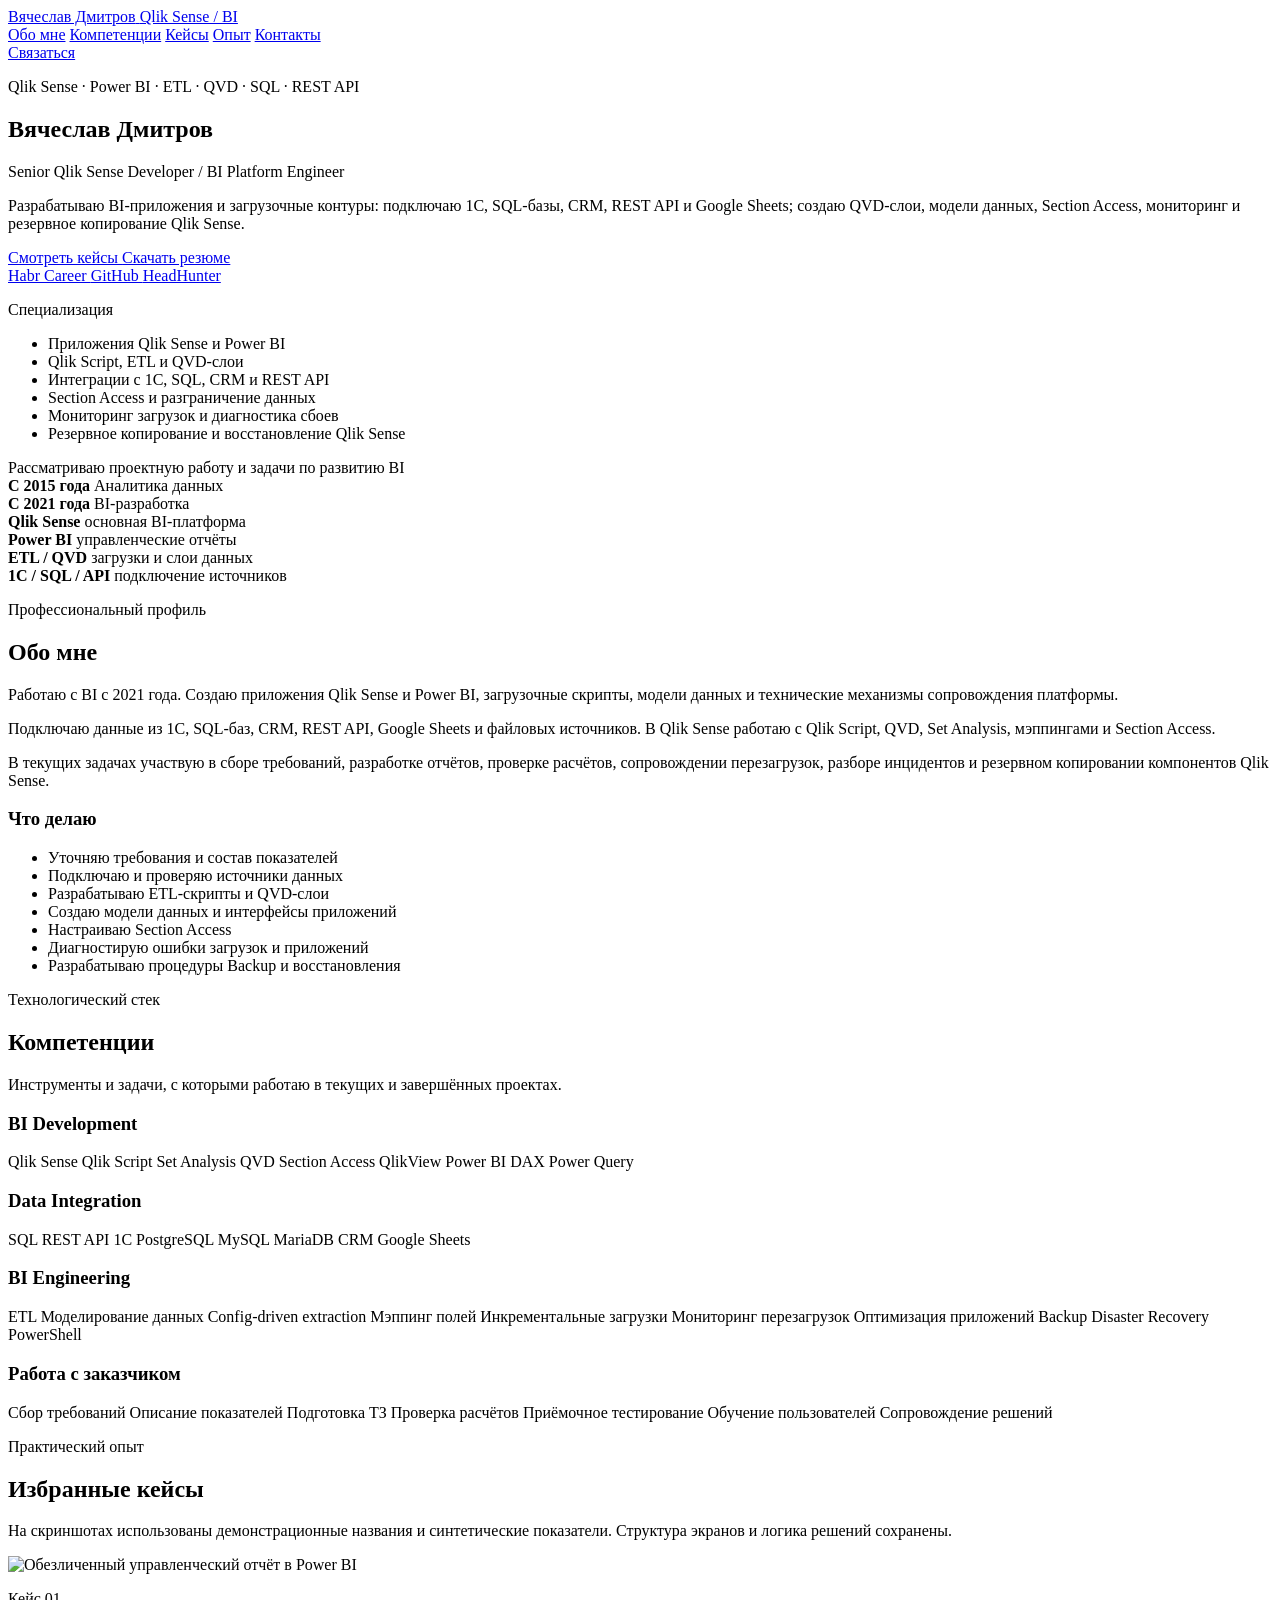
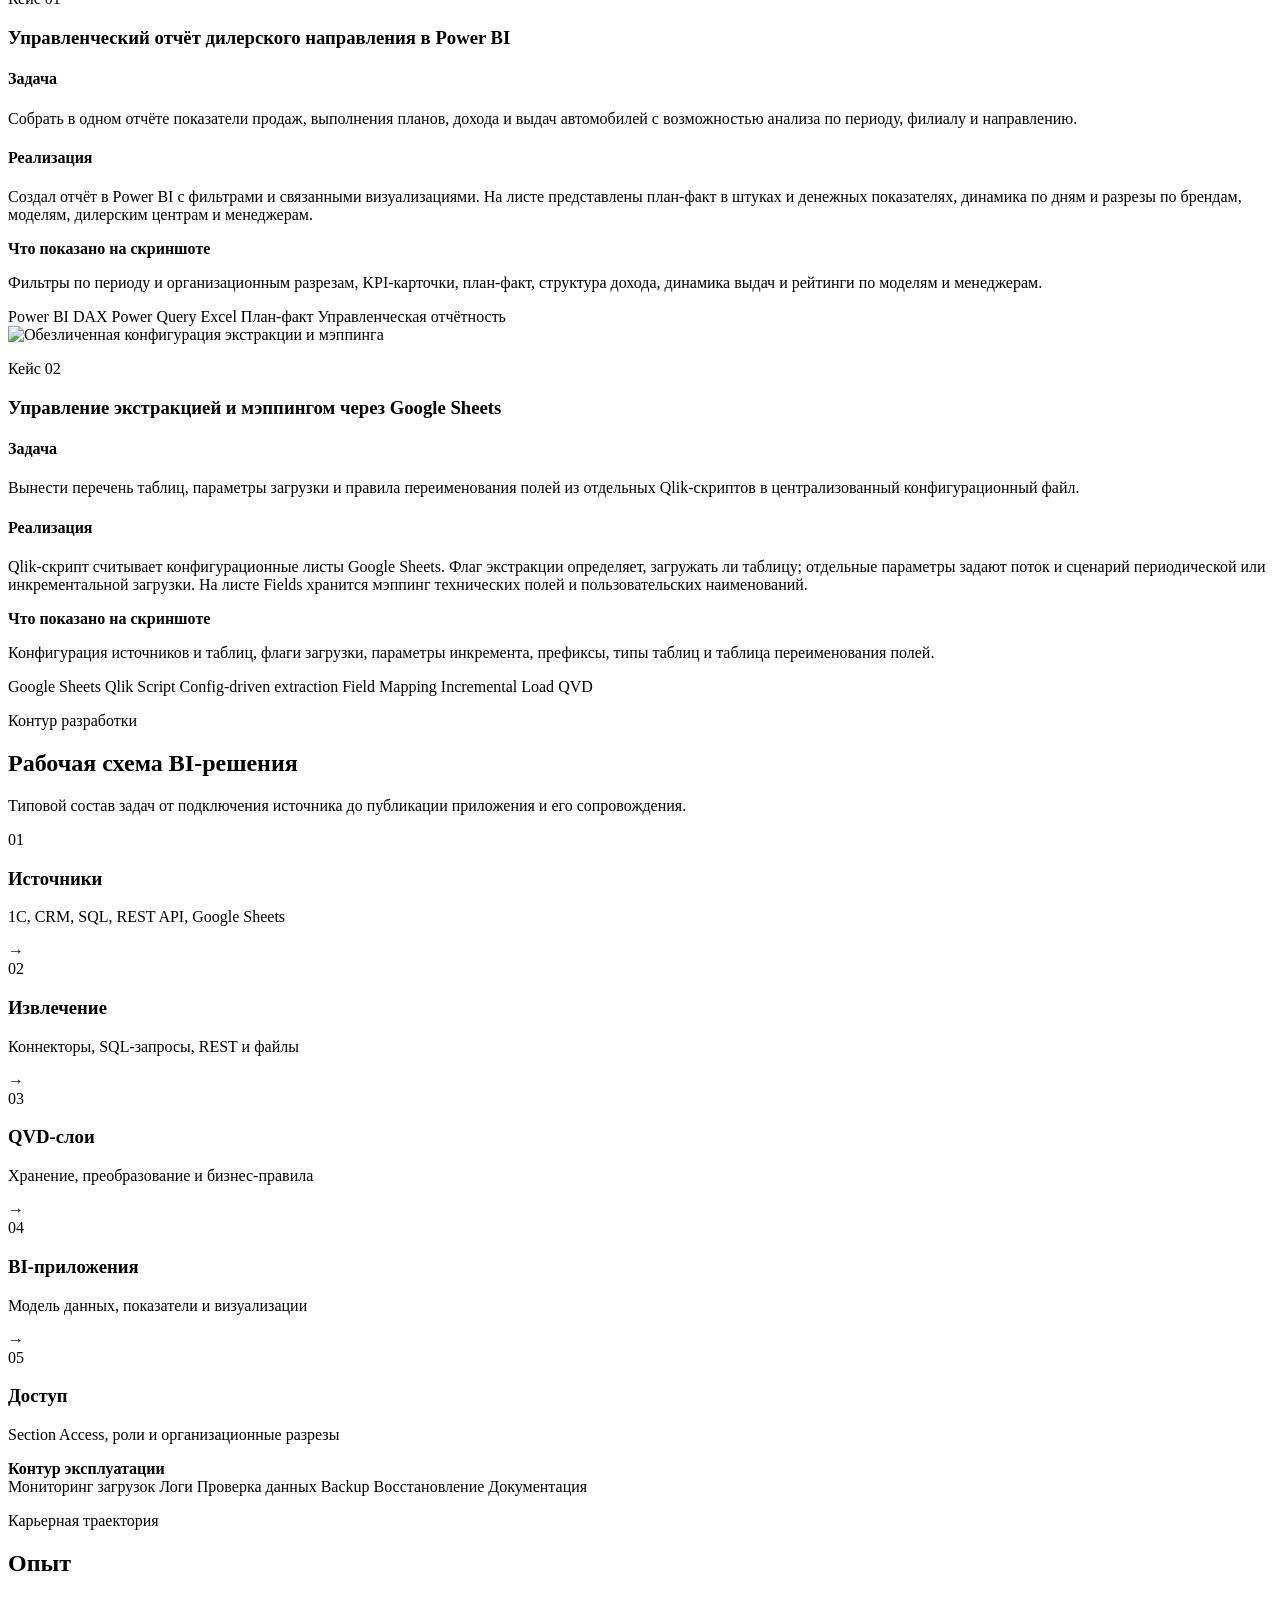
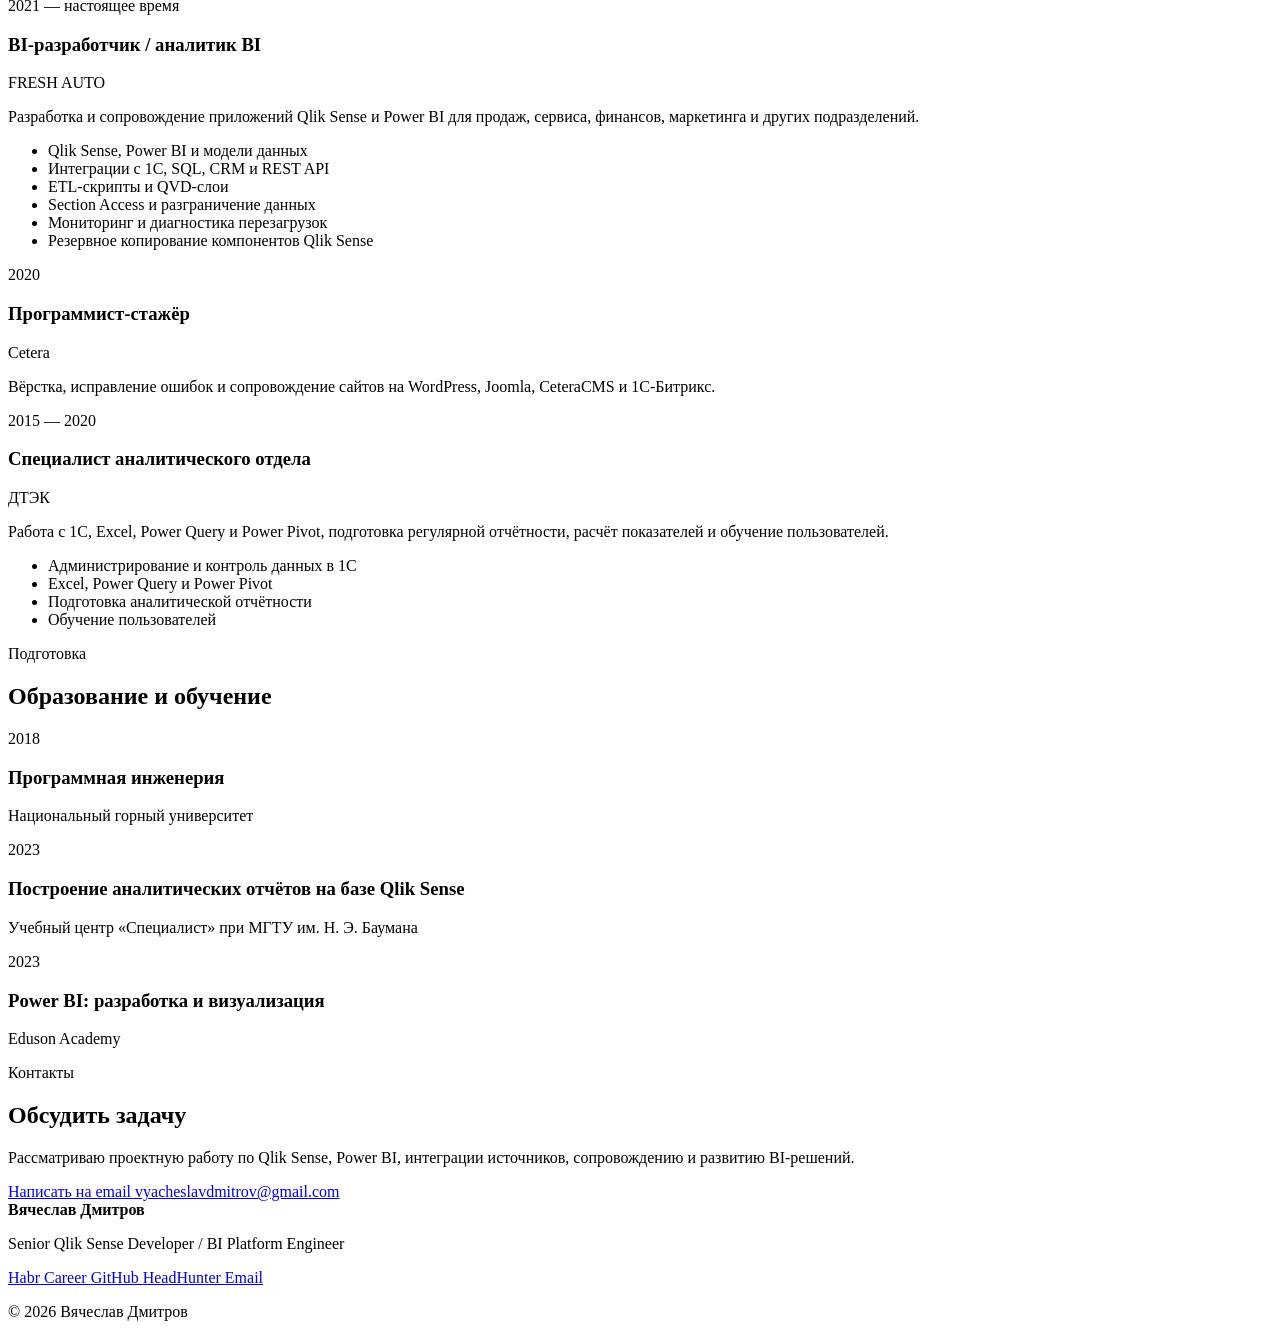
==== eng/index.html @ f1984baf "Add files via upload" ====
<!DOCTYPE html>
<html lang="ru">
  <head>
    <meta charset="UTF-8">
    <meta name="viewport" content="width=device-width, initial-scale=1.0">

    <title>
      Вячеслав Дмитров — Senior Qlik Sense Developer / BI Platform Engineer
    </title>

    <meta
      name="description"
      content="Портфолио Вячеслава Дмитрова: Qlik Sense, Power BI, ETL, QVD, SQL, REST API, интеграции с 1С, Section Access, мониторинг и резервное копирование BI-платформы."
    >

    <meta name="author" content="Вячеслав Дмитров">
    <meta name="theme-color" content="#0f172a">

    <link
      rel="canonical"
      href="https://vyacheslavdmitrov.github.io/portfolio/"
    >

    <meta
      property="og:title"
      content="Вячеслав Дмитров — Senior Qlik Sense Developer"
    >

    <meta
      property="og:description"
      content="Qlik Sense, Power BI, ETL, QVD, SQL, REST API, 1С, Section Access и эксплуатация BI-платформы."
    >

    <meta property="og:type" content="website">
    <meta property="og:locale" content="ru_RU">

    <meta
      property="og:url"
      content="https://vyacheslavdmitrov.github.io/portfolio/"
    >

    <meta
      property="og:image"
      content="https://vyacheslavdmitrov.github.io/portfolio/img/cases/powerbi-sales-dashboard.webp"
    >

    <link rel="preconnect" href="https://fonts.googleapis.com">

    <link
      rel="preconnect"
      href="https://fonts.gstatic.com"
      crossorigin
    >

    <link
      href="https://fonts.googleapis.com/css2?family=Montserrat:wght@400;500;600;700&display=swap"
      rel="stylesheet"
    >

    <link rel="stylesheet" href="style.css">
  </head>

  <body>
    <header class="page-header">
      <div class="container header-container">
        <a
          class="logo"
          href="#top"
          aria-label="Перейти в начало страницы"
        >
          <span class="logo-name">Вячеслав Дмитров</span>
          <span class="logo-role">Qlik Sense / BI</span>
        </a>

        <nav
          class="main-navigation"
          aria-label="Основная навигация"
        >
          <a href="#about">Обо мне</a>
          <a href="#skills">Компетенции</a>
          <a href="#cases">Кейсы</a>
          <a href="#experience">Опыт</a>
          <a href="#contacts">Контакты</a>
        </nav>

        <a
          class="button button-small button-outline"
          href="mailto:vyacheslavdmitrov@gmail.com"
        >
          Связаться
        </a>
      </div>
    </header>

    <main id="top">
      <section class="hero">
        <div class="container hero-container">
          <div class="hero-content">
            <p class="section-label">
              Qlik Sense · Power BI · ETL · QVD · SQL · REST API
            </p>

            <h1>Вячеслав Дмитров</h1>

            <p class="hero-role">
              Senior Qlik Sense Developer
              <span>/</span>
              BI Platform Engineer
            </p>

            <p class="hero-description">
              Разрабатываю BI-приложения и загрузочные контуры:
              подключаю 1С, SQL-базы, CRM, REST API и Google Sheets;
              создаю QVD-слои, модели данных, Section Access,
              мониторинг и резервное копирование Qlik Sense.
            </p>

            <div class="hero-actions">
              <a
                class="button button-primary"
                href="#cases"
              >
                Смотреть кейсы
              </a>

              <a
                class="button button-secondary"
                href="assets/docs/vyacheslav-dmitrov-resume.pdf"
                target="_blank"
                rel="noopener noreferrer"
                download
              >
                Скачать резюме
              </a>
            </div>

            <div class="hero-links">
              <a
                href="https://career.habr.com/mitro7"
                target="_blank"
                rel="noopener noreferrer"
              >
                Habr Career
              </a>

              <a
                href="https://github.com/vyacheslavdmitrov"
                target="_blank"
                rel="noopener noreferrer"
              >
                GitHub
              </a>

              <a
                href="https://rostov.hh.ru/resume/9851c2deff0911af680039ed1f31436a314e34"
                target="_blank"
                rel="noopener noreferrer"
              >
                HeadHunter
              </a>
            </div>
          </div>

          <aside
            class="hero-card"
            aria-label="Специализация"
          >
            <p class="hero-card-title">
              Специализация
            </p>

            <ul class="hero-specialization">
              <li>Приложения Qlik Sense и Power BI</li>
              <li>Qlik Script, ETL и QVD-слои</li>
              <li>Интеграции с 1С, SQL, CRM и REST API</li>
              <li>Section Access и разграничение данных</li>
              <li>Мониторинг загрузок и диагностика сбоев</li>
              <li>Резервное копирование и восстановление Qlik Sense</li>
            </ul>

            <div class="availability">
              <span
                class="availability-indicator"
                aria-hidden="true"
              ></span>

              Рассматриваю проектную работу и задачи по развитию BI
            </div>
          </aside>
        </div>
      </section>

      <section
        class="metrics"
        aria-label="Основные направления работы"
      >
        <div class="container metrics-grid">
          <article class="metric-card">
            <strong>С 2015 года</strong>
            <span>Аналитика данных</span>
          </article>

          <article class="metric-card">
            <strong>С 2021 года</strong>
            <span>BI-разработка</span>
          </article>

          <article class="metric-card">
            <strong>Qlik Sense</strong>
            <span>основная BI-платформа</span>
          </article>

          <article class="metric-card">
            <strong>Power BI</strong>
            <span>управленческие отчёты</span>
          </article>

          <article class="metric-card">
            <strong>ETL / QVD</strong>
            <span>загрузки и слои данных</span>
          </article>

          <article class="metric-card">
            <strong>1С / SQL / API</strong>
            <span>подключение источников</span>
          </article>
        </div>
      </section>

      <section
        class="section about"
        id="about"
      >
        <div class="container">
          <div class="section-heading">
            <p class="section-label">
              Профессиональный профиль
            </p>

            <h2>Обо мне</h2>
          </div>

          <div class="about-grid">
            <div class="about-content">
              <p class="about-lead">
                Работаю с BI с 2021 года. Создаю приложения
                Qlik Sense и Power BI, загрузочные скрипты,
                модели данных и технические механизмы
                сопровождения платформы.
              </p>

              <p>
                Подключаю данные из 1С, SQL-баз, CRM, REST API,
                Google Sheets и файловых источников. В Qlik Sense
                работаю с Qlik Script, QVD, Set Analysis,
                мэппингами и Section Access.
              </p>

              <p>
                В текущих задачах участвую в сборе требований,
                разработке отчётов, проверке расчётов,
                сопровождении перезагрузок, разборе инцидентов
                и резервном копировании компонентов Qlik Sense.
              </p>
            </div>

            <div class="principles-card">
              <h3>Что делаю</h3>

              <ul class="check-list">
                <li>
                  Уточняю требования и состав показателей
                </li>

                <li>
                  Подключаю и проверяю источники данных
                </li>

                <li>
                  Разрабатываю ETL-скрипты и QVD-слои
                </li>

                <li>
                  Создаю модели данных и интерфейсы приложений
                </li>

                <li>
                  Настраиваю Section Access
                </li>

                <li>
                  Диагностирую ошибки загрузок и приложений
                </li>

                <li>
                  Разрабатываю процедуры Backup и восстановления
                </li>
              </ul>
            </div>
          </div>
        </div>
      </section>

      <section
        class="section skills-section"
        id="skills"
      >
        <div class="container">
          <div class="section-heading">
            <p class="section-label">
              Технологический стек
            </p>

            <h2>Компетенции</h2>

            <p>
              Инструменты и задачи, с которыми работаю
              в текущих и завершённых проектах.
            </p>
          </div>

          <div class="skills-grid">
            <article class="skill-card">
              <h3>BI Development</h3>

              <div class="tags">
                <span>Qlik Sense</span>
                <span>Qlik Script</span>
                <span>Set Analysis</span>
                <span>QVD</span>
                <span>Section Access</span>
                <span>QlikView</span>
                <span>Power BI</span>
                <span>DAX</span>
                <span>Power Query</span>
              </div>
            </article>

            <article class="skill-card">
              <h3>Data Integration</h3>

              <div class="tags">
                <span>SQL</span>
                <span>REST API</span>
                <span>1С</span>
                <span>PostgreSQL</span>
                <span>MySQL</span>
                <span>MariaDB</span>
                <span>CRM</span>
                <span>Google Sheets</span>
              </div>
            </article>

            <article class="skill-card">
              <h3>BI Engineering</h3>

              <div class="tags">
                <span>ETL</span>
                <span>Моделирование данных</span>
                <span>Config-driven extraction</span>
                <span>Мэппинг полей</span>
                <span>Инкрементальные загрузки</span>
                <span>Мониторинг перезагрузок</span>
                <span>Оптимизация приложений</span>
                <span>Backup</span>
                <span>Disaster Recovery</span>
                <span>PowerShell</span>
              </div>
            </article>

            <article class="skill-card">
              <h3>Работа с заказчиком</h3>

              <div class="tags">
                <span>Сбор требований</span>
                <span>Описание показателей</span>
                <span>Подготовка ТЗ</span>
                <span>Проверка расчётов</span>
                <span>Приёмочное тестирование</span>
                <span>Обучение пользователей</span>
                <span>Сопровождение решений</span>
              </div>
            </article>
          </div>
        </div>
      </section>

      <section
        class="section cases-section"
        id="cases"
      >
        <div class="container">
          <div class="section-heading">
            <p class="section-label">
              Практический опыт
            </p>

            <h2>Избранные кейсы</h2>

            <p>
              На скриншотах использованы демонстрационные названия
              и синтетические показатели. Структура экранов
              и логика решений сохранены.
            </p>
          </div>

          <div class="cases-list">
            <article class="case-card">
              <div class="case-media">
                <img
                  src="img/cases/powerbi-sales-dashboard.webp"
                  alt="Обезличенный управленческий отчёт в Power BI"
                  loading="lazy"
                  decoding="async"
                >
              </div>

              <div class="case-content">
                <p class="case-number">
                  Кейс 01
                </p>

                <h3>
                  Управленческий отчёт дилерского направления
                  в Power BI
                </h3>

                <div class="case-section">
                  <h4>Задача</h4>

                  <p>
                    Собрать в одном отчёте показатели продаж,
                    выполнения планов, дохода и выдач автомобилей
                    с возможностью анализа по периоду,
                    филиалу и направлению.
                  </p>
                </div>

                <div class="case-section">
                  <h4>Реализация</h4>

                  <p>
                    Создал отчёт в Power BI с фильтрами
                    и связанными визуализациями. На листе представлены
                    план-факт в штуках и денежных показателях,
                    динамика по дням и разрезы по брендам,
                    моделям, дилерским центрам и менеджерам.
                  </p>
                </div>

                <div class="case-result">
                  <strong>
                    Что показано на скриншоте
                  </strong>

                  <p>
                    Фильтры по периоду и организационным разрезам,
                    KPI-карточки, план-факт, структура дохода,
                    динамика выдач и рейтинги по моделям
                    и менеджерам.
                  </p>
                </div>

                <div class="case-stack">
                  <span>Power BI</span>
                  <span>DAX</span>
                  <span>Power Query</span>
                  <span>Excel</span>
                  <span>План-факт</span>
                  <span>Управленческая отчётность</span>
                </div>
              </div>
            </article>

            <article class="case-card">
              <div class="case-media">
                <img
                  src="img/cases/config-driven-extract.webp"
                  alt="Обезличенная конфигурация экстракции и мэппинга"
                  loading="lazy"
                  decoding="async"
                >
              </div>

              <div class="case-content">
                <p class="case-number">
                  Кейс 02
                </p>

                <h3>
                  Управление экстракцией и мэппингом
                  через Google Sheets
                </h3>

                <div class="case-section">
                  <h4>Задача</h4>

                  <p>
                    Вынести перечень таблиц, параметры загрузки
                    и правила переименования полей
                    из отдельных Qlik-скриптов
                    в централизованный конфигурационный файл.
                  </p>
                </div>

                <div class="case-section">
                  <h4>Реализация</h4>

                  <p>
                    Qlik-скрипт считывает конфигурационные листы
                    Google Sheets. Флаг экстракции определяет,
                    загружать ли таблицу; отдельные параметры задают
                    поток и сценарий периодической или инкрементальной
                    загрузки. На листе Fields хранится мэппинг
                    технических полей и пользовательских наименований.
                  </p>
                </div>

                <div class="case-result">
                  <strong>
                    Что показано на скриншоте
                  </strong>

                  <p>
                    Конфигурация источников и таблиц,
                    флаги загрузки, параметры инкремента,
                    префиксы, типы таблиц и таблица
                    переименования полей.
                  </p>
                </div>

                <div class="case-stack">
                  <span>Google Sheets</span>
                  <span>Qlik Script</span>
                  <span>Config-driven extraction</span>
                  <span>Field Mapping</span>
                  <span>Incremental Load</span>
                  <span>QVD</span>
                </div>
              </div>
            </article>
          </div>
        </div>
      </section>

      <section class="section architecture-section">
        <div class="container">
          <div class="section-heading">
            <p class="section-label">
              Контур разработки
            </p>

            <h2>Рабочая схема BI-решения</h2>

            <p>
              Типовой состав задач от подключения источника
              до публикации приложения и его сопровождения.
            </p>
          </div>

          <div class="architecture-flow">
            <article class="architecture-step">
              <span class="architecture-number">01</span>
              <h3>Источники</h3>
              <p>1С, CRM, SQL, REST API, Google Sheets</p>
            </article>

            <span
              class="architecture-arrow"
              aria-hidden="true"
            >
              →
            </span>

            <article class="architecture-step">
              <span class="architecture-number">02</span>
              <h3>Извлечение</h3>
              <p>Коннекторы, SQL-запросы, REST и файлы</p>
            </article>

            <span
              class="architecture-arrow"
              aria-hidden="true"
            >
              →
            </span>

            <article class="architecture-step">
              <span class="architecture-number">03</span>
              <h3>QVD-слои</h3>
              <p>Хранение, преобразование и бизнес-правила</p>
            </article>

            <span
              class="architecture-arrow"
              aria-hidden="true"
            >
              →
            </span>

            <article class="architecture-step">
              <span class="architecture-number">04</span>
              <h3>BI-приложения</h3>
              <p>Модель данных, показатели и визуализации</p>
            </article>

            <span
              class="architecture-arrow"
              aria-hidden="true"
            >
              →
            </span>

            <article class="architecture-step">
              <span class="architecture-number">05</span>
              <h3>Доступ</h3>
              <p>Section Access, роли и организационные разрезы</p>
            </article>
          </div>

          <div class="platform-layer">
            <strong>
              Контур эксплуатации
            </strong>

            <div class="tags">
              <span>Мониторинг загрузок</span>
              <span>Логи</span>
              <span>Проверка данных</span>
              <span>Backup</span>
              <span>Восстановление</span>
              <span>Документация</span>
            </div>
          </div>
        </div>
      </section>

      <section
        class="section experience-section"
        id="experience"
      >
        <div class="container">
          <div class="section-heading">
            <p class="section-label">
              Карьерная траектория
            </p>

            <h2>Опыт</h2>
          </div>

          <div class="timeline">
            <article class="timeline-item">
              <div class="timeline-period">
                2021 — настоящее время
              </div>

              <div class="timeline-content">
                <h3>
                  BI-разработчик / аналитик BI
                </h3>

                <p class="timeline-company">
                  FRESH AUTO
                </p>

                <p>
                  Разработка и сопровождение приложений
                  Qlik Sense и Power BI для продаж,
                  сервиса, финансов, маркетинга
                  и других подразделений.
                </p>

                <ul>
                  <li>
                    Qlik Sense, Power BI и модели данных
                  </li>

                  <li>
                    Интеграции с 1С, SQL, CRM и REST API
                  </li>

                  <li>
                    ETL-скрипты и QVD-слои
                  </li>

                  <li>
                    Section Access и разграничение данных
                  </li>

                  <li>
                    Мониторинг и диагностика перезагрузок
                  </li>

                  <li>
                    Резервное копирование компонентов Qlik Sense
                  </li>
                </ul>
              </div>
            </article>

            <article class="timeline-item">
              <div class="timeline-period">
                2020
              </div>

              <div class="timeline-content">
                <h3>Программист-стажёр</h3>

                <p class="timeline-company">
                  Cetera
                </p>

                <p>
                  Вёрстка, исправление ошибок
                  и сопровождение сайтов на WordPress,
                  Joomla, CeteraCMS и 1С-Битрикс.
                </p>
              </div>
            </article>

            <article class="timeline-item">
              <div class="timeline-period">
                2015 — 2020
              </div>

              <div class="timeline-content">
                <h3>
                  Специалист аналитического отдела
                </h3>

                <p class="timeline-company">
                  ДТЭК
                </p>

                <p>
                  Работа с 1С, Excel, Power Query и Power Pivot,
                  подготовка регулярной отчётности,
                  расчёт показателей и обучение пользователей.
                </p>

                <ul>
                  <li>
                    Администрирование и контроль данных в 1С
                  </li>

                  <li>
                    Excel, Power Query и Power Pivot
                  </li>

                  <li>
                    Подготовка аналитической отчётности
                  </li>

                  <li>
                    Обучение пользователей
                  </li>
                </ul>
              </div>
            </article>
          </div>
        </div>
      </section>

      <section class="section education-section">
        <div class="container">
          <div class="section-heading">
            <p class="section-label">
              Подготовка
            </p>

            <h2>Образование и обучение</h2>
          </div>

          <div class="education-grid">
            <article class="education-card">
              <span class="education-year">
                2018
              </span>

              <h3>Программная инженерия</h3>

              <p>
                Национальный горный университет
              </p>
            </article>

            <article class="education-card">
              <span class="education-year">
                2023
              </span>

              <h3>
                Построение аналитических отчётов
                на базе Qlik Sense
              </h3>

              <p>
                Учебный центр «Специалист»
                при МГТУ им. Н. Э. Баумана
              </p>
            </article>

            <article class="education-card">
              <span class="education-year">
                2023
              </span>

              <h3>
                Power BI: разработка и визуализация
              </h3>

              <p>
                Eduson Academy
              </p>
            </article>
          </div>
        </div>
      </section>

      <section
        class="contact-section"
        id="contacts"
      >
        <div class="container contact-container">
          <div>
            <p class="section-label">
              Контакты
            </p>

            <h2>Обсудить задачу</h2>

            <p>
              Рассматриваю проектную работу по Qlik Sense,
              Power BI, интеграции источников,
              сопровождению и развитию BI-решений.
            </p>
          </div>

          <div class="contact-actions">
            <a
              class="button button-primary"
              href="mailto:vyacheslavdmitrov@gmail.com"
            >
              Написать на email
            </a>

            <a
              class="contact-email"
              href="mailto:vyacheslavdmitrov@gmail.com"
            >
              vyacheslavdmitrov@gmail.com
            </a>
          </div>
        </div>
      </section>
    </main>

    <footer class="page-footer">
      <div class="container footer-container">
        <div>
          <strong>
            Вячеслав Дмитров
          </strong>

          <p>
            Senior Qlik Sense Developer / BI Platform Engineer
          </p>
        </div>

        <div class="footer-links">
          <a
            href="https://career.habr.com/mitro7"
            target="_blank"
            rel="noopener noreferrer"
          >
            Habr Career
          </a>

          <a
            href="https://github.com/vyacheslavdmitrov"
            target="_blank"
            rel="noopener noreferrer"
          >
            GitHub
          </a>

          <a
            href="https://rostov.hh.ru/resume/9851c2deff0911af680039ed1f31436a314e34"
            target="_blank"
            rel="noopener noreferrer"
          >
            HeadHunter
          </a>

          <a href="mailto:vyacheslavdmitrov@gmail.com">
            Email
          </a>
        </div>

        <p class="copyright">
          © 2026 Вячеслав Дмитров
        </p>
      </div>
    </footer>
  </body>
</html>
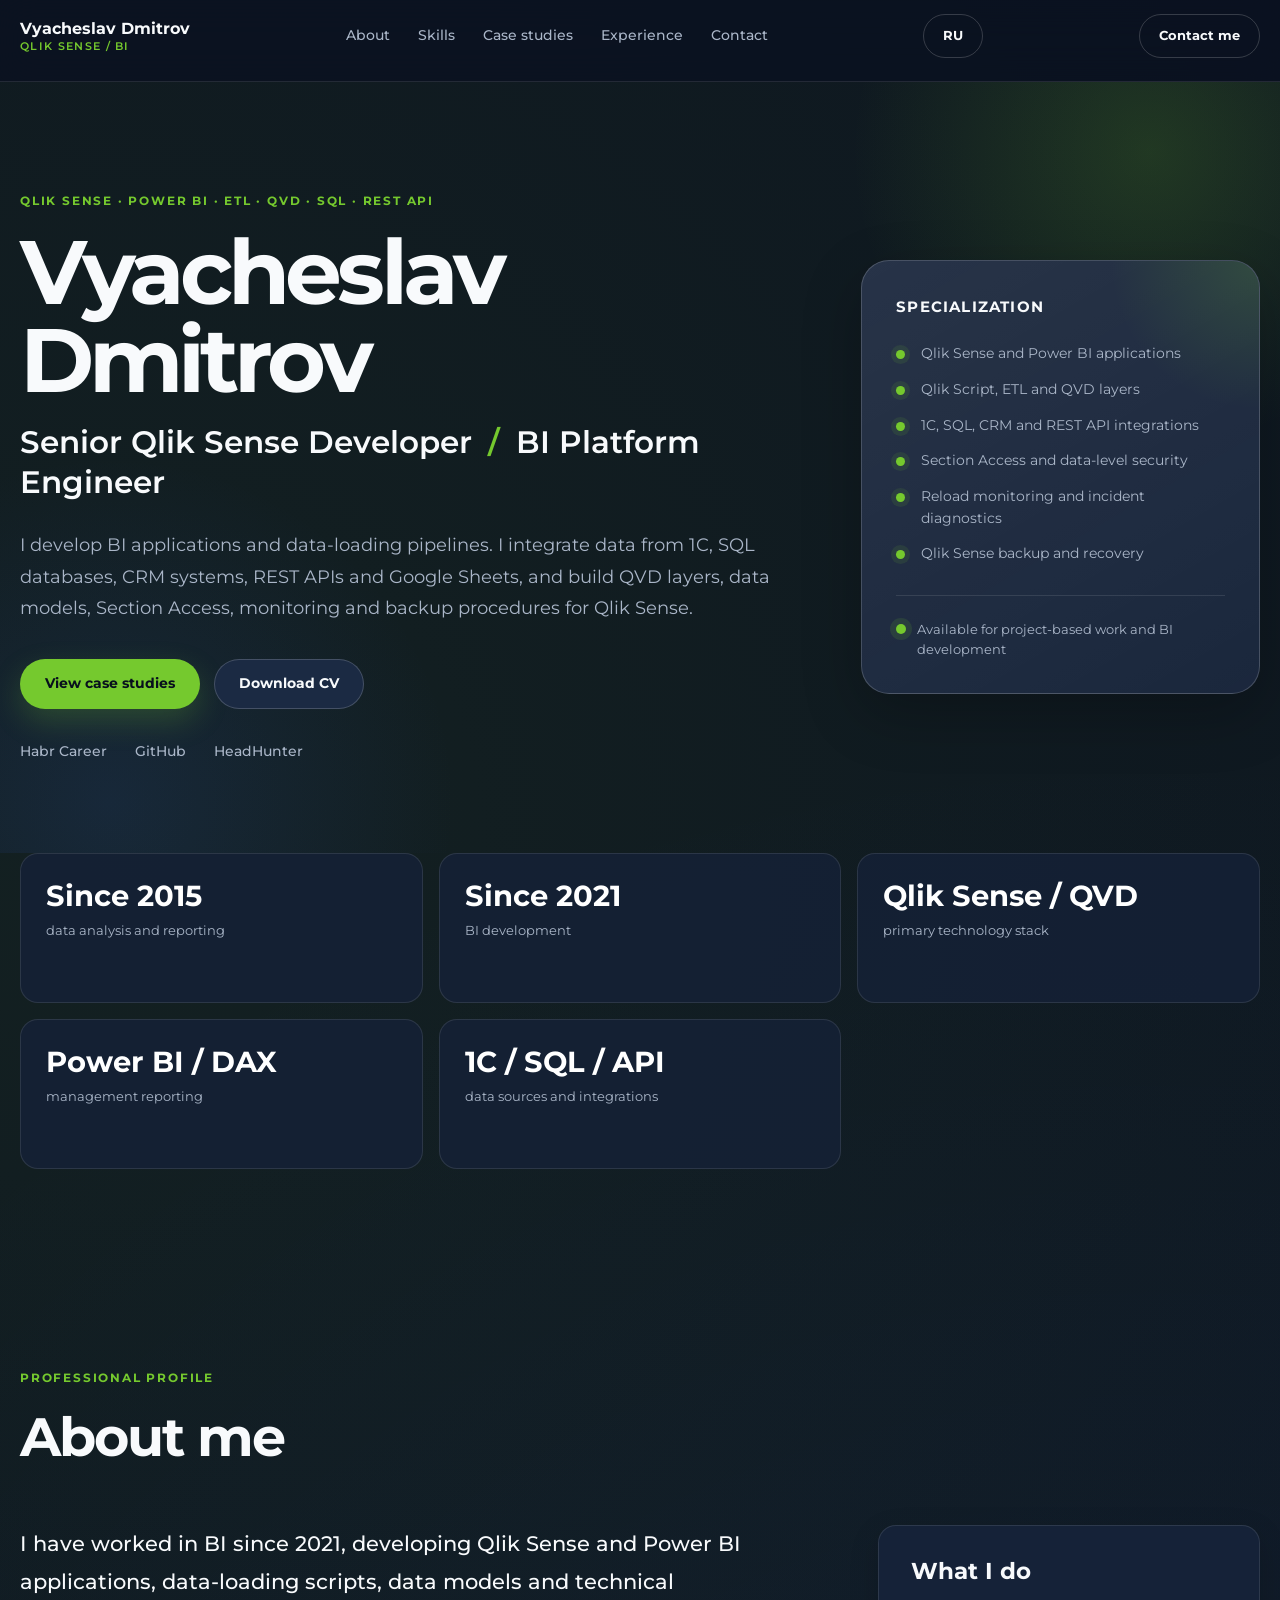
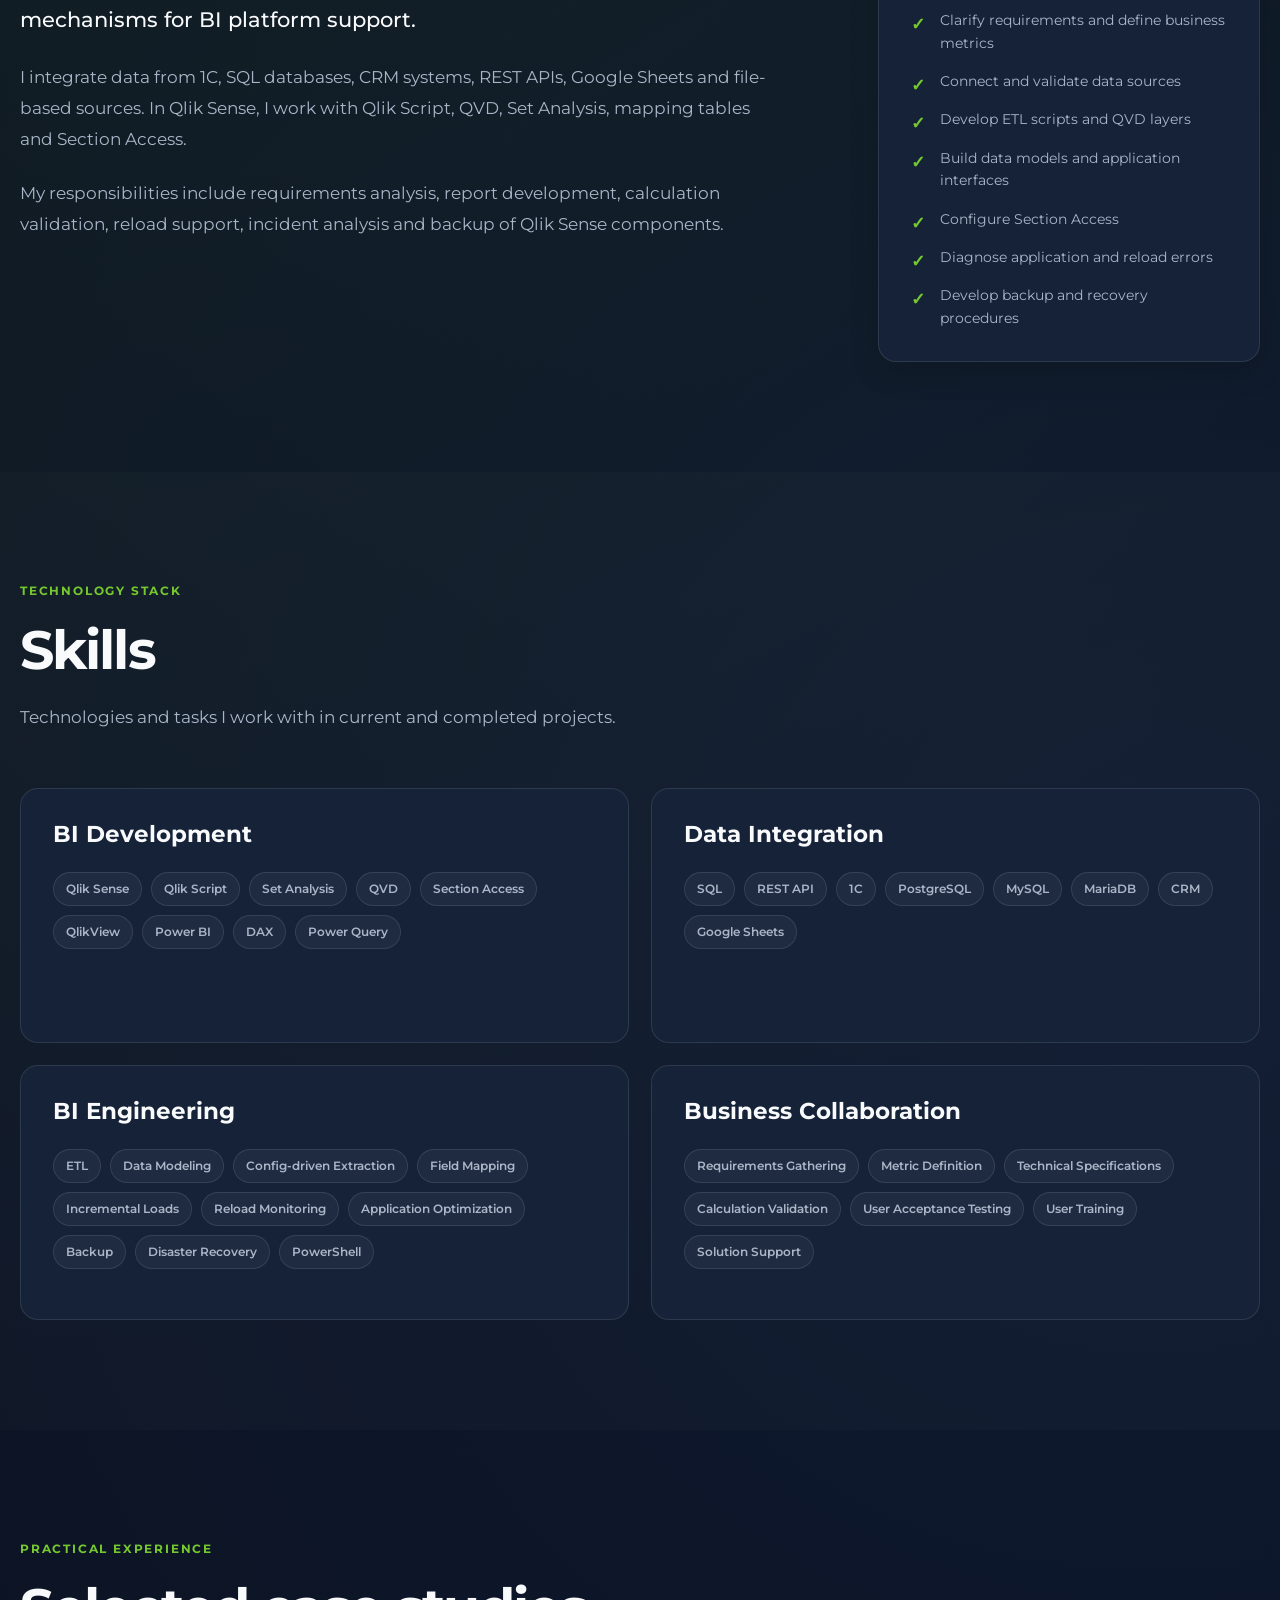
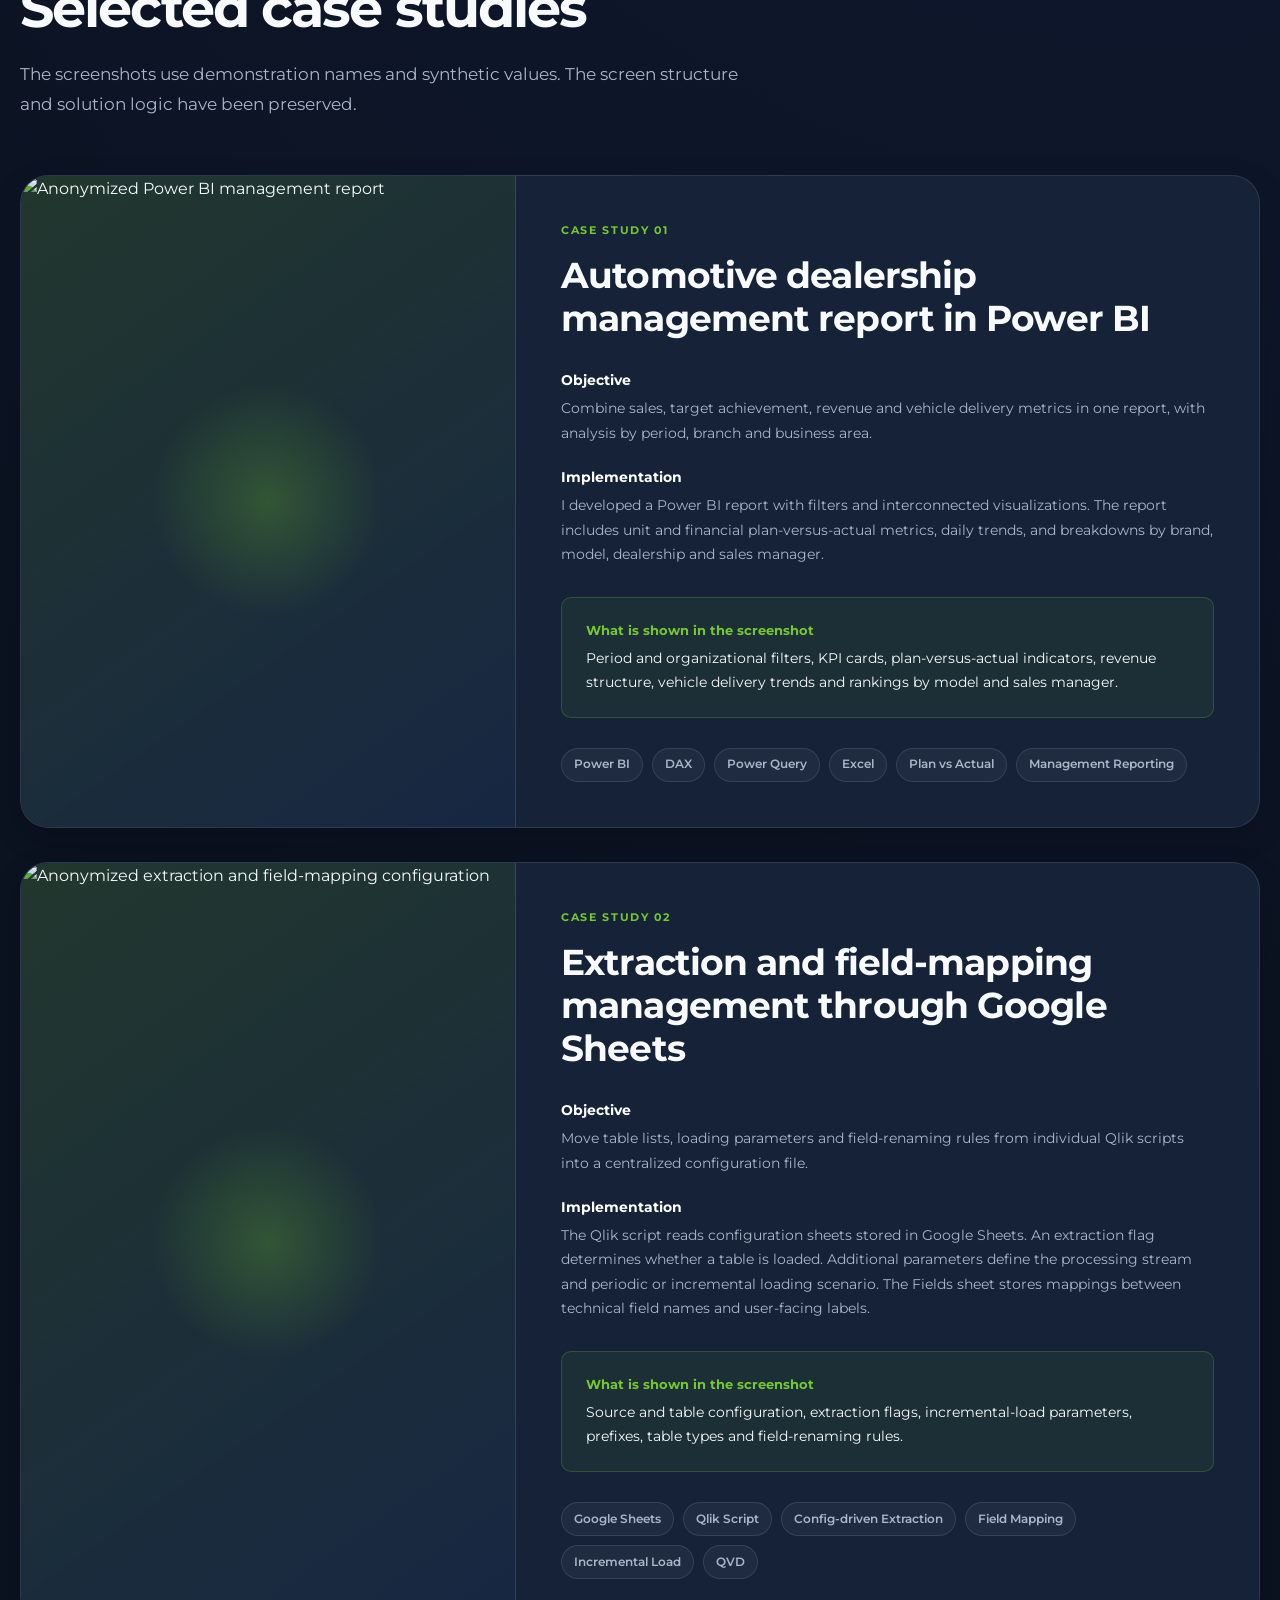
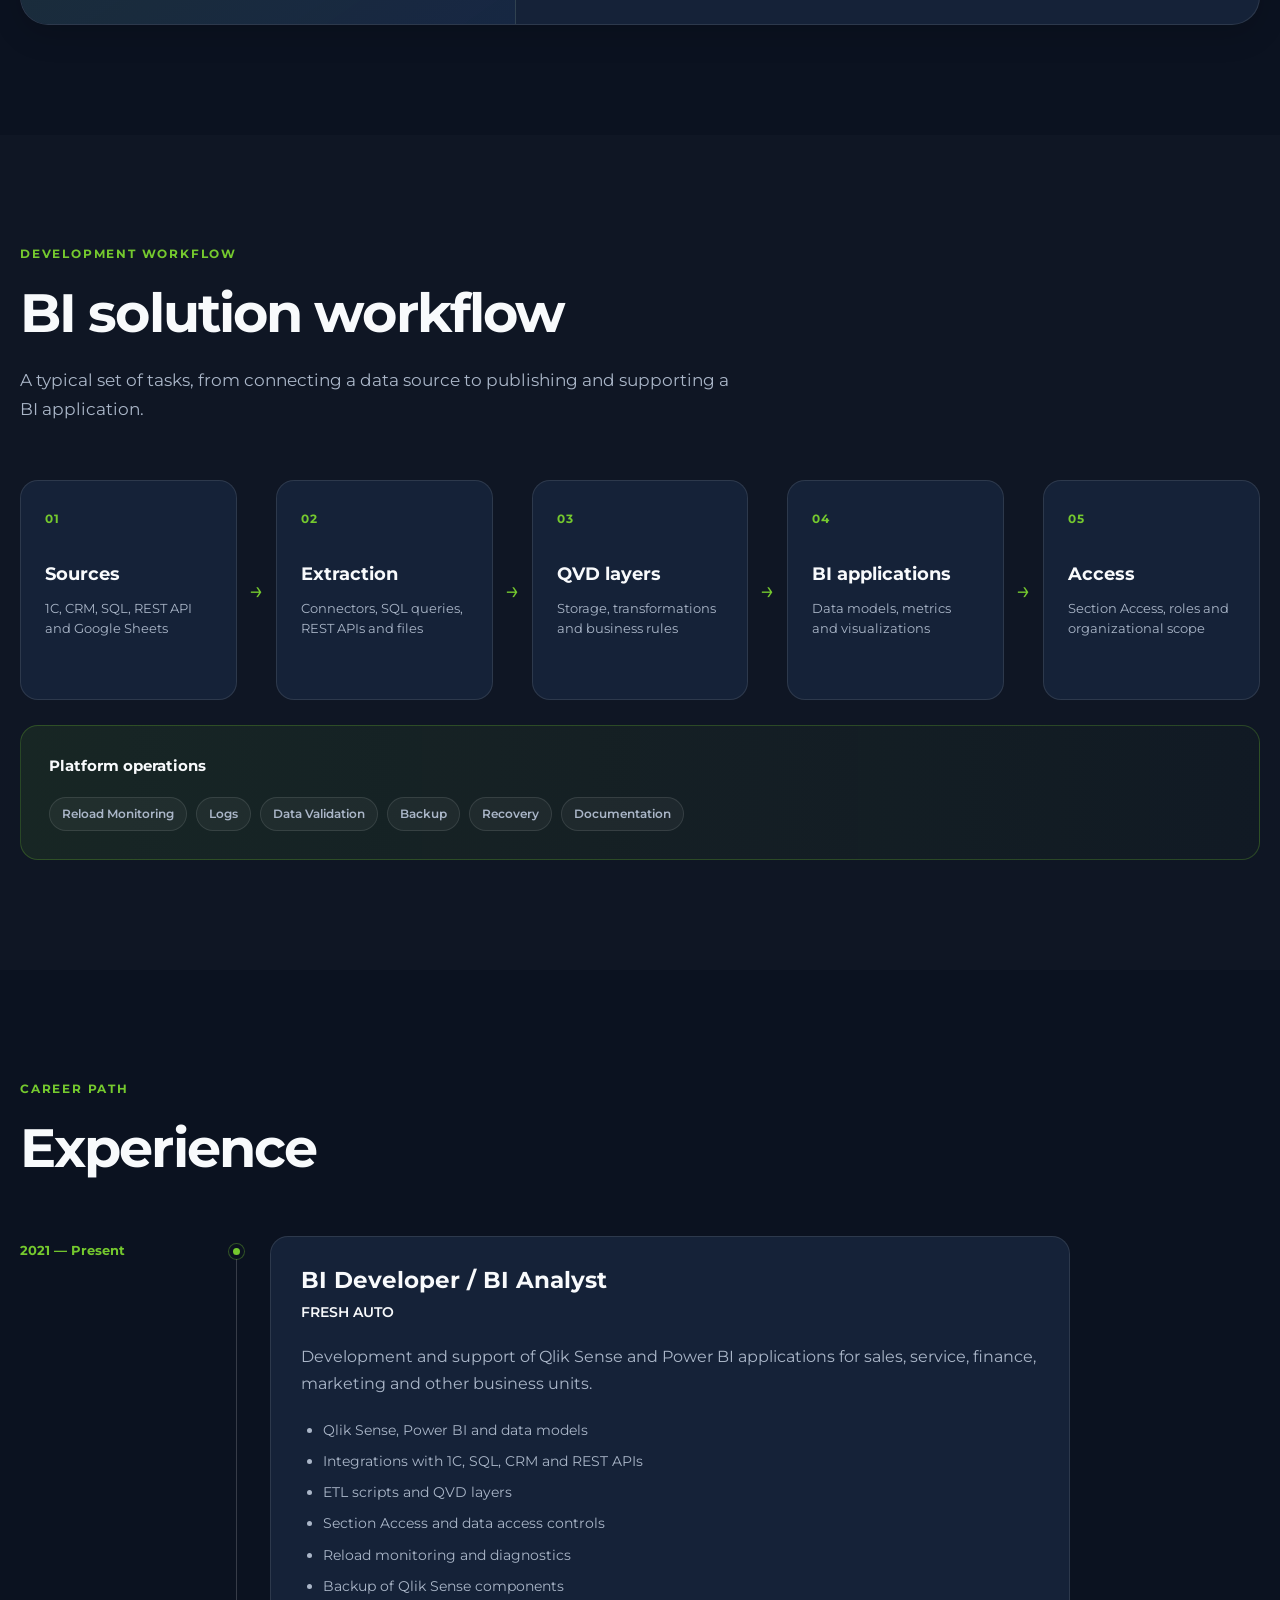
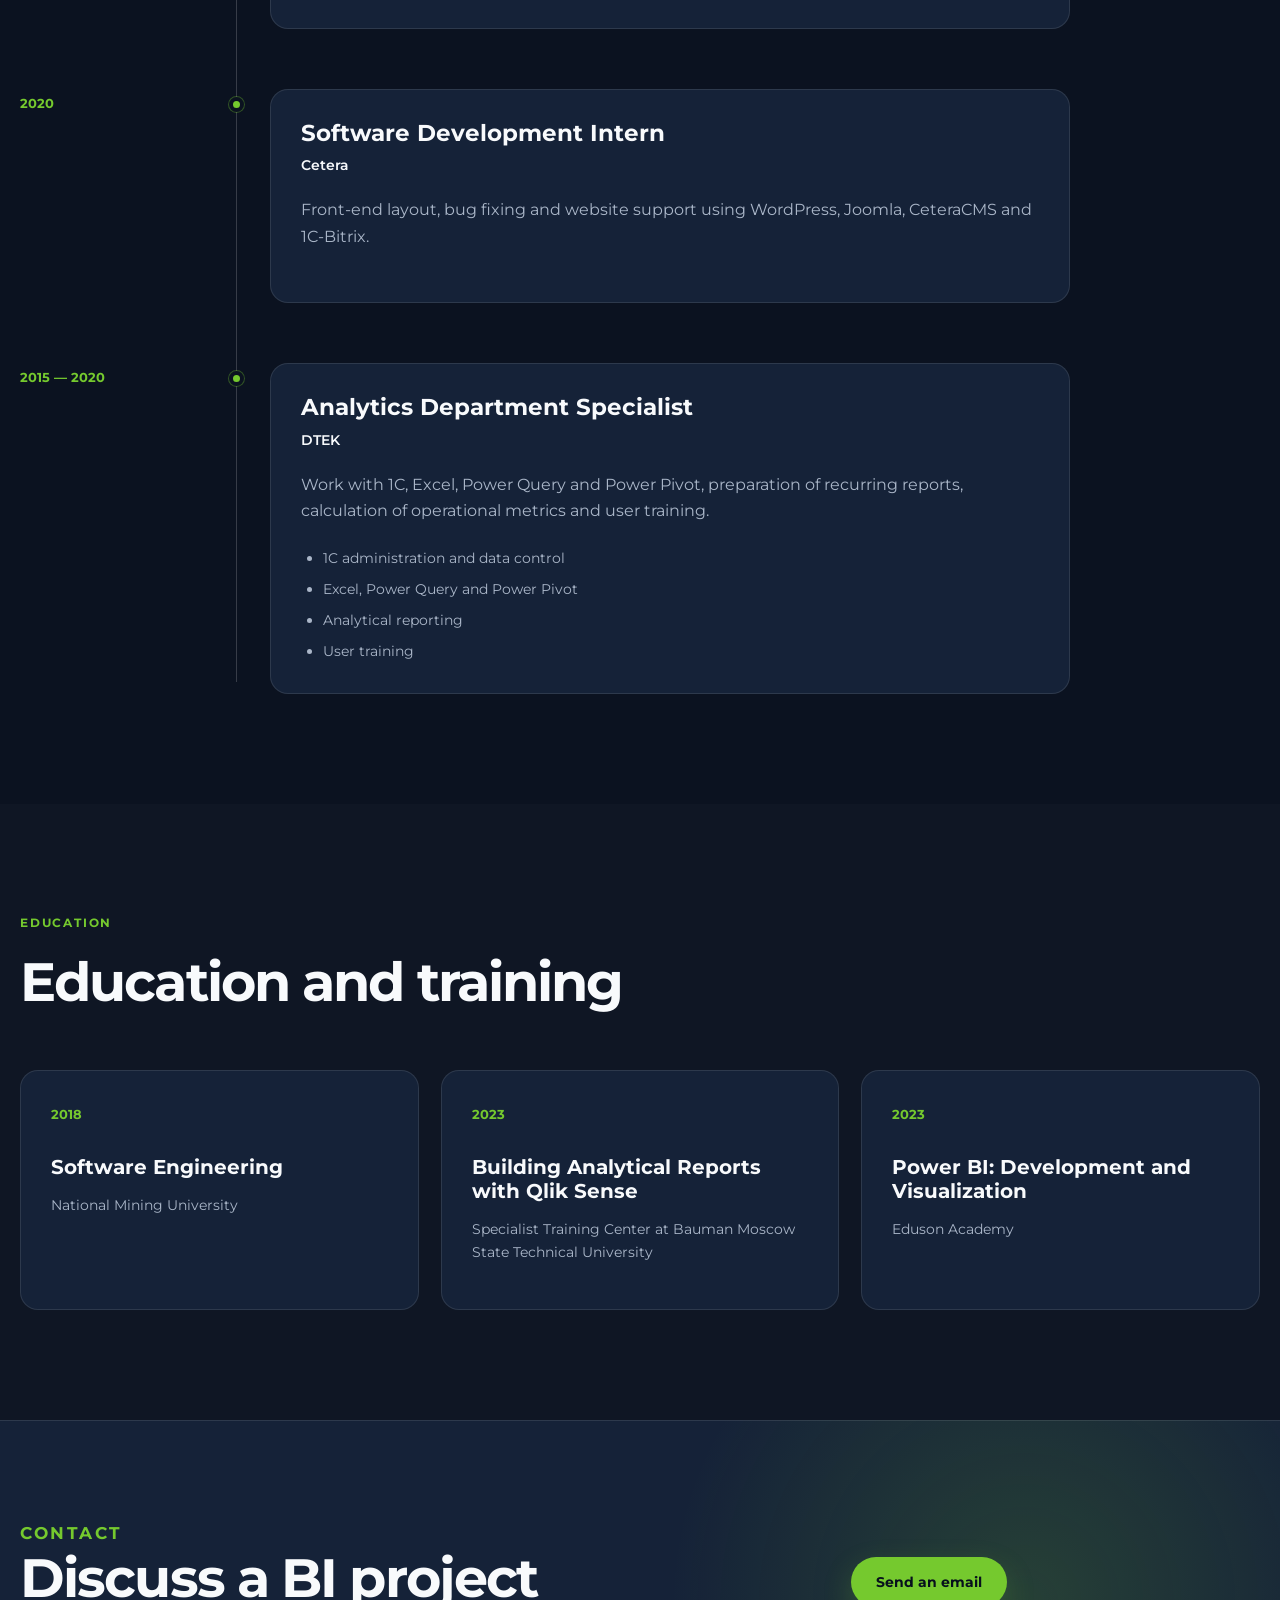
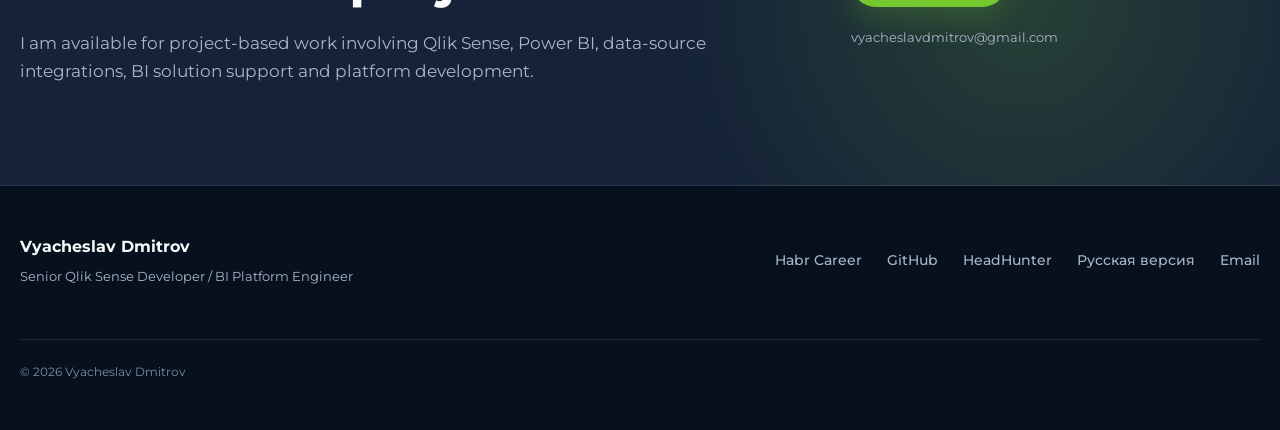
==== commit b17aea6c: "Create English portfolio version" ====
--- a/eng/index.html
+++ b/eng/index.html
@@ -1,47 +1,71 @@
 <!DOCTYPE html>
-<html lang="ru">
+<html lang="en">
   <head>
     <meta charset="UTF-8">
     <meta name="viewport" content="width=device-width, initial-scale=1.0">
 
     <title>
-      Вячеслав Дмитров — Senior Qlik Sense Developer / BI Platform Engineer
+      Vyacheslav Dmitrov — Senior Qlik Sense Developer / BI Platform Engineer
     </title>
 
     <meta
       name="description"
-      content="Портфолио Вячеслава Дмитрова: Qlik Sense, Power BI, ETL, QVD, SQL, REST API, интеграции с 1С, Section Access, мониторинг и резервное копирование BI-платформы."
-    >
-
-    <meta name="author" content="Вячеслав Дмитров">
+      content="Portfolio of Vyacheslav Dmitrov: Qlik Sense and Power BI development, ETL, QVD, SQL, REST API, 1C integrations, Section Access, monitoring, backup and BI platform support."
+    >
+
+    <meta name="author" content="Vyacheslav Dmitrov">
     <meta name="theme-color" content="#0f172a">
 
     <link
       rel="canonical"
+      href="https://vyacheslavdmitrov.github.io/portfolio/eng/"
+    >
+
+    <link
+      rel="alternate"
+      hreflang="ru"
       href="https://vyacheslavdmitrov.github.io/portfolio/"
+    >
+
+    <link
+      rel="alternate"
+      hreflang="en"
+      href="https://vyacheslavdmitrov.github.io/portfolio/eng/"
+    >
+
+    <link
+      rel="alternate"
+      hreflang="x-default"
+      href="https://vyacheslavdmitrov.github.io/portfolio/eng/"
     >
 
     <meta
       property="og:title"
-      content="Вячеслав Дмитров — Senior Qlik Sense Developer"
+      content="Vyacheslav Dmitrov — Senior Qlik Sense Developer"
     >
 
     <meta
       property="og:description"
-      content="Qlik Sense, Power BI, ETL, QVD, SQL, REST API, 1С, Section Access и эксплуатация BI-платформы."
+      content="Qlik Sense, Power BI, ETL, QVD, SQL, REST API, 1C integrations and BI platform engineering."
     >
 
     <meta property="og:type" content="website">
-    <meta property="og:locale" content="ru_RU">
+    <meta property="og:locale" content="en_US">
+    <meta property="og:locale:alternate" content="ru_RU">
 
     <meta
       property="og:url"
-      content="https://vyacheslavdmitrov.github.io/portfolio/"
+      content="https://vyacheslavdmitrov.github.io/portfolio/eng/"
     >
 
     <meta
       property="og:image"
-      content="https://vyacheslavdmitrov.github.io/portfolio/img/cases/powerbi-sales-dashboard.webp"
+      content="https://vyacheslavdmitrov.github.io/portfolio/assets/img/cases/powerbi-sales-dashboard.webp"
+    >
+
+    <meta
+      property="og:image:alt"
+      content="Power BI management dashboard from the portfolio of Vyacheslav Dmitrov"
     >
 
     <link rel="preconnect" href="https://fonts.googleapis.com">
@@ -57,7 +81,7 @@
       rel="stylesheet"
     >
 
-    <link rel="stylesheet" href="style.css">
+    <link rel="stylesheet" href="../style.css">
   </head>
 
   <body>
@@ -66,28 +90,38 @@
         <a
           class="logo"
           href="#top"
-          aria-label="Перейти в начало страницы"
+          aria-label="Go to the top of the page"
         >
-          <span class="logo-name">Вячеслав Дмитров</span>
+          <span class="logo-name">Vyacheslav Dmitrov</span>
           <span class="logo-role">Qlik Sense / BI</span>
         </a>
 
         <nav
           class="main-navigation"
-          aria-label="Основная навигация"
+          aria-label="Main navigation"
         >
-          <a href="#about">Обо мне</a>
-          <a href="#skills">Компетенции</a>
-          <a href="#cases">Кейсы</a>
-          <a href="#experience">Опыт</a>
-          <a href="#contacts">Контакты</a>
+          <a href="#about">About</a>
+          <a href="#skills">Skills</a>
+          <a href="#cases">Case studies</a>
+          <a href="#experience">Experience</a>
+          <a href="#contacts">Contact</a>
         </nav>
+
+        <a
+          class="button button-small button-outline"
+          href="../"
+          lang="ru"
+          hreflang="ru"
+          aria-label="Open the Russian version"
+        >
+          RU
+        </a>
 
         <a
           class="button button-small button-outline"
           href="mailto:vyacheslavdmitrov@gmail.com"
         >
-          Связаться
+          Contact me
         </a>
       </div>
     </header>
@@ -100,7 +134,7 @@
               Qlik Sense · Power BI · ETL · QVD · SQL · REST API
             </p>
 
-            <h1>Вячеслав Дмитров</h1>
+            <h1>Vyacheslav Dmitrov</h1>
 
             <p class="hero-role">
               Senior Qlik Sense Developer
@@ -109,10 +143,11 @@
             </p>
 
             <p class="hero-description">
-              Разрабатываю BI-приложения и загрузочные контуры:
-              подключаю 1С, SQL-базы, CRM, REST API и Google Sheets;
-              создаю QVD-слои, модели данных, Section Access,
-              мониторинг и резервное копирование Qlik Sense.
+              I develop BI applications and data-loading pipelines.
+              I integrate data from 1C, SQL databases, CRM systems,
+              REST APIs and Google Sheets, and build QVD layers,
+              data models, Section Access, monitoring and backup
+              procedures for Qlik Sense.
             </p>
 
             <div class="hero-actions">
@@ -120,17 +155,17 @@
                 class="button button-primary"
                 href="#cases"
               >
-                Смотреть кейсы
+                View case studies
               </a>
 
               <a
                 class="button button-secondary"
-                href="assets/docs/vyacheslav-dmitrov-resume.pdf"
+                href="../assets/docs/vyacheslav-dmitrov-resume-en.pdf"
                 target="_blank"
                 rel="noopener noreferrer"
                 download
               >
-                Скачать резюме
+                Download CV
               </a>
             </div>
 
@@ -163,19 +198,19 @@
 
           <aside
             class="hero-card"
-            aria-label="Специализация"
+            aria-label="Specialization"
           >
             <p class="hero-card-title">
-              Специализация
+              Specialization
             </p>
 
             <ul class="hero-specialization">
-              <li>Приложения Qlik Sense и Power BI</li>
-              <li>Qlik Script, ETL и QVD-слои</li>
-              <li>Интеграции с 1С, SQL, CRM и REST API</li>
-              <li>Section Access и разграничение данных</li>
-              <li>Мониторинг загрузок и диагностика сбоев</li>
-              <li>Резервное копирование и восстановление Qlik Sense</li>
+              <li>Qlik Sense and Power BI applications</li>
+              <li>Qlik Script, ETL and QVD layers</li>
+              <li>1C, SQL, CRM and REST API integrations</li>
+              <li>Section Access and data-level security</li>
+              <li>Reload monitoring and incident diagnostics</li>
+              <li>Qlik Sense backup and recovery</li>
             </ul>
 
             <div class="availability">
@@ -184,7 +219,7 @@
                 aria-hidden="true"
               ></span>
 
-              Рассматриваю проектную работу и задачи по развитию BI
+              Available for project-based work and BI development
             </div>
           </aside>
         </div>
@@ -192,37 +227,32 @@
 
       <section
         class="metrics"
-        aria-label="Основные направления работы"
+        aria-label="Main areas of expertise"
       >
         <div class="container metrics-grid">
           <article class="metric-card">
-            <strong>С 2015 года</strong>
-            <span>Аналитика данных</span>
+            <strong>Since 2015</strong>
+            <span>data analysis and reporting</span>
           </article>
 
           <article class="metric-card">
-            <strong>С 2021 года</strong>
-            <span>BI-разработка</span>
+            <strong>Since 2021</strong>
+            <span>BI development</span>
           </article>
 
           <article class="metric-card">
-            <strong>Qlik Sense</strong>
-            <span>основная BI-платформа</span>
+            <strong>Qlik Sense / QVD</strong>
+            <span>primary technology stack</span>
           </article>
 
           <article class="metric-card">
-            <strong>Power BI</strong>
-            <span>управленческие отчёты</span>
+            <strong>Power BI / DAX</strong>
+            <span>management reporting</span>
           </article>
 
           <article class="metric-card">
-            <strong>ETL / QVD</strong>
-            <span>загрузки и слои данных</span>
-          </article>
-
-          <article class="metric-card">
-            <strong>1С / SQL / API</strong>
-            <span>подключение источников</span>
+            <strong>1C / SQL / API</strong>
+            <span>data sources and integrations</span>
           </article>
         </div>
       </section>
@@ -234,66 +264,66 @@
         <div class="container">
           <div class="section-heading">
             <p class="section-label">
-              Профессиональный профиль
-            </p>
-
-            <h2>Обо мне</h2>
+              Professional profile
+            </p>
+
+            <h2>About me</h2>
           </div>
 
           <div class="about-grid">
             <div class="about-content">
               <p class="about-lead">
-                Работаю с BI с 2021 года. Создаю приложения
-                Qlik Sense и Power BI, загрузочные скрипты,
-                модели данных и технические механизмы
-                сопровождения платформы.
+                I have worked in BI since 2021, developing
+                Qlik Sense and Power BI applications,
+                data-loading scripts, data models and technical
+                mechanisms for BI platform support.
               </p>
 
               <p>
-                Подключаю данные из 1С, SQL-баз, CRM, REST API,
-                Google Sheets и файловых источников. В Qlik Sense
-                работаю с Qlik Script, QVD, Set Analysis,
-                мэппингами и Section Access.
+                I integrate data from 1C, SQL databases, CRM systems,
+                REST APIs, Google Sheets and file-based sources.
+                In Qlik Sense, I work with Qlik Script, QVD,
+                Set Analysis, mapping tables and Section Access.
               </p>
 
               <p>
-                В текущих задачах участвую в сборе требований,
-                разработке отчётов, проверке расчётов,
-                сопровождении перезагрузок, разборе инцидентов
-                и резервном копировании компонентов Qlik Sense.
+                My responsibilities include requirements analysis,
+                report development, calculation validation,
+                reload support, incident analysis and backup
+                of Qlik Sense components.
               </p>
             </div>
 
             <div class="principles-card">
-              <h3>Что делаю</h3>
+              <h3>What I do</h3>
 
               <ul class="check-list">
                 <li>
-                  Уточняю требования и состав показателей
+                  Clarify requirements and define business metrics
                 </li>
 
                 <li>
-                  Подключаю и проверяю источники данных
+                  Connect and validate data sources
                 </li>
 
                 <li>
-                  Разрабатываю ETL-скрипты и QVD-слои
+                  Develop ETL scripts and QVD layers
                 </li>
 
                 <li>
-                  Создаю модели данных и интерфейсы приложений
+                  Build data models and application interfaces
                 </li>
 
                 <li>
-                  Настраиваю Section Access
+                  Configure Section Access
                 </li>
 
                 <li>
-                  Диагностирую ошибки загрузок и приложений
+                  Diagnose application and reload errors
                 </li>
 
                 <li>
-                  Разрабатываю процедуры Backup и восстановления
+                  Develop backup and recovery procedures
                 </li>
               </ul>
             </div>
@@ -308,14 +338,14 @@
         <div class="container">
           <div class="section-heading">
             <p class="section-label">
-              Технологический стек
-            </p>
-
-            <h2>Компетенции</h2>
+              Technology stack
+            </p>
+
+            <h2>Skills</h2>
 
             <p>
-              Инструменты и задачи, с которыми работаю
-              в текущих и завершённых проектах.
+              Technologies and tasks I work with
+              in current and completed projects.
             </p>
           </div>
 
@@ -342,7 +372,7 @@
               <div class="tags">
                 <span>SQL</span>
                 <span>REST API</span>
-                <span>1С</span>
+                <span>1C</span>
                 <span>PostgreSQL</span>
                 <span>MySQL</span>
                 <span>MariaDB</span>
@@ -356,12 +386,12 @@
 
               <div class="tags">
                 <span>ETL</span>
-                <span>Моделирование данных</span>
-                <span>Config-driven extraction</span>
-                <span>Мэппинг полей</span>
-                <span>Инкрементальные загрузки</span>
-                <span>Мониторинг перезагрузок</span>
-                <span>Оптимизация приложений</span>
+                <span>Data Modeling</span>
+                <span>Config-driven Extraction</span>
+                <span>Field Mapping</span>
+                <span>Incremental Loads</span>
+                <span>Reload Monitoring</span>
+                <span>Application Optimization</span>
                 <span>Backup</span>
                 <span>Disaster Recovery</span>
                 <span>PowerShell</span>
@@ -369,16 +399,16 @@
             </article>
 
             <article class="skill-card">
-              <h3>Работа с заказчиком</h3>
+              <h3>Business Collaboration</h3>
 
               <div class="tags">
-                <span>Сбор требований</span>
-                <span>Описание показателей</span>
-                <span>Подготовка ТЗ</span>
-                <span>Проверка расчётов</span>
-                <span>Приёмочное тестирование</span>
-                <span>Обучение пользователей</span>
-                <span>Сопровождение решений</span>
+                <span>Requirements Gathering</span>
+                <span>Metric Definition</span>
+                <span>Technical Specifications</span>
+                <span>Calculation Validation</span>
+                <span>User Acceptance Testing</span>
+                <span>User Training</span>
+                <span>Solution Support</span>
               </div>
             </article>
           </div>
@@ -392,15 +422,15 @@
         <div class="container">
           <div class="section-heading">
             <p class="section-label">
-              Практический опыт
-            </p>
-
-            <h2>Избранные кейсы</h2>
+              Practical experience
+            </p>
+
+            <h2>Selected case studies</h2>
 
             <p>
-              На скриншотах использованы демонстрационные названия
-              и синтетические показатели. Структура экранов
-              и логика решений сохранены.
+              The screenshots use demonstration names
+              and synthetic values. The screen structure
+              and solution logic have been preserved.
             </p>
           </div>
 
@@ -408,8 +438,10 @@
             <article class="case-card">
               <div class="case-media">
                 <img
-                  src="img/cases/powerbi-sales-dashboard.webp"
-                  alt="Обезличенный управленческий отчёт в Power BI"
+                  src="../assets/img/cases/powerbi-sales-dashboard.webp"
+                  alt="Anonymized Power BI management report"
+                  width="1600"
+                  height="900"
                   loading="lazy"
                   decoding="async"
                 >
@@ -417,47 +449,48 @@
 
               <div class="case-content">
                 <p class="case-number">
-                  Кейс 01
+                  Case study 01
                 </p>
 
                 <h3>
-                  Управленческий отчёт дилерского направления
-                  в Power BI
+                  Automotive dealership management report
+                  in Power BI
                 </h3>
 
                 <div class="case-section">
-                  <h4>Задача</h4>
+                  <h4>Objective</h4>
 
                   <p>
-                    Собрать в одном отчёте показатели продаж,
-                    выполнения планов, дохода и выдач автомобилей
-                    с возможностью анализа по периоду,
-                    филиалу и направлению.
+                    Combine sales, target achievement,
+                    revenue and vehicle delivery metrics
+                    in one report, with analysis by period,
+                    branch and business area.
                   </p>
                 </div>
 
                 <div class="case-section">
-                  <h4>Реализация</h4>
+                  <h4>Implementation</h4>
 
                   <p>
-                    Создал отчёт в Power BI с фильтрами
-                    и связанными визуализациями. На листе представлены
-                    план-факт в штуках и денежных показателях,
-                    динамика по дням и разрезы по брендам,
-                    моделям, дилерским центрам и менеджерам.
+                    I developed a Power BI report with filters
+                    and interconnected visualizations.
+                    The report includes unit and financial
+                    plan-versus-actual metrics, daily trends,
+                    and breakdowns by brand, model,
+                    dealership and sales manager.
                   </p>
                 </div>
 
                 <div class="case-result">
                   <strong>
-                    Что показано на скриншоте
+                    What is shown in the screenshot
                   </strong>
 
                   <p>
-                    Фильтры по периоду и организационным разрезам,
-                    KPI-карточки, план-факт, структура дохода,
-                    динамика выдач и рейтинги по моделям
-                    и менеджерам.
+                    Period and organizational filters,
+                    KPI cards, plan-versus-actual indicators,
+                    revenue structure, vehicle delivery trends
+                    and rankings by model and sales manager.
                   </p>
                 </div>
 
@@ -466,8 +499,8 @@
                   <span>DAX</span>
                   <span>Power Query</span>
                   <span>Excel</span>
-                  <span>План-факт</span>
-                  <span>Управленческая отчётность</span>
+                  <span>Plan vs Actual</span>
+                  <span>Management Reporting</span>
                 </div>
               </div>
             </article>
@@ -475,8 +508,10 @@
             <article class="case-card">
               <div class="case-media">
                 <img
-                  src="img/cases/config-driven-extract.webp"
-                  alt="Обезличенная конфигурация экстракции и мэппинга"
+                  src="../assets/img/cases/config-driven-extract.webp"
+                  alt="Anonymized extraction and field-mapping configuration"
+                  width="1600"
+                  height="900"
                   loading="lazy"
                   decoding="async"
                 >
@@ -484,55 +519,56 @@
 
               <div class="case-content">
                 <p class="case-number">
-                  Кейс 02
+                  Case study 02
                 </p>
 
                 <h3>
-                  Управление экстракцией и мэппингом
-                  через Google Sheets
+                  Extraction and field-mapping management
+                  through Google Sheets
                 </h3>
 
                 <div class="case-section">
-                  <h4>Задача</h4>
+                  <h4>Objective</h4>
 
                   <p>
-                    Вынести перечень таблиц, параметры загрузки
-                    и правила переименования полей
-                    из отдельных Qlik-скриптов
-                    в централизованный конфигурационный файл.
+                    Move table lists, loading parameters
+                    and field-renaming rules from individual
+                    Qlik scripts into a centralized
+                    configuration file.
                   </p>
                 </div>
 
                 <div class="case-section">
-                  <h4>Реализация</h4>
+                  <h4>Implementation</h4>
 
                   <p>
-                    Qlik-скрипт считывает конфигурационные листы
-                    Google Sheets. Флаг экстракции определяет,
-                    загружать ли таблицу; отдельные параметры задают
-                    поток и сценарий периодической или инкрементальной
-                    загрузки. На листе Fields хранится мэппинг
-                    технических полей и пользовательских наименований.
+                    The Qlik script reads configuration sheets
+                    stored in Google Sheets. An extraction flag
+                    determines whether a table is loaded.
+                    Additional parameters define the processing
+                    stream and periodic or incremental loading
+                    scenario. The Fields sheet stores mappings
+                    between technical field names and
+                    user-facing labels.
                   </p>
                 </div>
 
                 <div class="case-result">
                   <strong>
-                    Что показано на скриншоте
+                    What is shown in the screenshot
                   </strong>
 
                   <p>
-                    Конфигурация источников и таблиц,
-                    флаги загрузки, параметры инкремента,
-                    префиксы, типы таблиц и таблица
-                    переименования полей.
+                    Source and table configuration,
+                    extraction flags, incremental-load parameters,
+                    prefixes, table types and field-renaming rules.
                   </p>
                 </div>
 
                 <div class="case-stack">
                   <span>Google Sheets</span>
                   <span>Qlik Script</span>
-                  <span>Config-driven extraction</span>
+                  <span>Config-driven Extraction</span>
                   <span>Field Mapping</span>
                   <span>Incremental Load</span>
                   <span>QVD</span>
@@ -547,22 +583,23 @@
         <div class="container">
           <div class="section-heading">
             <p class="section-label">
-              Контур разработки
-            </p>
-
-            <h2>Рабочая схема BI-решения</h2>
+              Development workflow
+            </p>
+
+            <h2>BI solution workflow</h2>
 
             <p>
-              Типовой состав задач от подключения источника
-              до публикации приложения и его сопровождения.
+              A typical set of tasks, from connecting
+              a data source to publishing and supporting
+              a BI application.
             </p>
           </div>
 
           <div class="architecture-flow">
             <article class="architecture-step">
               <span class="architecture-number">01</span>
-              <h3>Источники</h3>
-              <p>1С, CRM, SQL, REST API, Google Sheets</p>
+              <h3>Sources</h3>
+              <p>1C, CRM, SQL, REST API and Google Sheets</p>
             </article>
 
             <span
@@ -574,8 +611,8 @@
 
             <article class="architecture-step">
               <span class="architecture-number">02</span>
-              <h3>Извлечение</h3>
-              <p>Коннекторы, SQL-запросы, REST и файлы</p>
+              <h3>Extraction</h3>
+              <p>Connectors, SQL queries, REST APIs and files</p>
             </article>
 
             <span
@@ -587,8 +624,8 @@
 
             <article class="architecture-step">
               <span class="architecture-number">03</span>
-              <h3>QVD-слои</h3>
-              <p>Хранение, преобразование и бизнес-правила</p>
+              <h3>QVD layers</h3>
+              <p>Storage, transformations and business rules</p>
             </article>
 
             <span
@@ -600,8 +637,8 @@
 
             <article class="architecture-step">
               <span class="architecture-number">04</span>
-              <h3>BI-приложения</h3>
-              <p>Модель данных, показатели и визуализации</p>
+              <h3>BI applications</h3>
+              <p>Data models, metrics and visualizations</p>
             </article>
 
             <span
@@ -613,23 +650,23 @@
 
             <article class="architecture-step">
               <span class="architecture-number">05</span>
-              <h3>Доступ</h3>
-              <p>Section Access, роли и организационные разрезы</p>
+              <h3>Access</h3>
+              <p>Section Access, roles and organizational scope</p>
             </article>
           </div>
 
           <div class="platform-layer">
             <strong>
-              Контур эксплуатации
+              Platform operations
             </strong>
 
             <div class="tags">
-              <span>Мониторинг загрузок</span>
-              <span>Логи</span>
-              <span>Проверка данных</span>
+              <span>Reload Monitoring</span>
+              <span>Logs</span>
+              <span>Data Validation</span>
               <span>Backup</span>
-              <span>Восстановление</span>
-              <span>Документация</span>
+              <span>Recovery</span>
+              <span>Documentation</span>
             </div>
           </div>
         </div>
@@ -642,21 +679,21 @@
         <div class="container">
           <div class="section-heading">
             <p class="section-label">
-              Карьерная траектория
-            </p>
-
-            <h2>Опыт</h2>
+              Career path
+            </p>
+
+            <h2>Experience</h2>
           </div>
 
           <div class="timeline">
             <article class="timeline-item">
               <div class="timeline-period">
-                2021 — настоящее время
+                2021 — Present
               </div>
 
               <div class="timeline-content">
                 <h3>
-                  BI-разработчик / аналитик BI
+                  BI Developer / BI Analyst
                 </h3>
 
                 <p class="timeline-company">
@@ -664,35 +701,35 @@
                 </p>
 
                 <p>
-                  Разработка и сопровождение приложений
-                  Qlik Sense и Power BI для продаж,
-                  сервиса, финансов, маркетинга
-                  и других подразделений.
+                  Development and support of Qlik Sense
+                  and Power BI applications for sales,
+                  service, finance, marketing
+                  and other business units.
                 </p>
 
                 <ul>
                   <li>
-                    Qlik Sense, Power BI и модели данных
+                    Qlik Sense, Power BI and data models
                   </li>
 
                   <li>
-                    Интеграции с 1С, SQL, CRM и REST API
+                    Integrations with 1C, SQL, CRM and REST APIs
                   </li>
 
                   <li>
-                    ETL-скрипты и QVD-слои
+                    ETL scripts and QVD layers
                   </li>
 
                   <li>
-                    Section Access и разграничение данных
+                    Section Access and data access controls
                   </li>
 
                   <li>
-                    Мониторинг и диагностика перезагрузок
+                    Reload monitoring and diagnostics
                   </li>
 
                   <li>
-                    Резервное копирование компонентов Qlik Sense
+                    Backup of Qlik Sense components
                   </li>
                 </ul>
               </div>
@@ -704,16 +741,16 @@
               </div>
 
               <div class="timeline-content">
-                <h3>Программист-стажёр</h3>
+                <h3>Software Development Intern</h3>
 
                 <p class="timeline-company">
                   Cetera
                 </p>
 
                 <p>
-                  Вёрстка, исправление ошибок
-                  и сопровождение сайтов на WordPress,
-                  Joomla, CeteraCMS и 1С-Битрикс.
+                  Front-end layout, bug fixing
+                  and website support using WordPress,
+                  Joomla, CeteraCMS and 1C-Bitrix.
                 </p>
               </div>
             </article>
@@ -725,34 +762,35 @@
 
               <div class="timeline-content">
                 <h3>
-                  Специалист аналитического отдела
+                  Analytics Department Specialist
                 </h3>
 
                 <p class="timeline-company">
-                  ДТЭК
+                  DTEK
                 </p>
 
                 <p>
-                  Работа с 1С, Excel, Power Query и Power Pivot,
-                  подготовка регулярной отчётности,
-                  расчёт показателей и обучение пользователей.
+                  Work with 1C, Excel, Power Query and Power Pivot,
+                  preparation of recurring reports,
+                  calculation of operational metrics
+                  and user training.
                 </p>
 
                 <ul>
                   <li>
-                    Администрирование и контроль данных в 1С
+                    1C administration and data control
                   </li>
 
                   <li>
-                    Excel, Power Query и Power Pivot
+                    Excel, Power Query and Power Pivot
                   </li>
 
                   <li>
-                    Подготовка аналитической отчётности
+                    Analytical reporting
                   </li>
 
                   <li>
-                    Обучение пользователей
+                    User training
                   </li>
                 </ul>
               </div>
@@ -765,10 +803,10 @@
         <div class="container">
           <div class="section-heading">
             <p class="section-label">
-              Подготовка
-            </p>
-
-            <h2>Образование и обучение</h2>
+              Education
+            </p>
+
+            <h2>Education and training</h2>
           </div>
 
           <div class="education-grid">
@@ -777,10 +815,10 @@
                 2018
               </span>
 
-              <h3>Программная инженерия</h3>
+              <h3>Software Engineering</h3>
 
               <p>
-                Национальный горный университет
+                National Mining University
               </p>
             </article>
 
@@ -790,13 +828,13 @@
               </span>
 
               <h3>
-                Построение аналитических отчётов
-                на базе Qlik Sense
+                Building Analytical Reports
+                with Qlik Sense
               </h3>
 
               <p>
-                Учебный центр «Специалист»
-                при МГТУ им. Н. Э. Баумана
+                Specialist Training Center
+                at Bauman Moscow State Technical University
               </p>
             </article>
 
@@ -806,7 +844,7 @@
               </span>
 
               <h3>
-                Power BI: разработка и визуализация
+                Power BI: Development and Visualization
               </h3>
 
               <p>
@@ -824,15 +862,15 @@
         <div class="container contact-container">
           <div>
             <p class="section-label">
-              Контакты
-            </p>
-
-            <h2>Обсудить задачу</h2>
+              Contact
+            </p>
+
+            <h2>Discuss a BI project</h2>
 
             <p>
-              Рассматриваю проектную работу по Qlik Sense,
-              Power BI, интеграции источников,
-              сопровождению и развитию BI-решений.
+              I am available for project-based work involving
+              Qlik Sense, Power BI, data-source integrations,
+              BI solution support and platform development.
             </p>
           </div>
 
@@ -841,7 +879,7 @@
               class="button button-primary"
               href="mailto:vyacheslavdmitrov@gmail.com"
             >
-              Написать на email
+              Send an email
             </a>
 
             <a
@@ -859,7 +897,7 @@
       <div class="container footer-container">
         <div>
           <strong>
-            Вячеслав Дмитров
+            Vyacheslav Dmitrov
           </strong>
 
           <p>
@@ -892,13 +930,21 @@
             HeadHunter
           </a>
 
+          <a
+            href="../"
+            lang="ru"
+            hreflang="ru"
+          >
+            Русская версия
+          </a>
+
           <a href="mailto:vyacheslavdmitrov@gmail.com">
             Email
           </a>
         </div>
 
         <p class="copyright">
-          © 2026 Вячеслав Дмитров
+          © 2026 Vyacheslav Dmitrov
         </p>
       </div>
     </footer>
--- a/style.css
+++ b/style.css
@@ -0,0 +1,1567 @@
+/* =========================================
+   БАЗОВЫЕ НАСТРОЙКИ
+   ========================================= */
+
+:root {
+  --color-background: #0b1220;
+  --color-background-secondary: #101a2d;
+  --color-surface: #152238;
+  --color-surface-light: #1b2a43;
+  --color-surface-hover: #213450;
+
+  --color-text: #f8fafc;
+  --color-text-secondary: #aab6c8;
+  --color-text-muted: #7e8ca3;
+
+  --color-accent: #75c92e;
+  --color-accent-light: #96df55;
+  --color-accent-dark: #4f931c;
+
+  --color-border: rgba(255, 255, 255, 0.1);
+  --color-border-strong: rgba(255, 255, 255, 0.18);
+
+  --color-white: #ffffff;
+  --color-dark: #07101d;
+
+  --shadow-small: 0 10px 30px rgba(0, 0, 0, 0.16);
+  --shadow-medium: 0 20px 60px rgba(0, 0, 0, 0.24);
+  --shadow-accent: 0 12px 30px rgba(117, 201, 46, 0.22);
+
+  --radius-small: 10px;
+  --radius-medium: 18px;
+  --radius-large: 28px;
+
+  --container-width: 1240px;
+  --header-height: 82px;
+
+  --transition: 180ms ease;
+}
+
+*,
+*::before,
+*::after {
+  box-sizing: border-box;
+}
+
+html {
+  scroll-behavior: smooth;
+  scroll-padding-top: calc(var(--header-height) + 24px);
+}
+
+body {
+  margin: 0;
+  min-width: 320px;
+
+  font-family: "Montserrat", "Helvetica Neue", "Arial", sans-serif;
+  font-size: 16px;
+  line-height: 1.65;
+
+  color: var(--color-text);
+  background:
+    radial-gradient(
+      circle at 10% 10%,
+      rgba(117, 201, 46, 0.08),
+      transparent 28%
+    ),
+    radial-gradient(
+      circle at 90% 30%,
+      rgba(64, 118, 255, 0.08),
+      transparent 30%
+    ),
+    var(--color-background);
+
+  text-align: left;
+  overflow-x: hidden;
+}
+
+body::selection {
+  color: var(--color-dark);
+  background-color: var(--color-accent);
+}
+
+img {
+  display: block;
+  max-width: 100%;
+  height: auto;
+}
+
+a {
+  color: inherit;
+  text-decoration: none;
+}
+
+button,
+input,
+textarea,
+select {
+  font: inherit;
+}
+
+h1,
+h2,
+h3,
+h4,
+p,
+ul {
+  margin-top: 0;
+}
+
+h1,
+h2,
+h3,
+h4 {
+  line-height: 1.2;
+}
+
+h2 {
+  margin-bottom: 20px;
+  font-size: clamp(34px, 5vw, 54px);
+  font-weight: 700;
+  letter-spacing: -0.035em;
+}
+
+h3 {
+  font-size: 23px;
+}
+
+p {
+  color: var(--color-text-secondary);
+}
+
+ul {
+  padding-left: 22px;
+}
+
+.container {
+  width: min(100% - 40px, var(--container-width));
+  margin-right: auto;
+  margin-left: auto;
+}
+
+
+/* =========================================
+   ДОСТУПНОСТЬ
+   ========================================= */
+
+a:focus-visible,
+button:focus-visible {
+  outline: 3px solid rgba(117, 201, 46, 0.55);
+  outline-offset: 4px;
+  border-radius: 6px;
+}
+
+
+/* =========================================
+   ШАПКА
+   ========================================= */
+
+.page-header {
+  position: sticky;
+  top: 0;
+  z-index: 100;
+
+  min-height: var(--header-height);
+  padding: 14px 0;
+
+  background: rgba(11, 18, 32, 0.88);
+  border-bottom: 1px solid var(--color-border);
+  backdrop-filter: blur(18px);
+  -webkit-backdrop-filter: blur(18px);
+}
+
+.header-container {
+  display: flex;
+  align-items: center;
+  justify-content: space-between;
+  gap: 30px;
+}
+
+.logo {
+  display: flex;
+  flex-shrink: 0;
+  flex-direction: column;
+  gap: 2px;
+}
+
+.logo-name {
+  color: var(--color-text);
+  font-size: 16px;
+  font-weight: 700;
+  line-height: 1.2;
+}
+
+.logo-role {
+  color: var(--color-accent);
+  font-size: 11px;
+  font-weight: 600;
+  line-height: 1.2;
+  letter-spacing: 0.12em;
+  text-transform: uppercase;
+}
+
+.main-navigation {
+  display: flex;
+  align-items: center;
+  justify-content: center;
+  gap: 28px;
+}
+
+.main-navigation a,
+.hero-links a,
+.footer-links a {
+  position: relative;
+
+  color: var(--color-text-secondary);
+  font-size: 14px;
+  font-weight: 500;
+
+  transition:
+    color var(--transition),
+    opacity var(--transition);
+}
+
+.main-navigation a::after,
+.hero-links a::after,
+.footer-links a::after {
+  position: absolute;
+  right: 0;
+  bottom: -7px;
+  left: 0;
+
+  height: 2px;
+
+  content: "";
+  background-color: var(--color-accent);
+  border-radius: 10px;
+
+  transform: scaleX(0);
+  transform-origin: left;
+  transition: transform var(--transition);
+}
+
+.main-navigation a:hover,
+.hero-links a:hover,
+.footer-links a:hover {
+  color: var(--color-white);
+}
+
+.main-navigation a:hover::after,
+.hero-links a:hover::after,
+.footer-links a:hover::after {
+  transform: scaleX(1);
+}
+
+
+/* =========================================
+   КНОПКИ
+   ========================================= */
+
+.button {
+  display: inline-flex;
+  align-items: center;
+  justify-content: center;
+
+  min-height: 50px;
+  padding: 13px 24px;
+
+  color: var(--color-white);
+  font-size: 14px;
+  font-weight: 700;
+  line-height: 1.2;
+  text-align: center;
+
+  border: 1px solid transparent;
+  border-radius: 999px;
+  cursor: pointer;
+
+  transition:
+    color var(--transition),
+    background-color var(--transition),
+    border-color var(--transition),
+    box-shadow var(--transition),
+    transform var(--transition);
+}
+
+.button:hover {
+  transform: translateY(-2px);
+}
+
+.button:active {
+  transform: translateY(0);
+}
+
+.button-primary {
+  color: var(--color-dark);
+  background-color: var(--color-accent);
+  box-shadow: var(--shadow-accent);
+}
+
+.button-primary:hover {
+  background-color: var(--color-accent-light);
+  box-shadow: 0 16px 38px rgba(117, 201, 46, 0.3);
+}
+
+.button-secondary {
+  color: var(--color-text);
+  background-color: var(--color-surface-light);
+  border-color: var(--color-border-strong);
+}
+
+.button-secondary:hover {
+  background-color: var(--color-surface-hover);
+  border-color: rgba(117, 201, 46, 0.45);
+}
+
+.button-outline {
+  min-height: 44px;
+  color: var(--color-text);
+  background-color: transparent;
+  border-color: var(--color-border-strong);
+}
+
+.button-outline:hover {
+  color: var(--color-dark);
+  background-color: var(--color-accent);
+  border-color: var(--color-accent);
+}
+
+.button-small {
+  padding: 10px 19px;
+  font-size: 13px;
+}
+
+
+/* =========================================
+   ПЕРВЫЙ ЭКРАН
+   ========================================= */
+
+.hero {
+  position: relative;
+  padding: 110px 0 90px;
+  overflow: hidden;
+}
+
+.hero::before {
+  position: absolute;
+  top: -240px;
+  right: -180px;
+
+  width: 620px;
+  height: 620px;
+
+  content: "";
+  background: radial-gradient(
+    circle,
+    rgba(117, 201, 46, 0.18),
+    transparent 68%
+  );
+  pointer-events: none;
+}
+
+.hero::after {
+  position: absolute;
+  bottom: -300px;
+  left: -240px;
+
+  width: 700px;
+  height: 700px;
+
+  content: "";
+  background: radial-gradient(
+    circle,
+    rgba(51, 94, 220, 0.13),
+    transparent 70%
+  );
+  pointer-events: none;
+}
+
+.hero-container {
+  position: relative;
+  z-index: 1;
+
+  display: grid;
+  grid-template-columns: minmax(0, 1.45fr) minmax(340px, 0.75fr);
+  align-items: center;
+  gap: 70px;
+}
+
+.hero-content {
+  max-width: 790px;
+}
+
+.section-label {
+  margin-bottom: 18px;
+
+  color: var(--color-accent);
+  font-size: 12px;
+  font-weight: 700;
+  line-height: 1.5;
+  letter-spacing: 0.15em;
+  text-transform: uppercase;
+}
+
+.hero h1 {
+  margin-bottom: 18px;
+
+  font-size: clamp(54px, 7vw, 92px);
+  font-weight: 700;
+  line-height: 0.98;
+  letter-spacing: -0.055em;
+}
+
+.hero-role {
+  margin-bottom: 28px;
+
+  color: var(--color-text);
+  font-size: clamp(21px, 3vw, 31px);
+  font-weight: 600;
+  line-height: 1.3;
+}
+
+.hero-role span {
+  margin: 0 7px;
+  color: var(--color-accent);
+}
+
+.hero-description {
+  max-width: 760px;
+  margin-bottom: 34px;
+
+  font-size: 18px;
+  line-height: 1.75;
+}
+
+.hero-actions {
+  display: flex;
+  flex-wrap: wrap;
+  gap: 14px;
+  margin-bottom: 31px;
+}
+
+.hero-links {
+  display: flex;
+  flex-wrap: wrap;
+  gap: 28px;
+}
+
+.hero-card {
+  position: relative;
+
+  padding: 34px;
+
+  background:
+    linear-gradient(
+      150deg,
+      rgba(255, 255, 255, 0.08),
+      rgba(255, 255, 255, 0.025)
+    ),
+    var(--color-surface);
+  border: 1px solid var(--color-border-strong);
+  border-radius: var(--radius-large);
+  box-shadow: var(--shadow-medium);
+
+  overflow: hidden;
+}
+
+.hero-card::before {
+  position: absolute;
+  top: 0;
+  right: 0;
+
+  width: 150px;
+  height: 150px;
+
+  content: "";
+  background: radial-gradient(
+    circle at top right,
+    rgba(117, 201, 46, 0.18),
+    transparent 70%
+  );
+}
+
+.hero-card-title {
+  position: relative;
+  margin-bottom: 23px;
+
+  color: var(--color-text);
+  font-size: 15px;
+  font-weight: 700;
+  letter-spacing: 0.08em;
+  text-transform: uppercase;
+}
+
+.hero-specialization {
+  position: relative;
+
+  display: grid;
+  gap: 14px;
+
+  margin: 0 0 30px;
+  padding: 0;
+
+  list-style: none;
+}
+
+.hero-specialization li {
+  position: relative;
+  padding-left: 25px;
+
+  color: var(--color-text-secondary);
+  font-size: 14px;
+  line-height: 1.55;
+}
+
+.hero-specialization li::before {
+  position: absolute;
+  top: 7px;
+  left: 0;
+
+  width: 9px;
+  height: 9px;
+
+  content: "";
+  background-color: var(--color-accent);
+  border-radius: 50%;
+  box-shadow: 0 0 0 5px rgba(117, 201, 46, 0.1);
+}
+
+.availability {
+  position: relative;
+
+  display: flex;
+  align-items: flex-start;
+  gap: 11px;
+
+  padding-top: 23px;
+
+  color: var(--color-text-secondary);
+  font-size: 13px;
+  line-height: 1.55;
+
+  border-top: 1px solid var(--color-border);
+}
+
+.availability-indicator {
+  flex: 0 0 auto;
+
+  width: 10px;
+  height: 10px;
+  margin-top: 5px;
+
+  background-color: var(--color-accent);
+  border-radius: 50%;
+  box-shadow: 0 0 0 6px rgba(117, 201, 46, 0.12);
+}
+
+
+/* =========================================
+   КЛЮЧЕВЫЕ ПОКАЗАТЕЛИ
+   ========================================= */
+
+.metrics {
+  position: relative;
+  z-index: 2;
+
+  padding: 0 0 90px;
+}
+
+.metrics-grid {
+  display: grid;
+  grid-template-columns: repeat(3, minmax(0, 1fr));
+  gap: 16px;
+}
+
+.metric-card {
+  min-height: 150px;
+  padding: 25px;
+
+  background-color: rgba(21, 34, 56, 0.82);
+  border: 1px solid var(--color-border);
+  border-radius: var(--radius-medium);
+
+  transition:
+    transform var(--transition),
+    border-color var(--transition),
+    background-color var(--transition);
+}
+
+.metric-card:hover {
+  background-color: var(--color-surface-light);
+  border-color: rgba(117, 201, 46, 0.38);
+  transform: translateY(-5px);
+}
+
+.metric-card strong {
+  display: block;
+  margin-bottom: 9px;
+
+  color: var(--color-white);
+  font-size: 29px;
+  line-height: 1.15;
+}
+
+.metric-card span {
+  display: block;
+
+  color: var(--color-text-secondary);
+  font-size: 13px;
+  line-height: 1.5;
+}
+
+
+/* =========================================
+   ОБЩИЕ СЕКЦИИ
+   ========================================= */
+
+.section {
+  padding: 110px 0;
+}
+
+.section:nth-of-type(even) {
+  background-color: rgba(255, 255, 255, 0.015);
+}
+
+.section-heading {
+  max-width: 780px;
+  margin-bottom: 55px;
+}
+
+.section-heading > p:last-child {
+  max-width: 720px;
+  margin-bottom: 0;
+  font-size: 17px;
+  line-height: 1.75;
+}
+
+
+/* =========================================
+   ОБО МНЕ
+   ========================================= */
+
+.about-grid {
+  display: grid;
+  grid-template-columns: minmax(0, 1.35fr) minmax(320px, 0.65fr);
+  gap: 65px;
+  align-items: start;
+}
+
+.about-content {
+  max-width: 760px;
+}
+
+.about-content p {
+  margin-bottom: 23px;
+  font-size: 17px;
+  line-height: 1.82;
+}
+
+.about-lead {
+  color: var(--color-text) !important;
+  font-size: 21px !important;
+  font-weight: 500;
+}
+
+.principles-card {
+  padding: 32px;
+
+  background-color: var(--color-surface);
+  border: 1px solid var(--color-border);
+  border-radius: var(--radius-medium);
+  box-shadow: var(--shadow-small);
+}
+
+.principles-card h3 {
+  margin-bottom: 24px;
+}
+
+.check-list {
+  display: grid;
+  gap: 16px;
+
+  margin: 0;
+  padding: 0;
+
+  list-style: none;
+}
+
+.check-list li {
+  position: relative;
+
+  padding-left: 29px;
+
+  color: var(--color-text-secondary);
+  font-size: 14px;
+  line-height: 1.6;
+}
+
+.check-list li::before {
+  position: absolute;
+  top: 2px;
+  left: 0;
+
+  content: "✓";
+  color: var(--color-accent);
+  font-size: 17px;
+  font-weight: 700;
+}
+
+
+/* =========================================
+   КОМПЕТЕНЦИИ
+   ========================================= */
+
+.skills-section {
+  background-color: var(--color-background-secondary);
+}
+
+.skills-grid {
+  display: grid;
+  grid-template-columns: repeat(2, minmax(0, 1fr));
+  gap: 22px;
+}
+
+.skill-card {
+  min-height: 255px;
+  padding: 32px;
+
+  background-color: var(--color-surface);
+  border: 1px solid var(--color-border);
+  border-radius: var(--radius-medium);
+
+  transition:
+    transform var(--transition),
+    border-color var(--transition);
+}
+
+.skill-card:hover {
+  border-color: rgba(117, 201, 46, 0.38);
+  transform: translateY(-4px);
+}
+
+.skill-card h3 {
+  margin-bottom: 24px;
+}
+
+.tags,
+.case-stack {
+  display: flex;
+  flex-wrap: wrap;
+  gap: 9px;
+}
+
+.tags span,
+.case-stack span {
+  display: inline-flex;
+  align-items: center;
+
+  min-height: 34px;
+  padding: 7px 12px;
+
+  color: var(--color-text-secondary);
+  font-size: 12px;
+  font-weight: 600;
+  line-height: 1.2;
+
+  background-color: rgba(255, 255, 255, 0.045);
+  border: 1px solid var(--color-border);
+  border-radius: 999px;
+}
+
+
+/* =========================================
+   КЕЙСЫ
+   ========================================= */
+
+.cases-section {
+  overflow: hidden;
+}
+
+.cases-list {
+  display: grid;
+  gap: 34px;
+}
+
+.case-card {
+  display: grid;
+  grid-template-columns: minmax(340px, 0.8fr) minmax(0, 1.2fr);
+
+  background-color: var(--color-surface);
+  border: 1px solid var(--color-border);
+  border-radius: var(--radius-large);
+  box-shadow: var(--shadow-small);
+
+  overflow: hidden;
+
+  transition:
+    transform var(--transition),
+    border-color var(--transition),
+    box-shadow var(--transition);
+}
+
+.case-card:hover {
+  border-color: rgba(117, 201, 46, 0.35);
+  box-shadow: var(--shadow-medium);
+  transform: translateY(-4px);
+}
+
+.case-media {
+  position: relative;
+
+  display: flex;
+  align-items: center;
+  justify-content: center;
+
+  min-height: 100%;
+
+  background:
+    linear-gradient(
+      145deg,
+      rgba(117, 201, 46, 0.17),
+      rgba(35, 63, 107, 0.35)
+    ),
+    var(--color-background-secondary);
+  border-right: 1px solid var(--color-border);
+
+  overflow: hidden;
+}
+
+.case-media::before {
+  position: absolute;
+
+  width: 240px;
+  height: 240px;
+
+  content: "";
+  background: radial-gradient(
+    circle,
+    rgba(117, 201, 46, 0.25),
+    transparent 68%
+  );
+}
+
+.case-media span {
+  position: relative;
+  z-index: 1;
+
+  max-width: 260px;
+  padding: 24px;
+
+  color: var(--color-text-secondary);
+  font-size: 14px;
+  font-weight: 600;
+  line-height: 1.6;
+  text-align: center;
+}
+
+.case-media img {
+  width: 100%;
+  height: 100%;
+  min-height: 500px;
+  object-fit: cover;
+}
+
+.case-content {
+  padding: 45px;
+}
+
+.case-number {
+  margin-bottom: 15px;
+
+  color: var(--color-accent);
+  font-size: 11px;
+  font-weight: 700;
+  letter-spacing: 0.15em;
+  text-transform: uppercase;
+}
+
+.case-content > h3 {
+  max-width: 650px;
+  margin-bottom: 32px;
+
+  font-size: clamp(26px, 3vw, 36px);
+  letter-spacing: -0.025em;
+}
+
+.case-section {
+  margin-bottom: 24px;
+}
+
+.case-section h4 {
+  margin-bottom: 7px;
+
+  color: var(--color-white);
+  font-size: 14px;
+  font-weight: 700;
+}
+
+.case-section p {
+  margin-bottom: 0;
+  font-size: 14px;
+  line-height: 1.75;
+}
+
+.case-result {
+  margin: 30px 0;
+  padding: 22px 24px;
+
+  background-color: rgba(117, 201, 46, 0.08);
+  border: 1px solid rgba(117, 201, 46, 0.24);
+  border-radius: var(--radius-small);
+}
+
+.case-result strong {
+  display: block;
+  margin-bottom: 6px;
+
+  color: var(--color-accent);
+  font-size: 13px;
+}
+
+.case-result p {
+  margin: 0;
+
+  color: var(--color-text);
+  font-size: 14px;
+  line-height: 1.7;
+}
+
+
+/* =========================================
+   АРХИТЕКТУРА
+   ========================================= */
+
+.architecture-section {
+  background-color: var(--color-background-secondary);
+}
+
+.architecture-flow {
+  display: grid;
+  grid-template-columns:
+    minmax(0, 1fr)
+    auto
+    minmax(0, 1fr)
+    auto
+    minmax(0, 1fr)
+    auto
+    minmax(0, 1fr)
+    auto
+    minmax(0, 1fr);
+  align-items: stretch;
+  gap: 12px;
+}
+
+.architecture-step {
+  min-height: 220px;
+  padding: 24px;
+
+  background-color: var(--color-surface);
+  border: 1px solid var(--color-border);
+  border-radius: var(--radius-medium);
+
+  transition:
+    transform var(--transition),
+    border-color var(--transition);
+}
+
+.architecture-step:hover {
+  border-color: rgba(117, 201, 46, 0.4);
+  transform: translateY(-5px);
+}
+
+.architecture-number {
+  display: inline-flex;
+  margin-bottom: 35px;
+
+  color: var(--color-accent);
+  font-size: 12px;
+  font-weight: 700;
+  letter-spacing: 0.08em;
+}
+
+.architecture-step h3 {
+  margin-bottom: 12px;
+  font-size: 18px;
+}
+
+.architecture-step p {
+  margin-bottom: 0;
+  font-size: 13px;
+  line-height: 1.6;
+}
+
+.architecture-arrow {
+  display: flex;
+  align-items: center;
+  justify-content: center;
+
+  color: var(--color-accent);
+  font-size: 25px;
+}
+
+.platform-layer {
+  margin-top: 25px;
+  padding: 28px;
+
+  background:
+    linear-gradient(
+      90deg,
+      rgba(117, 201, 46, 0.09),
+      rgba(117, 201, 46, 0.025)
+    );
+  border: 1px solid rgba(117, 201, 46, 0.25);
+  border-radius: var(--radius-medium);
+}
+
+.platform-layer strong {
+  display: block;
+  margin-bottom: 18px;
+  font-size: 15px;
+}
+
+
+/* =========================================
+   ОПЫТ
+   ========================================= */
+
+.timeline {
+  position: relative;
+
+  display: grid;
+  gap: 0;
+}
+
+.timeline::before {
+  position: absolute;
+  top: 12px;
+  bottom: 12px;
+  left: 216px;
+
+  width: 1px;
+
+  content: "";
+  background-color: var(--color-border-strong);
+}
+
+.timeline-item {
+  position: relative;
+
+  display: grid;
+  grid-template-columns: 180px minmax(0, 1fr);
+  gap: 70px;
+
+  padding: 0 0 60px;
+}
+
+.timeline-item:last-child {
+  padding-bottom: 0;
+}
+
+.timeline-item::before {
+  position: absolute;
+  top: 8px;
+  left: 209px;
+
+  width: 15px;
+  height: 15px;
+
+  content: "";
+  background-color: var(--color-accent);
+  border: 4px solid var(--color-background);
+  border-radius: 50%;
+  box-shadow: 0 0 0 1px rgba(117, 201, 46, 0.35);
+}
+
+.timeline-period {
+  padding-top: 5px;
+
+  color: var(--color-accent);
+  font-size: 13px;
+  font-weight: 700;
+  line-height: 1.5;
+}
+
+.timeline-content {
+  max-width: 800px;
+  padding: 30px;
+
+  background-color: var(--color-surface);
+  border: 1px solid var(--color-border);
+  border-radius: var(--radius-medium);
+}
+
+.timeline-content h3 {
+  margin-bottom: 7px;
+}
+
+.timeline-company {
+  margin-bottom: 20px;
+
+  color: var(--color-text);
+  font-size: 14px;
+  font-weight: 600;
+}
+
+.timeline-content > p:not(.timeline-company) {
+  margin-bottom: 22px;
+}
+
+.timeline-content ul {
+  display: grid;
+  gap: 8px;
+
+  margin-bottom: 0;
+}
+
+.timeline-content li {
+  color: var(--color-text-secondary);
+  font-size: 14px;
+}
+
+
+/* =========================================
+   ОБРАЗОВАНИЕ
+   ========================================= */
+
+.education-section {
+  background-color: var(--color-background-secondary);
+}
+
+.education-grid {
+  display: grid;
+  grid-template-columns: repeat(3, minmax(0, 1fr));
+  gap: 22px;
+}
+
+.education-card {
+  min-height: 240px;
+  padding: 30px;
+
+  background-color: var(--color-surface);
+  border: 1px solid var(--color-border);
+  border-radius: var(--radius-medium);
+
+  transition:
+    transform var(--transition),
+    border-color var(--transition);
+}
+
+.education-card:hover {
+  border-color: rgba(117, 201, 46, 0.4);
+  transform: translateY(-4px);
+}
+
+.education-year {
+  display: inline-flex;
+  margin-bottom: 30px;
+
+  color: var(--color-accent);
+  font-size: 13px;
+  font-weight: 700;
+}
+
+.education-card h3 {
+  margin-bottom: 15px;
+  font-size: 20px;
+}
+
+.education-card p {
+  margin-bottom: 0;
+  font-size: 14px;
+}
+
+
+/* =========================================
+   КОНТАКТНЫЙ БЛОК
+   ========================================= */
+
+.contact-section {
+  padding: 100px 0;
+
+  background:
+    radial-gradient(
+      circle at 80% 50%,
+      rgba(117, 201, 46, 0.18),
+      transparent 34%
+    ),
+    var(--color-surface);
+  border-top: 1px solid var(--color-border);
+  border-bottom: 1px solid var(--color-border);
+}
+
+.contact-container {
+  display: grid;
+  grid-template-columns: minmax(0, 1.3fr) minmax(280px, 0.7fr);
+  align-items: center;
+  gap: 70px;
+}
+
+.contact-container h2 {
+  margin-bottom: 18px;
+}
+
+.contact-container p {
+  max-width: 700px;
+  margin-bottom: 0;
+  font-size: 17px;
+}
+
+.contact-actions {
+  display: flex;
+  flex-direction: column;
+  align-items: flex-start;
+  gap: 20px;
+}
+
+.contact-email {
+  color: var(--color-text-secondary);
+  font-size: 13px;
+  word-break: break-word;
+
+  transition: color var(--transition);
+}
+
+.contact-email:hover {
+  color: var(--color-accent);
+}
+
+
+/* =========================================
+   ПОДВАЛ
+   ========================================= */
+
+.page-footer {
+  padding: 48px 0;
+
+  background-color: var(--color-dark);
+}
+
+.footer-container {
+  display: grid;
+  grid-template-columns: 1fr auto;
+  align-items: center;
+  gap: 30px;
+}
+
+.footer-container strong {
+  display: block;
+  margin-bottom: 5px;
+}
+
+.footer-container > div:first-child p {
+  margin-bottom: 0;
+  font-size: 13px;
+}
+
+.footer-links {
+  display: flex;
+  flex-wrap: wrap;
+  justify-content: flex-end;
+  gap: 25px;
+}
+
+.copyright {
+  grid-column: 1 / -1;
+
+  margin: 22px 0 0;
+  padding-top: 22px;
+
+  color: var(--color-text-muted);
+  font-size: 12px;
+
+  border-top: 1px solid var(--color-border);
+}
+
+
+/* =========================================
+   АДАПТАЦИЯ ПОД НОУТБУКИ
+   ========================================= */
+
+@media (max-width: 1100px) {
+  .main-navigation {
+    gap: 18px;
+  }
+
+  .hero-container {
+    grid-template-columns: minmax(0, 1.2fr) minmax(310px, 0.8fr);
+    gap: 40px;
+  }
+
+  .metrics-grid {
+    grid-template-columns: repeat(3, minmax(0, 1fr));
+  }
+
+  .case-card {
+    grid-template-columns: minmax(300px, 0.75fr) minmax(0, 1.25fr);
+  }
+
+  .case-content {
+    padding: 36px;
+  }
+
+  .architecture-flow {
+    grid-template-columns: repeat(5, minmax(0, 1fr));
+  }
+
+  .architecture-arrow {
+    display: none;
+  }
+}
+
+
+/* =========================================
+   АДАПТАЦИЯ ПОД ПЛАНШЕТЫ
+   ========================================= */
+
+@media (max-width: 900px) {
+  :root {
+    --header-height: 72px;
+  }
+
+  .page-header {
+    position: relative;
+  }
+
+  .header-container {
+    flex-wrap: wrap;
+  }
+
+  .main-navigation {
+    order: 3;
+
+    width: 100%;
+    padding-top: 12px;
+
+    border-top: 1px solid var(--color-border);
+
+    overflow-x: auto;
+  }
+
+  .main-navigation a {
+    flex-shrink: 0;
+  }
+
+  .hero {
+    padding-top: 80px;
+  }
+
+  .hero-container,
+  .about-grid,
+  .contact-container {
+    grid-template-columns: 1fr;
+  }
+
+  .hero-card {
+    max-width: 650px;
+  }
+
+  .metrics-grid {
+    grid-template-columns: repeat(2, minmax(0, 1fr));
+  }
+
+  .skills-grid {
+    grid-template-columns: 1fr;
+  }
+
+  .case-card {
+    grid-template-columns: 1fr;
+  }
+
+  .case-media {
+    min-height: 330px;
+    border-right: 0;
+    border-bottom: 1px solid var(--color-border);
+  }
+
+  .case-media img {
+    min-height: 330px;
+    max-height: 480px;
+  }
+
+  .architecture-flow {
+    grid-template-columns: repeat(2, minmax(0, 1fr));
+  }
+
+  .timeline::before {
+    left: 7px;
+  }
+
+  .timeline-item {
+    grid-template-columns: 1fr;
+    gap: 15px;
+    padding-left: 35px;
+  }
+
+  .timeline-item::before {
+    left: 0;
+  }
+
+  .timeline-period {
+    padding-top: 0;
+  }
+
+  .education-grid {
+    grid-template-columns: 1fr;
+  }
+
+  .education-card {
+    min-height: auto;
+  }
+}
+
+
+/* =========================================
+   АДАПТАЦИЯ ПОД ТЕЛЕФОНЫ
+   ========================================= */
+
+@media (max-width: 640px) {
+  .container {
+    width: min(100% - 28px, var(--container-width));
+  }
+
+  .page-header {
+    padding: 13px 0;
+  }
+
+  .header-container {
+    gap: 17px;
+  }
+
+  .page-header .button {
+    display: none;
+  }
+
+  .main-navigation {
+    gap: 20px;
+    padding-bottom: 5px;
+  }
+
+  .hero {
+    padding: 65px 0;
+  }
+
+  .hero h1 {
+    font-size: 48px;
+    line-height: 1.02;
+  }
+
+  .hero-role {
+    font-size: 20px;
+  }
+
+  .hero-role span {
+    display: none;
+  }
+
+  .hero-description {
+    font-size: 16px;
+  }
+
+  .hero-actions {
+    align-items: stretch;
+    flex-direction: column;
+  }
+
+  .hero-actions .button {
+    width: 100%;
+  }
+
+  .hero-links {
+    gap: 20px;
+  }
+
+  .hero-card {
+    padding: 26px;
+  }
+
+  .metrics {
+    padding-bottom: 60px;
+  }
+
+  .metrics-grid {
+    grid-template-columns: 1fr;
+  }
+
+  .metric-card {
+    min-height: auto;
+  }
+
+  .section {
+    padding: 78px 0;
+  }
+
+  .section-heading {
+    margin-bottom: 38px;
+  }
+
+  .about-lead {
+    font-size: 18px !important;
+  }
+
+  .principles-card,
+  .skill-card,
+  .timeline-content,
+  .education-card {
+    padding: 25px;
+  }
+
+  .case-content {
+    padding: 26px;
+  }
+
+  .case-media {
+    min-height: 250px;
+  }
+
+  .case-media img {
+    min-height: 250px;
+  }
+
+  .architecture-flow {
+    grid-template-columns: 1fr;
+  }
+
+  .architecture-step {
+    min-height: auto;
+  }
+
+  .architecture-number {
+    margin-bottom: 20px;
+  }
+
+  .contact-section {
+    padding: 75px 0;
+  }
+
+  .contact-actions,
+  .contact-actions .button {
+    width: 100%;
+  }
+
+  .footer-container {
+    grid-template-columns: 1fr;
+  }
+
+  .footer-links {
+    justify-content: flex-start;
+  }
+}
+
+
+/* =========================================
+   УМЕНЬШЕНИЕ АНИМАЦИИ
+   ========================================= */
+
+@media (prefers-reduced-motion: reduce) {
+  html {
+    scroll-behavior: auto;
+  }
+
+  *,
+  *::before,
+  *::after {
+    scroll-behavior: auto !important;
+    transition-duration: 0.01ms !important;
+    animation-duration: 0.01ms !important;
+    animation-iteration-count: 1 !important;
+  }
+}
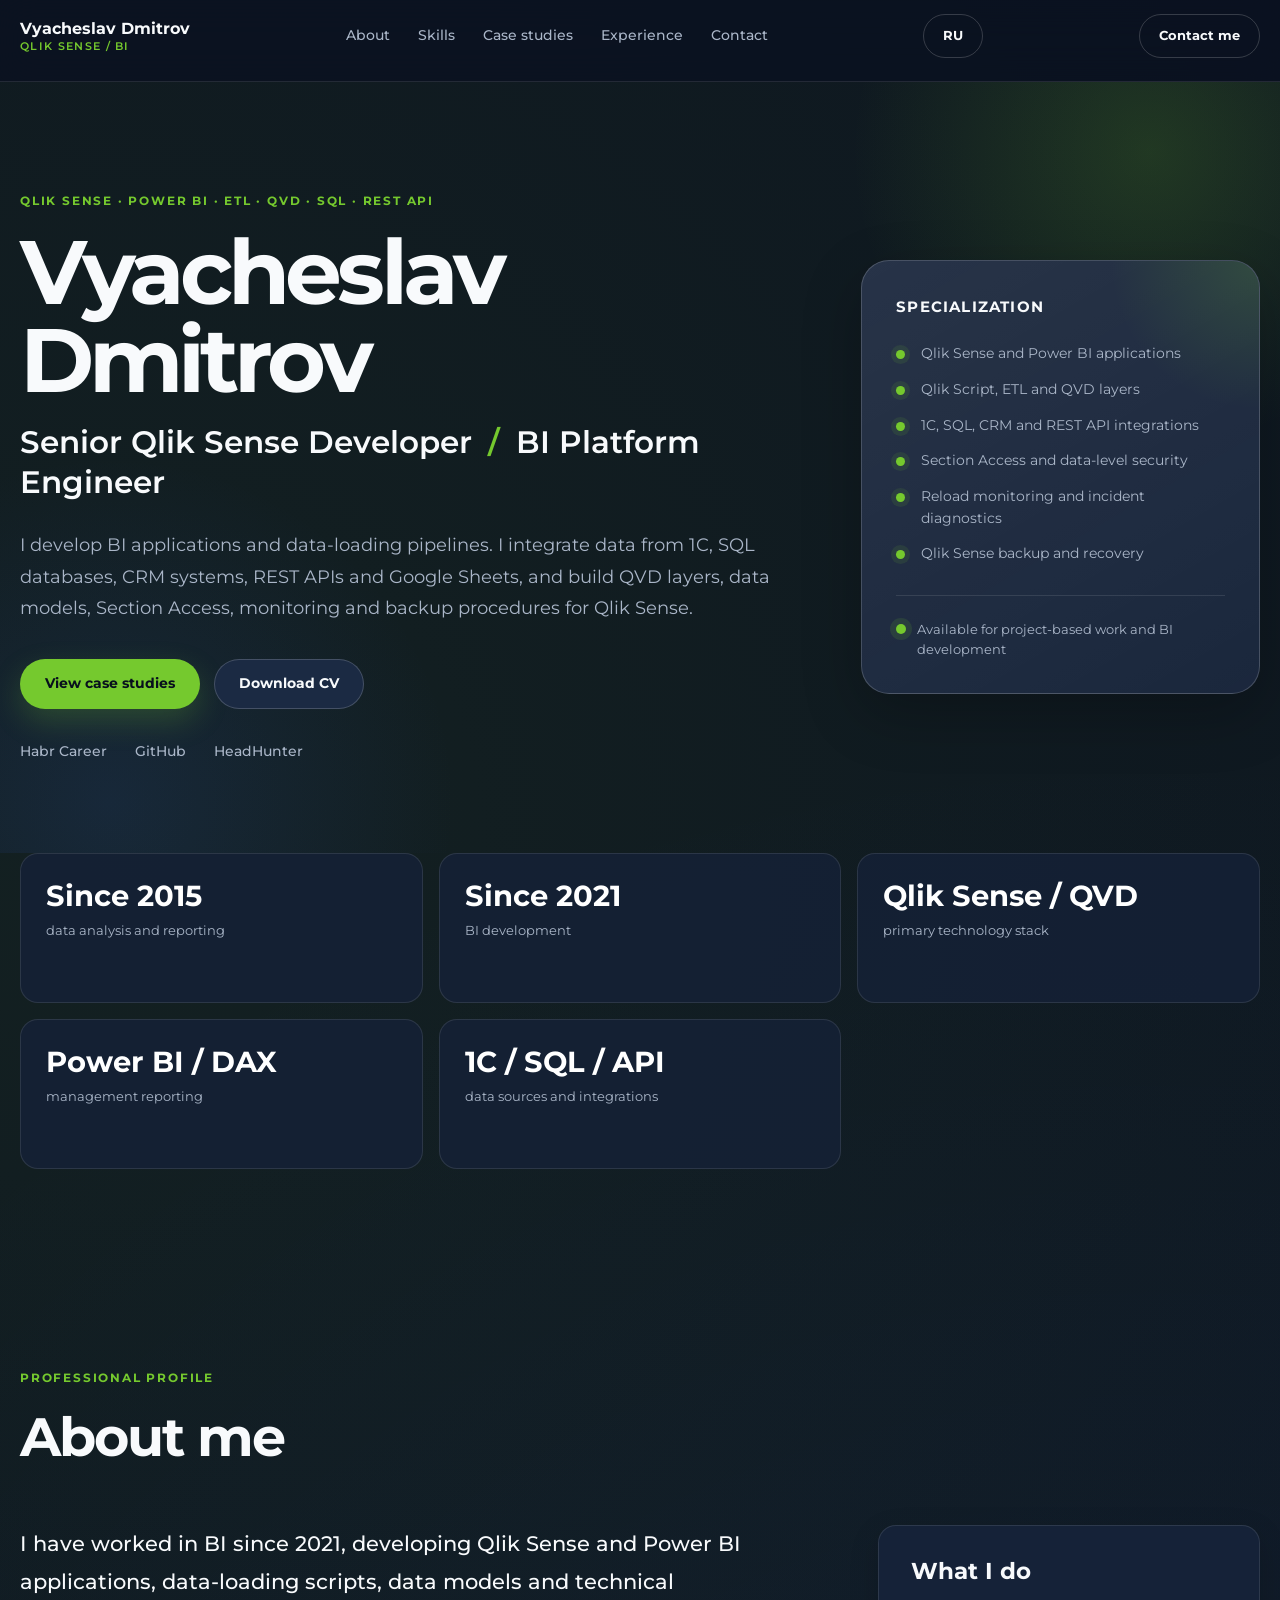
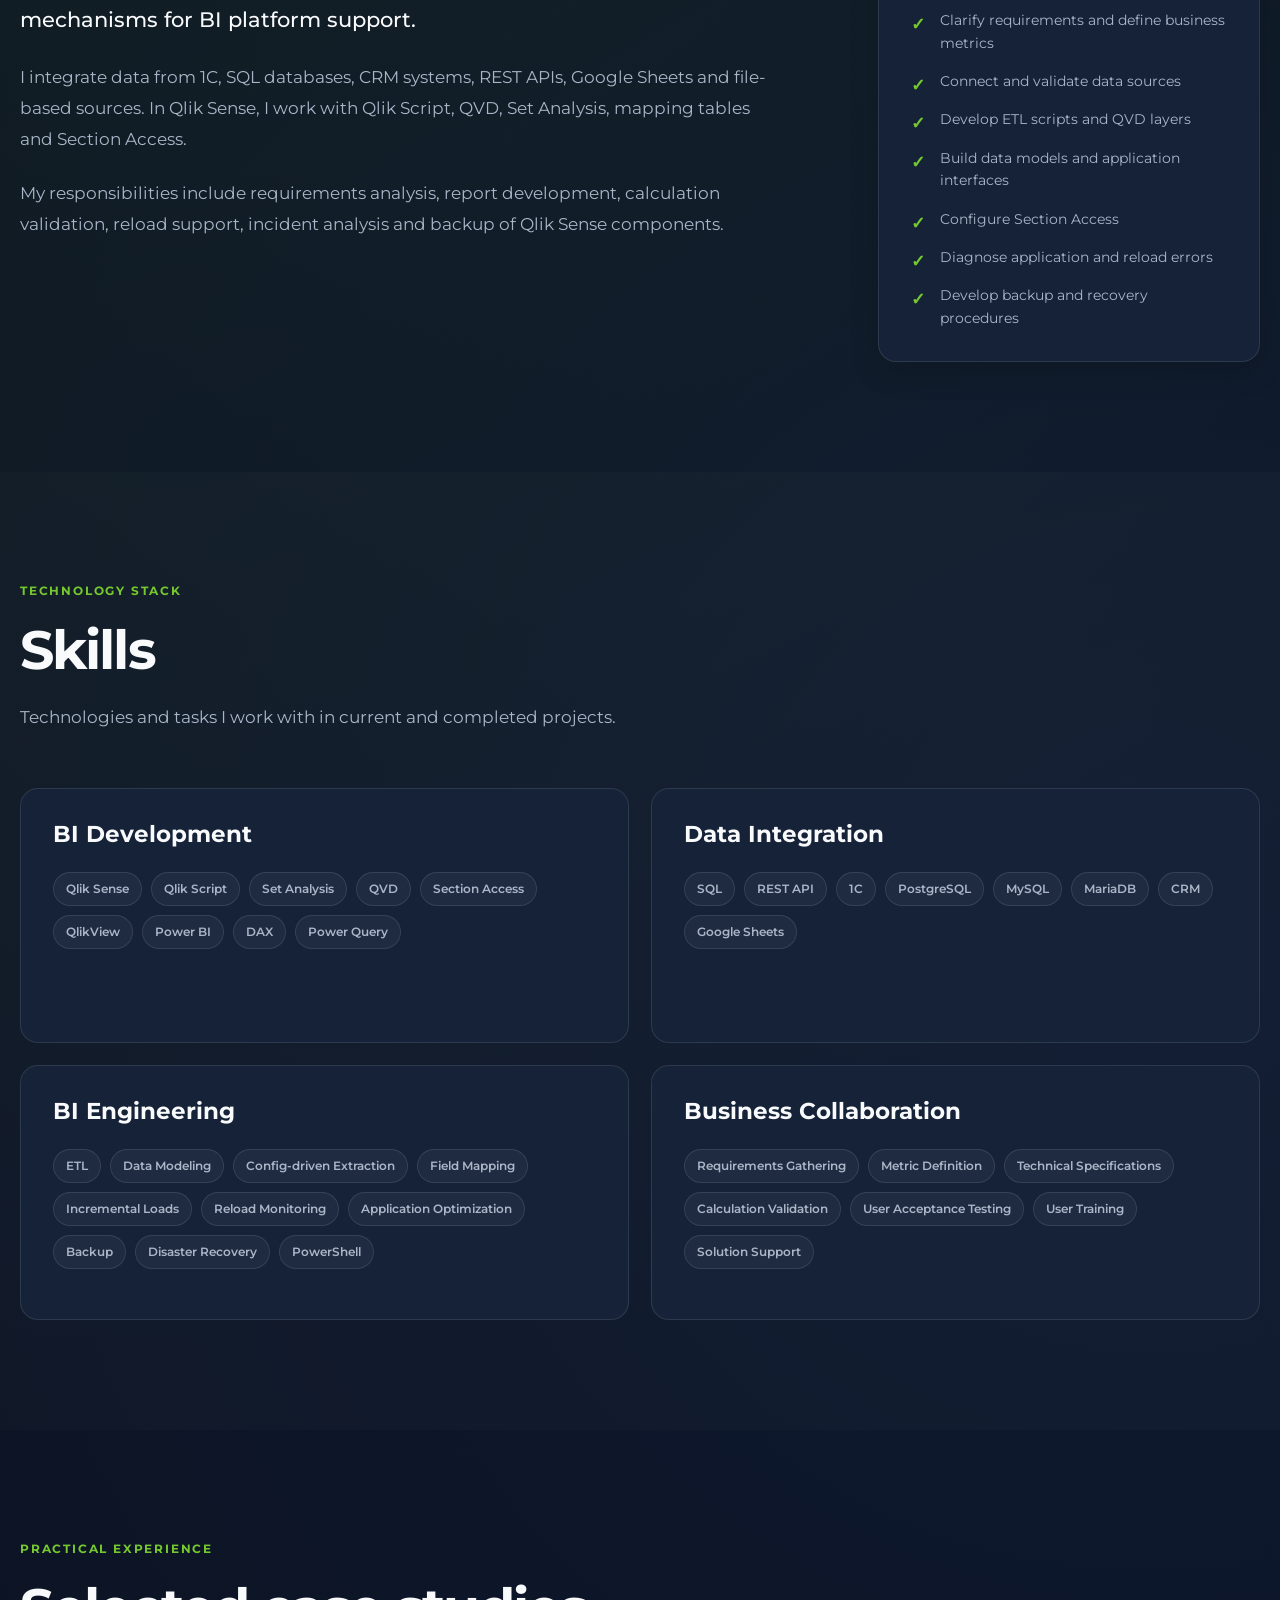
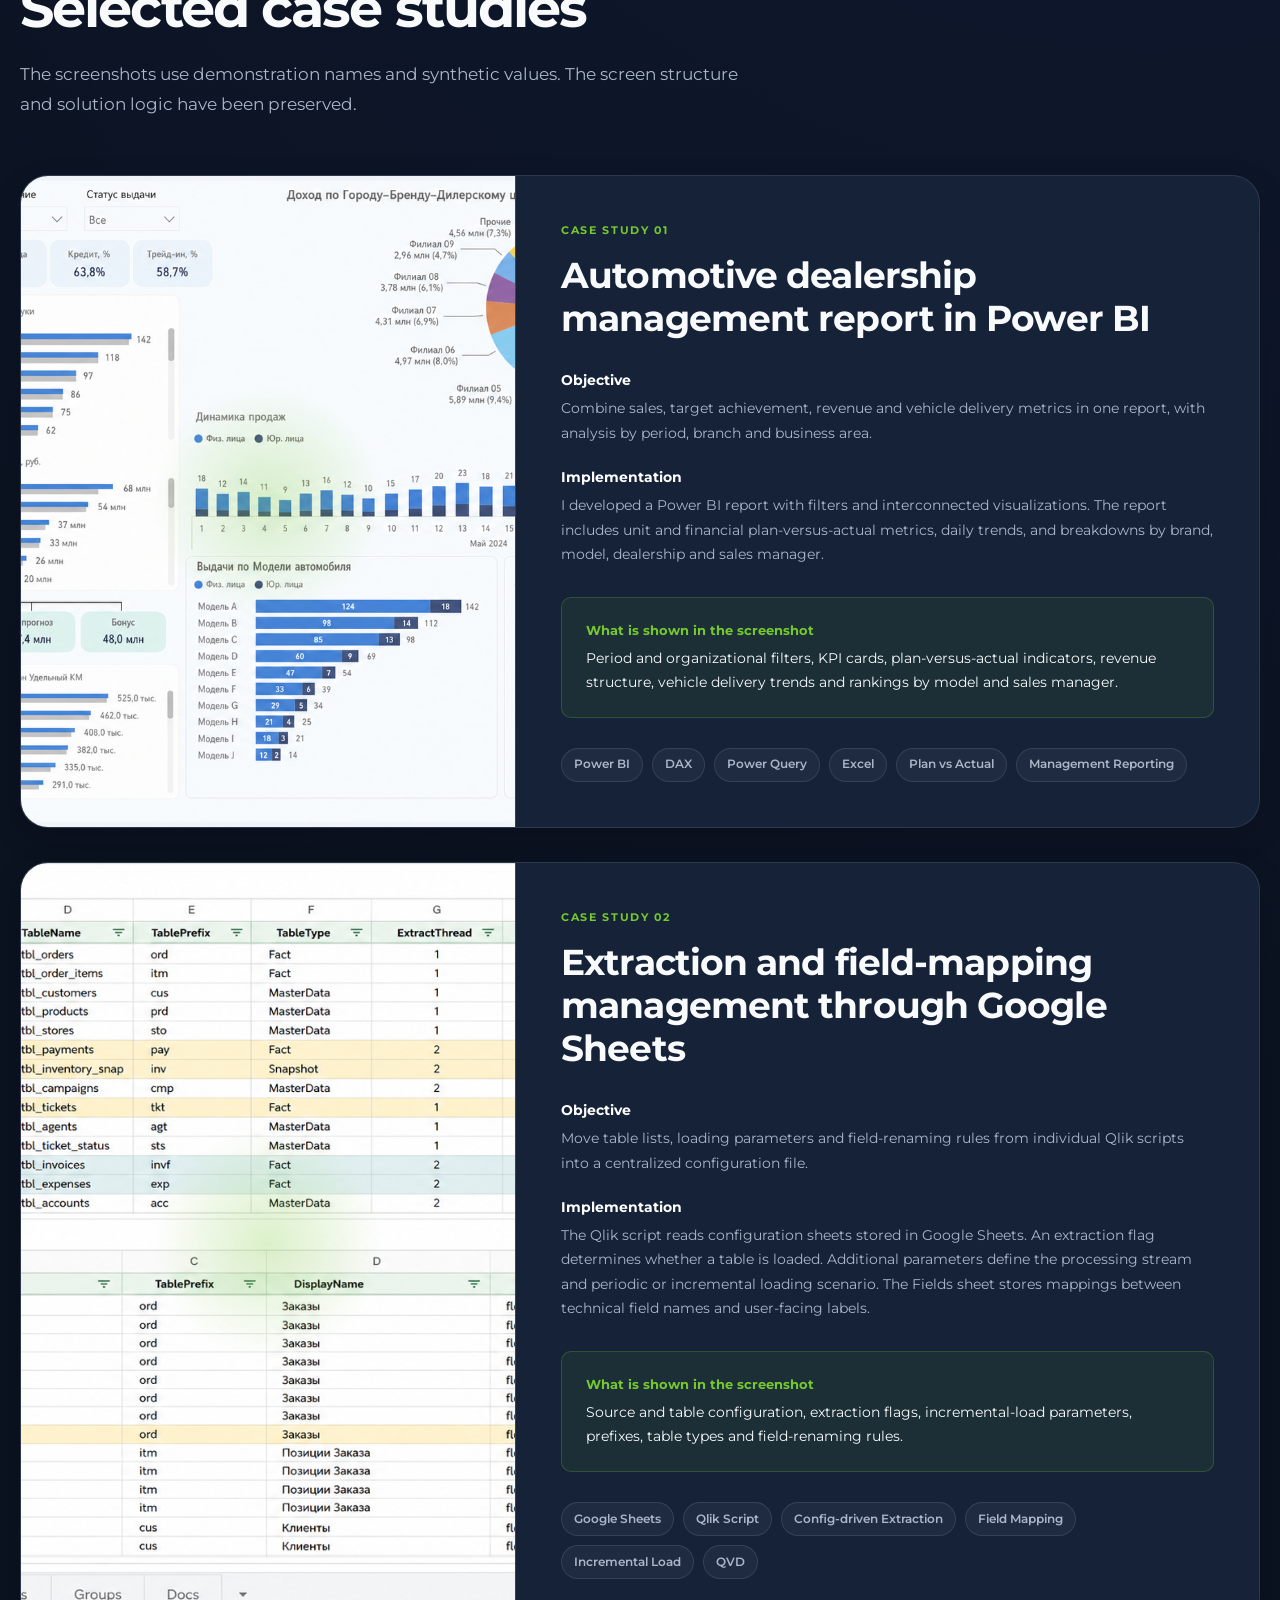
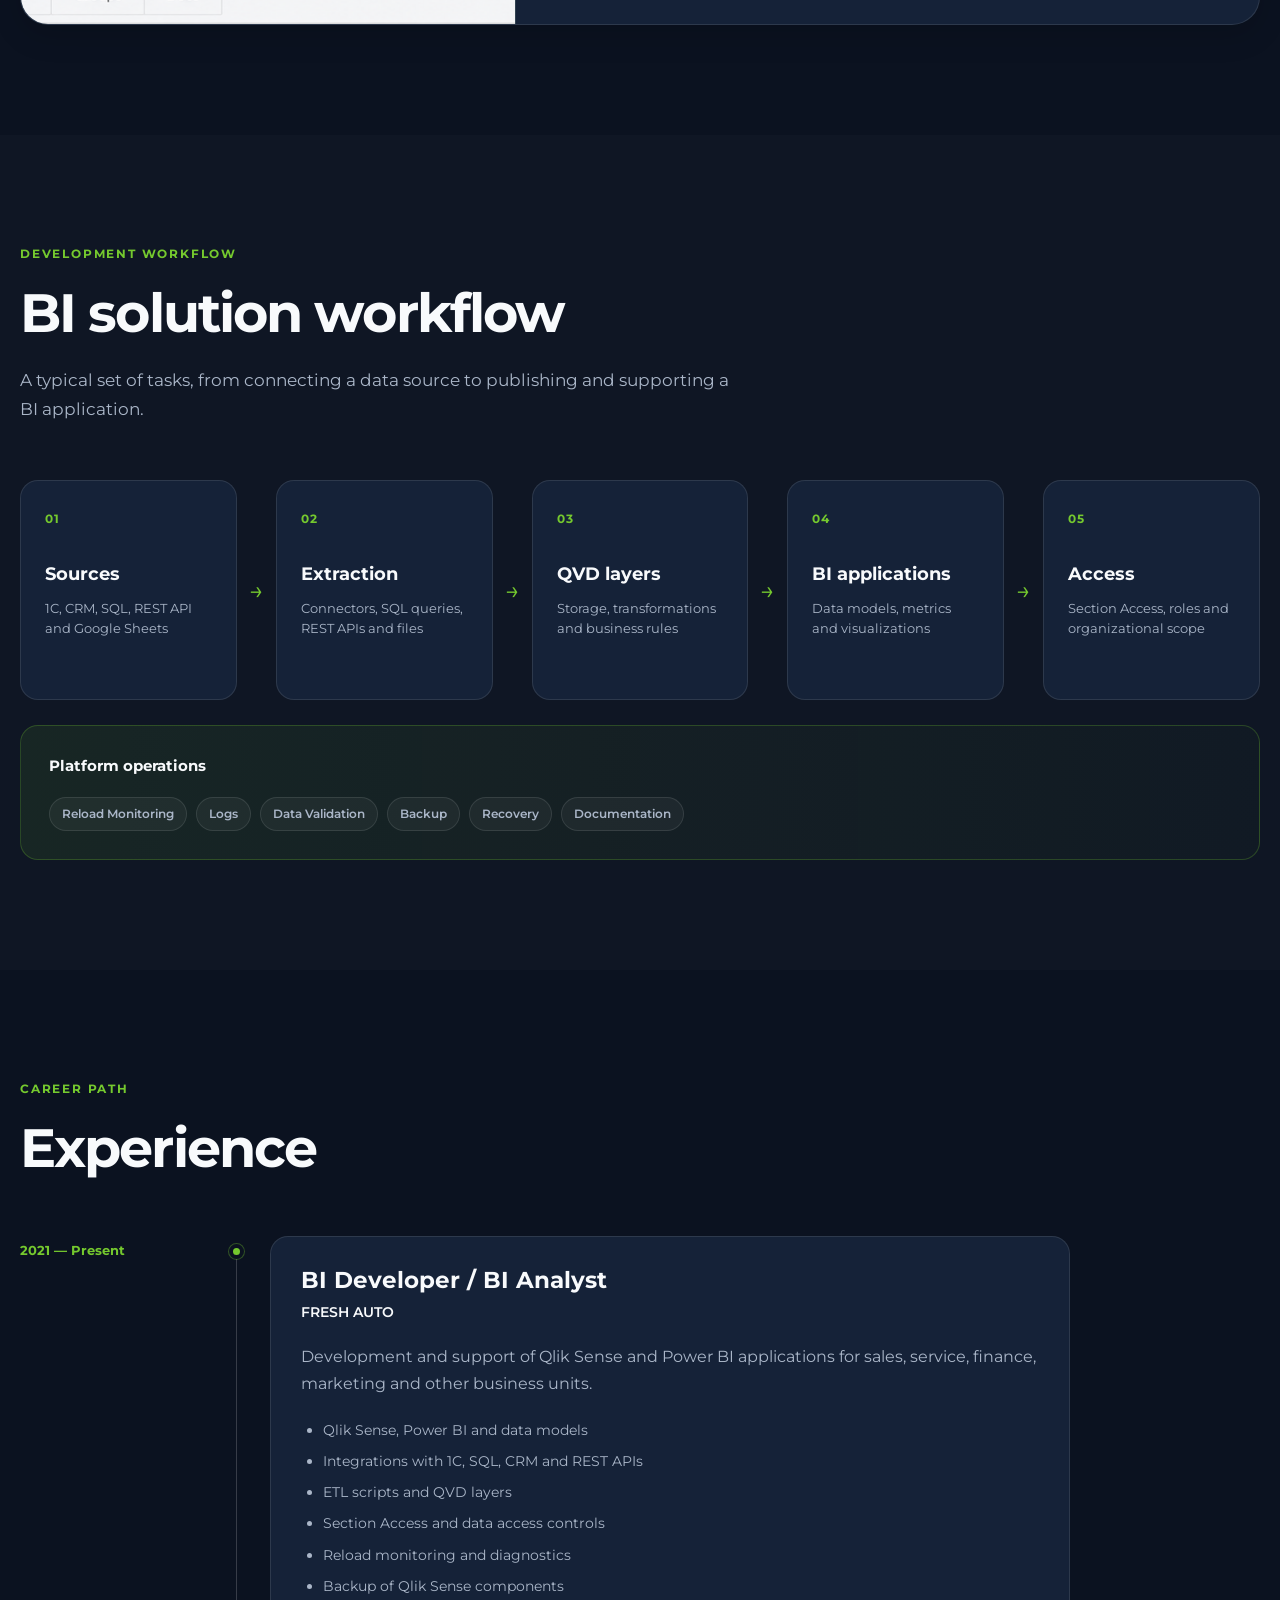
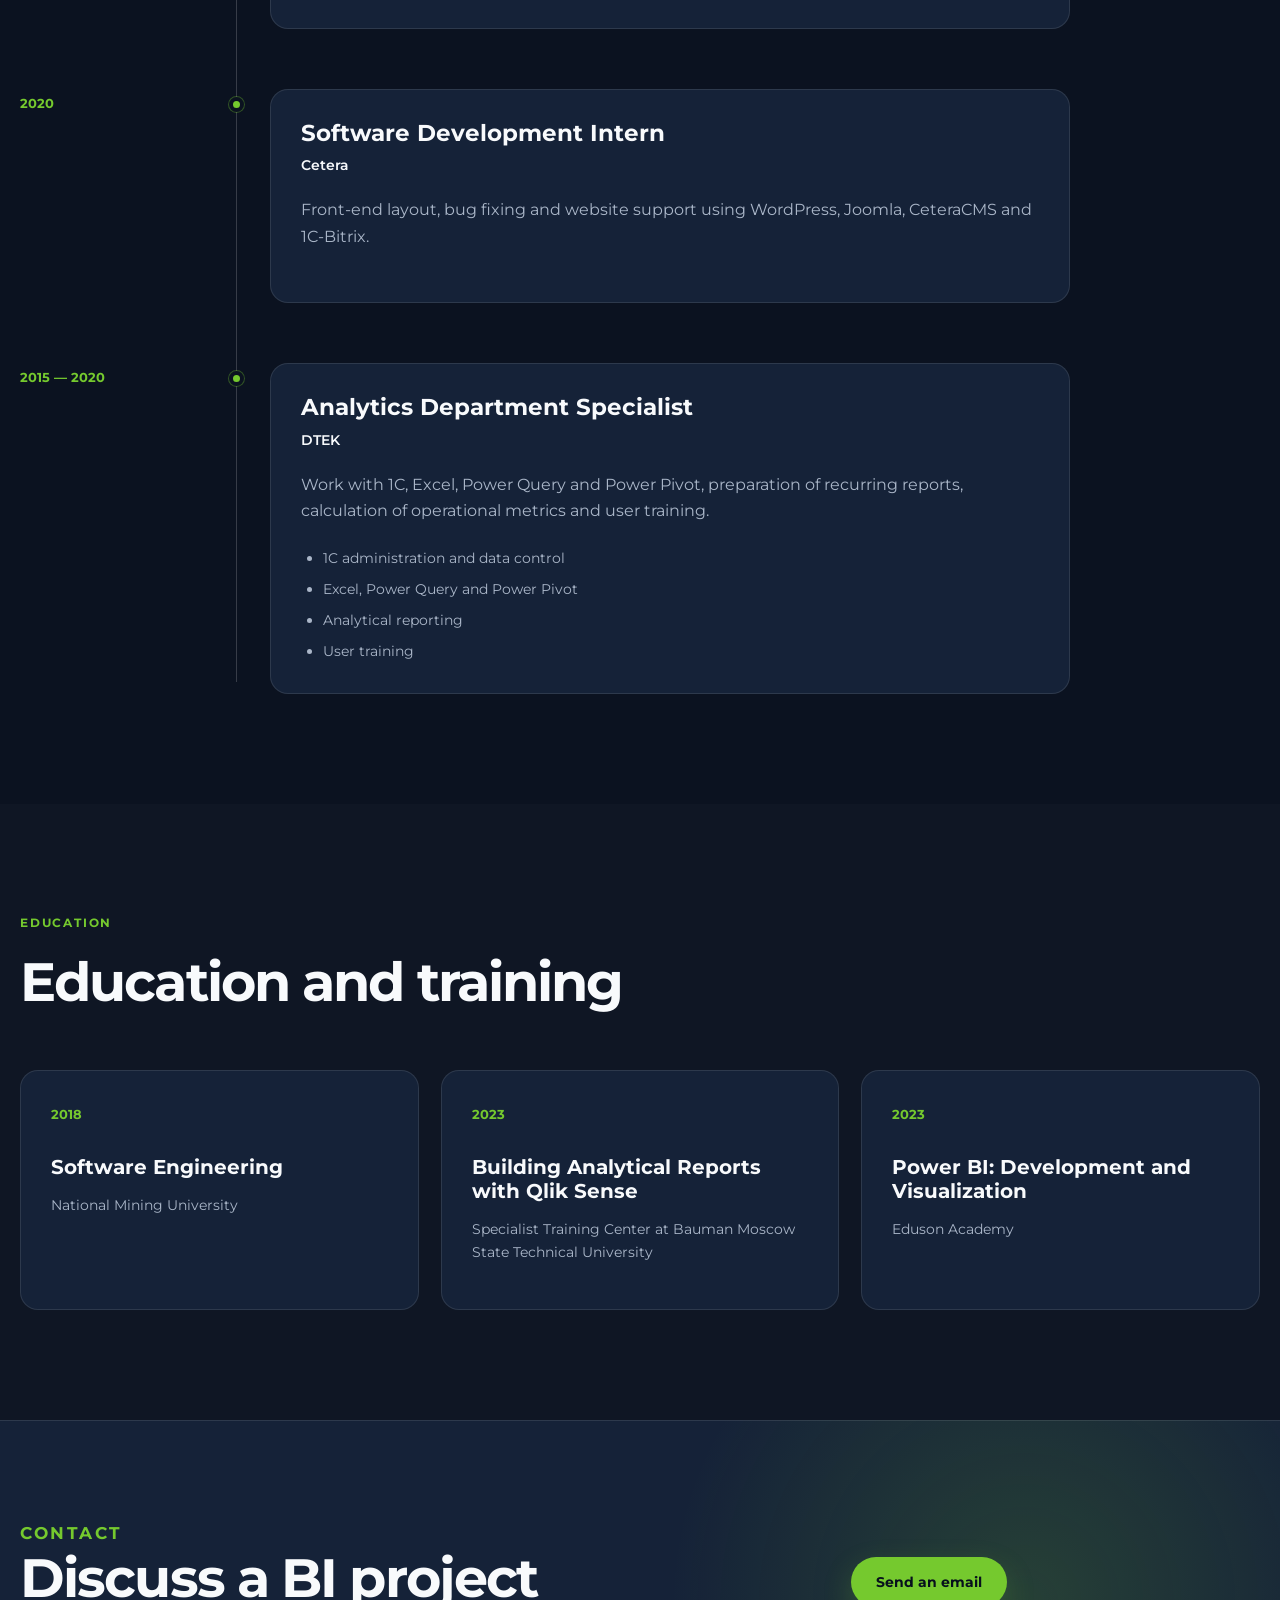
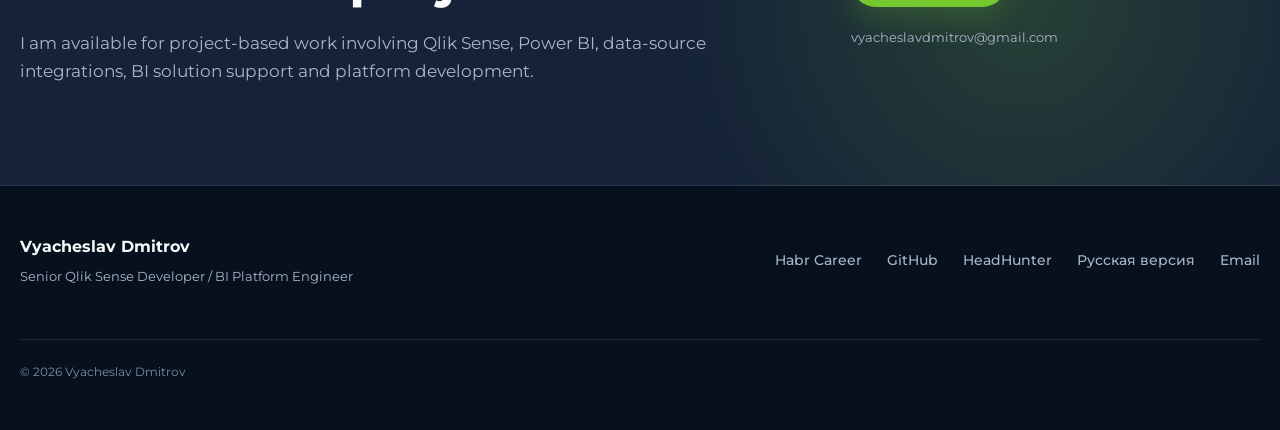
==== commit eac62ec1: "Update index.html" ====
--- a/eng/index.html
+++ b/eng/index.html
@@ -60,7 +60,7 @@
 
     <meta
       property="og:image"
-      content="https://vyacheslavdmitrov.github.io/portfolio/assets/img/cases/powerbi-sales-dashboard.webp"
+      content="https://vyacheslavdmitrov.github.io/portfolio/img/cases/powerbi-sales-dashboard.webp"
     >
 
     <meta
@@ -438,7 +438,7 @@
             <article class="case-card">
               <div class="case-media">
                 <img
-                  src="../assets/img/cases/powerbi-sales-dashboard.webp"
+                  src="../img/cases/powerbi-sales-dashboard.webp"
                   alt="Anonymized Power BI management report"
                   width="1600"
                   height="900"
@@ -508,7 +508,7 @@
             <article class="case-card">
               <div class="case-media">
                 <img
-                  src="../assets/img/cases/config-driven-extract.webp"
+                  src="../img/cases/config-driven-extract.webp"
                   alt="Anonymized extraction and field-mapping configuration"
                   width="1600"
                   height="900"
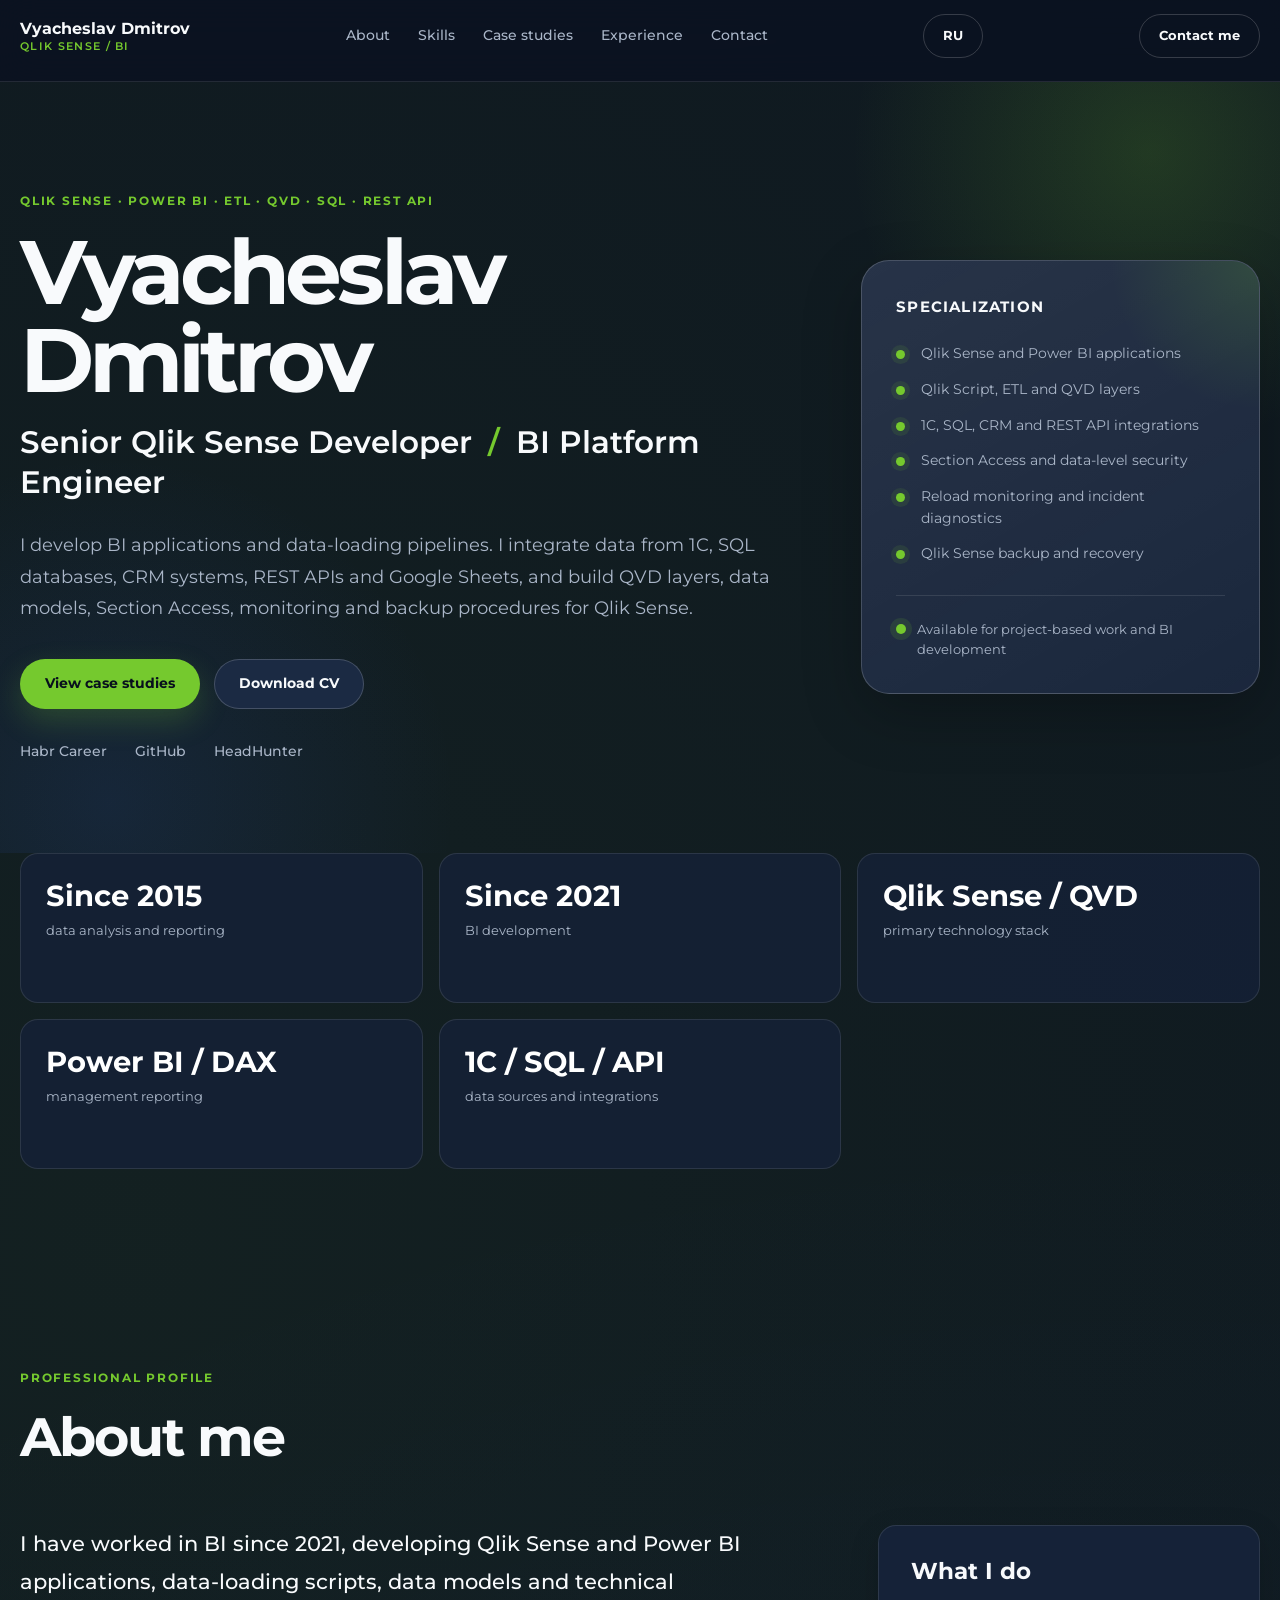
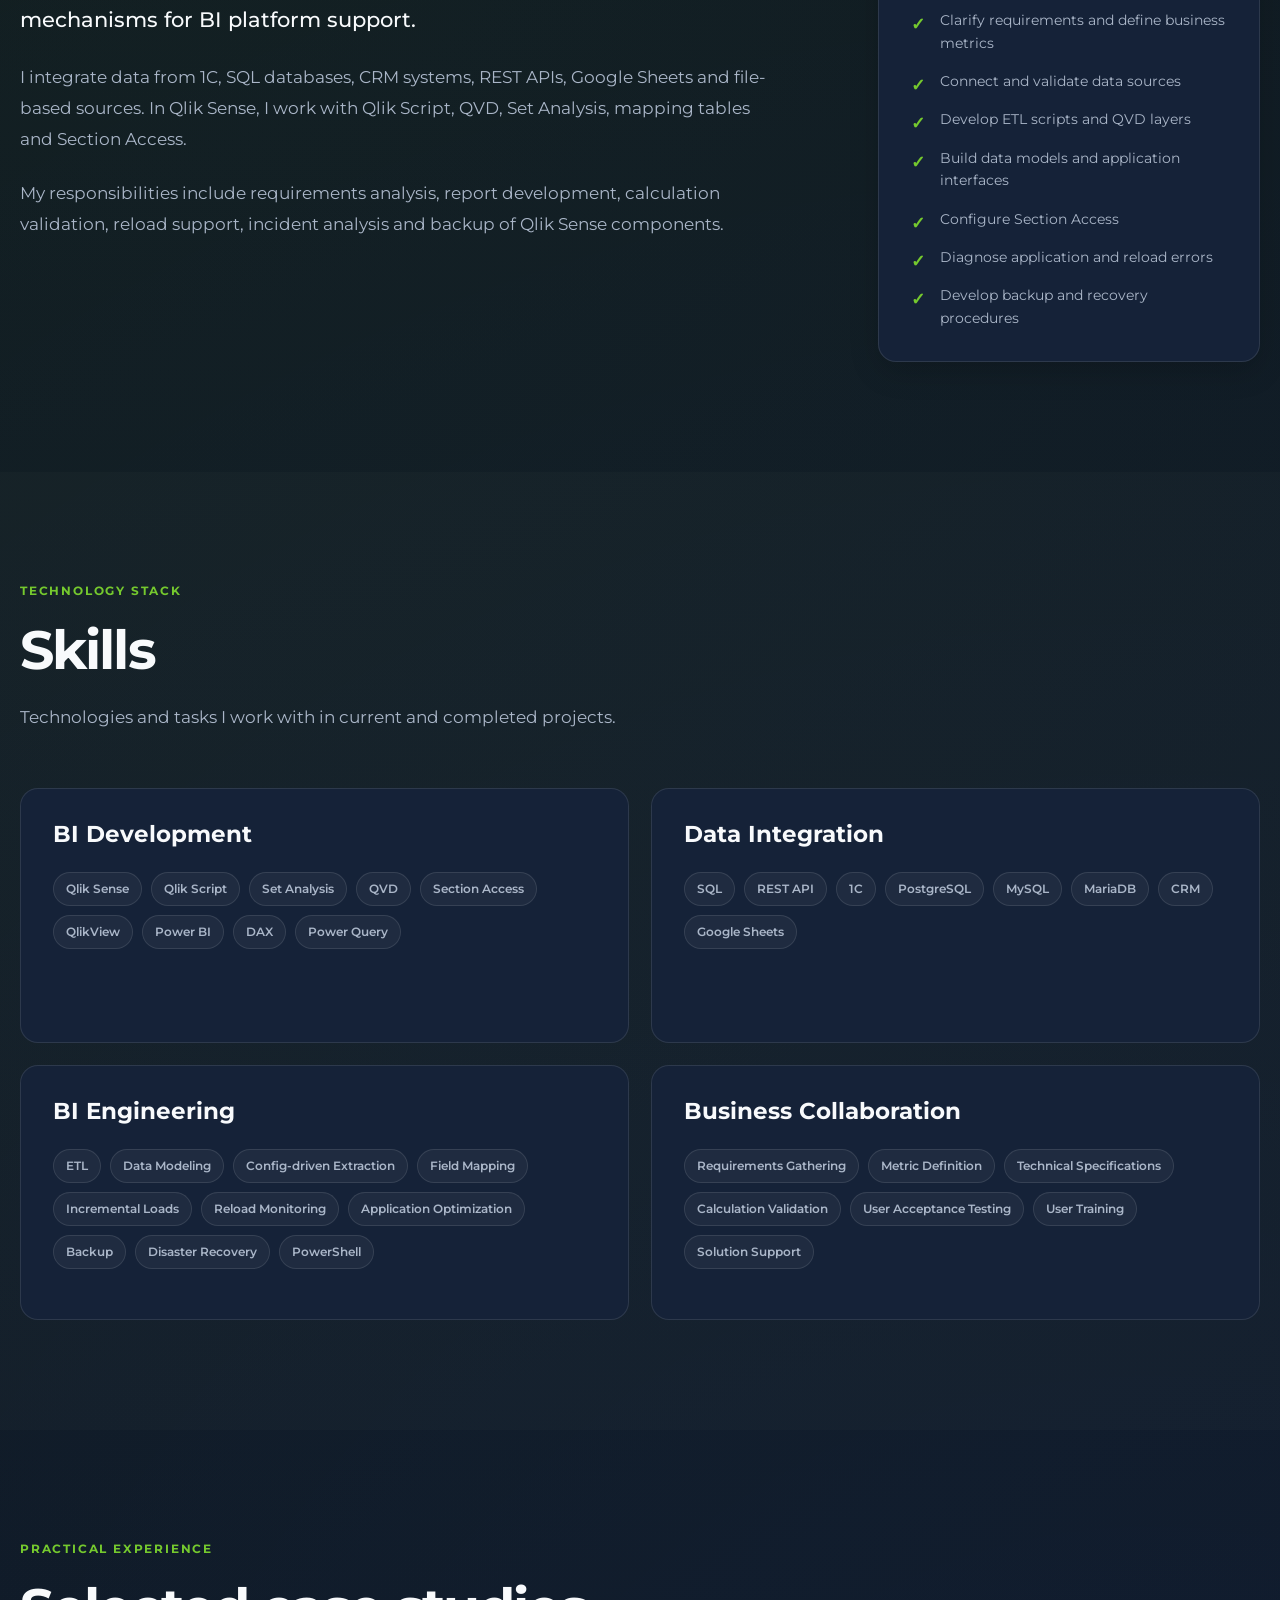
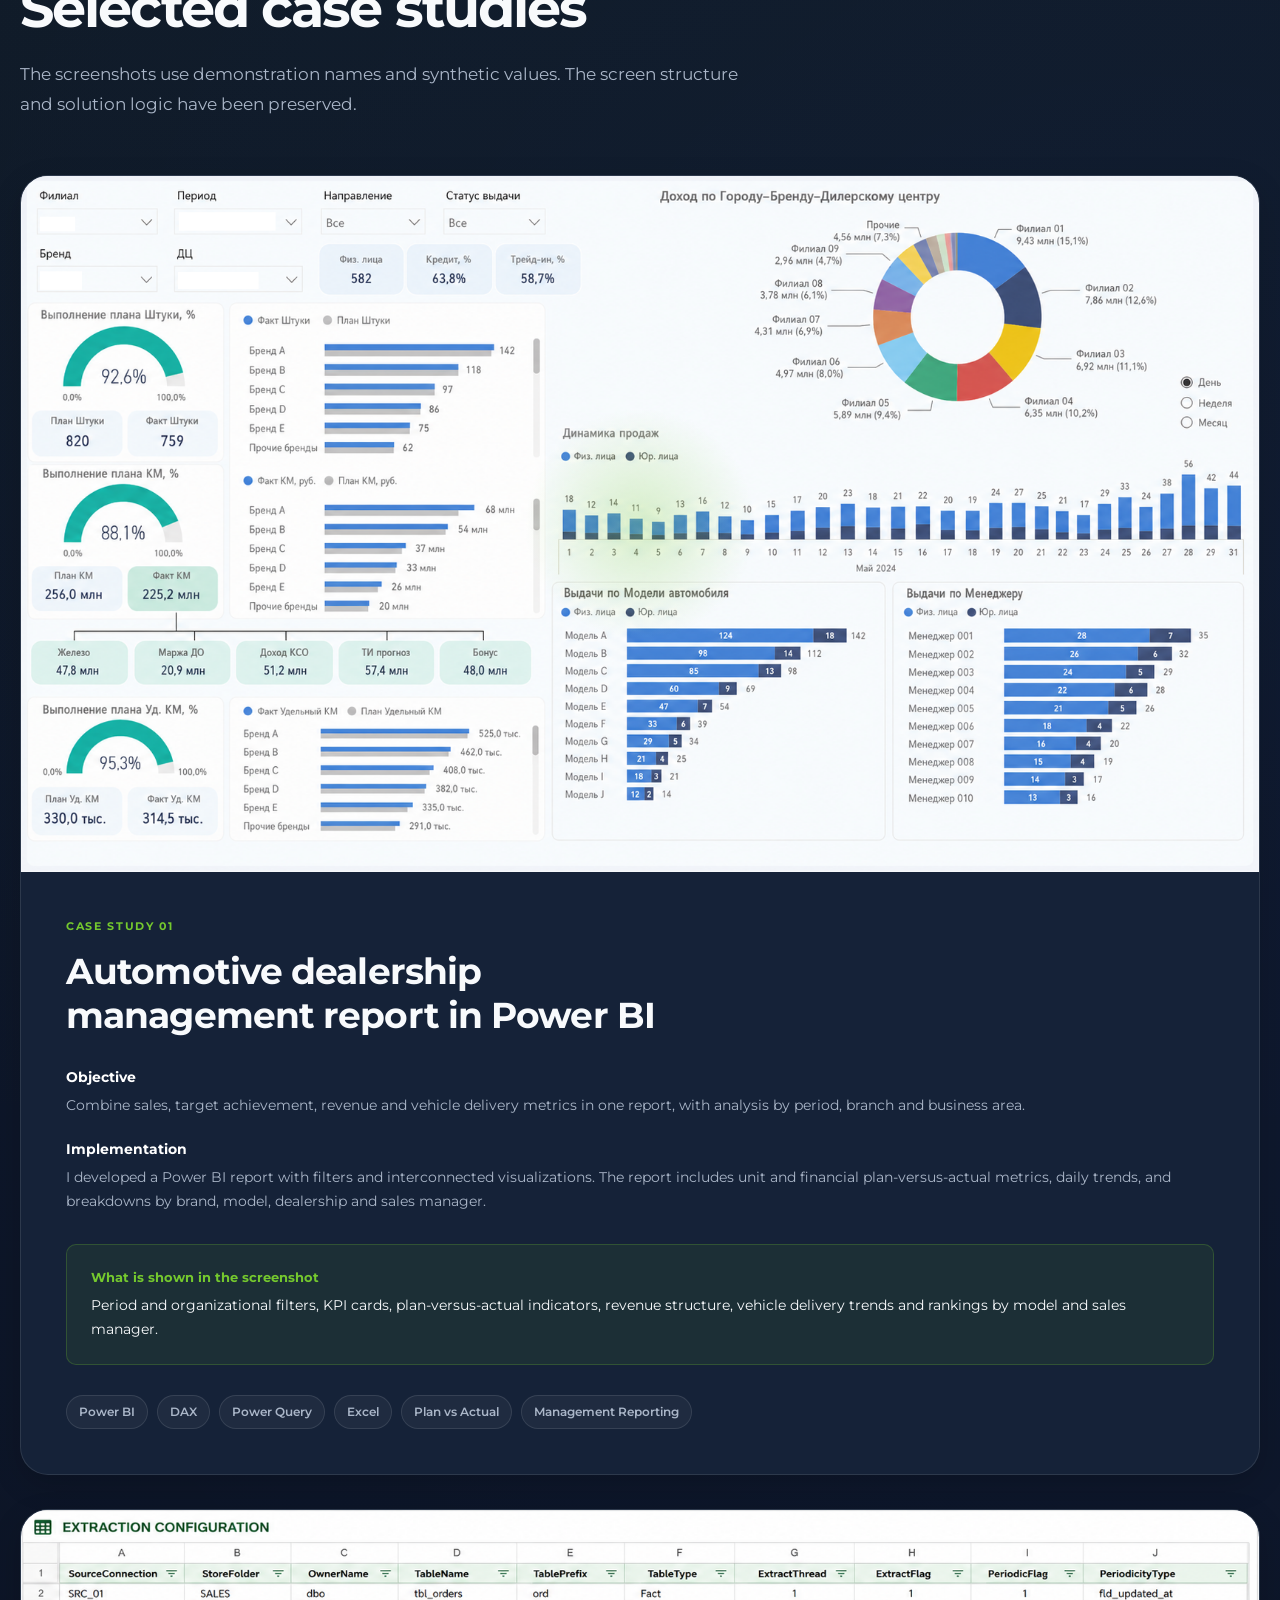
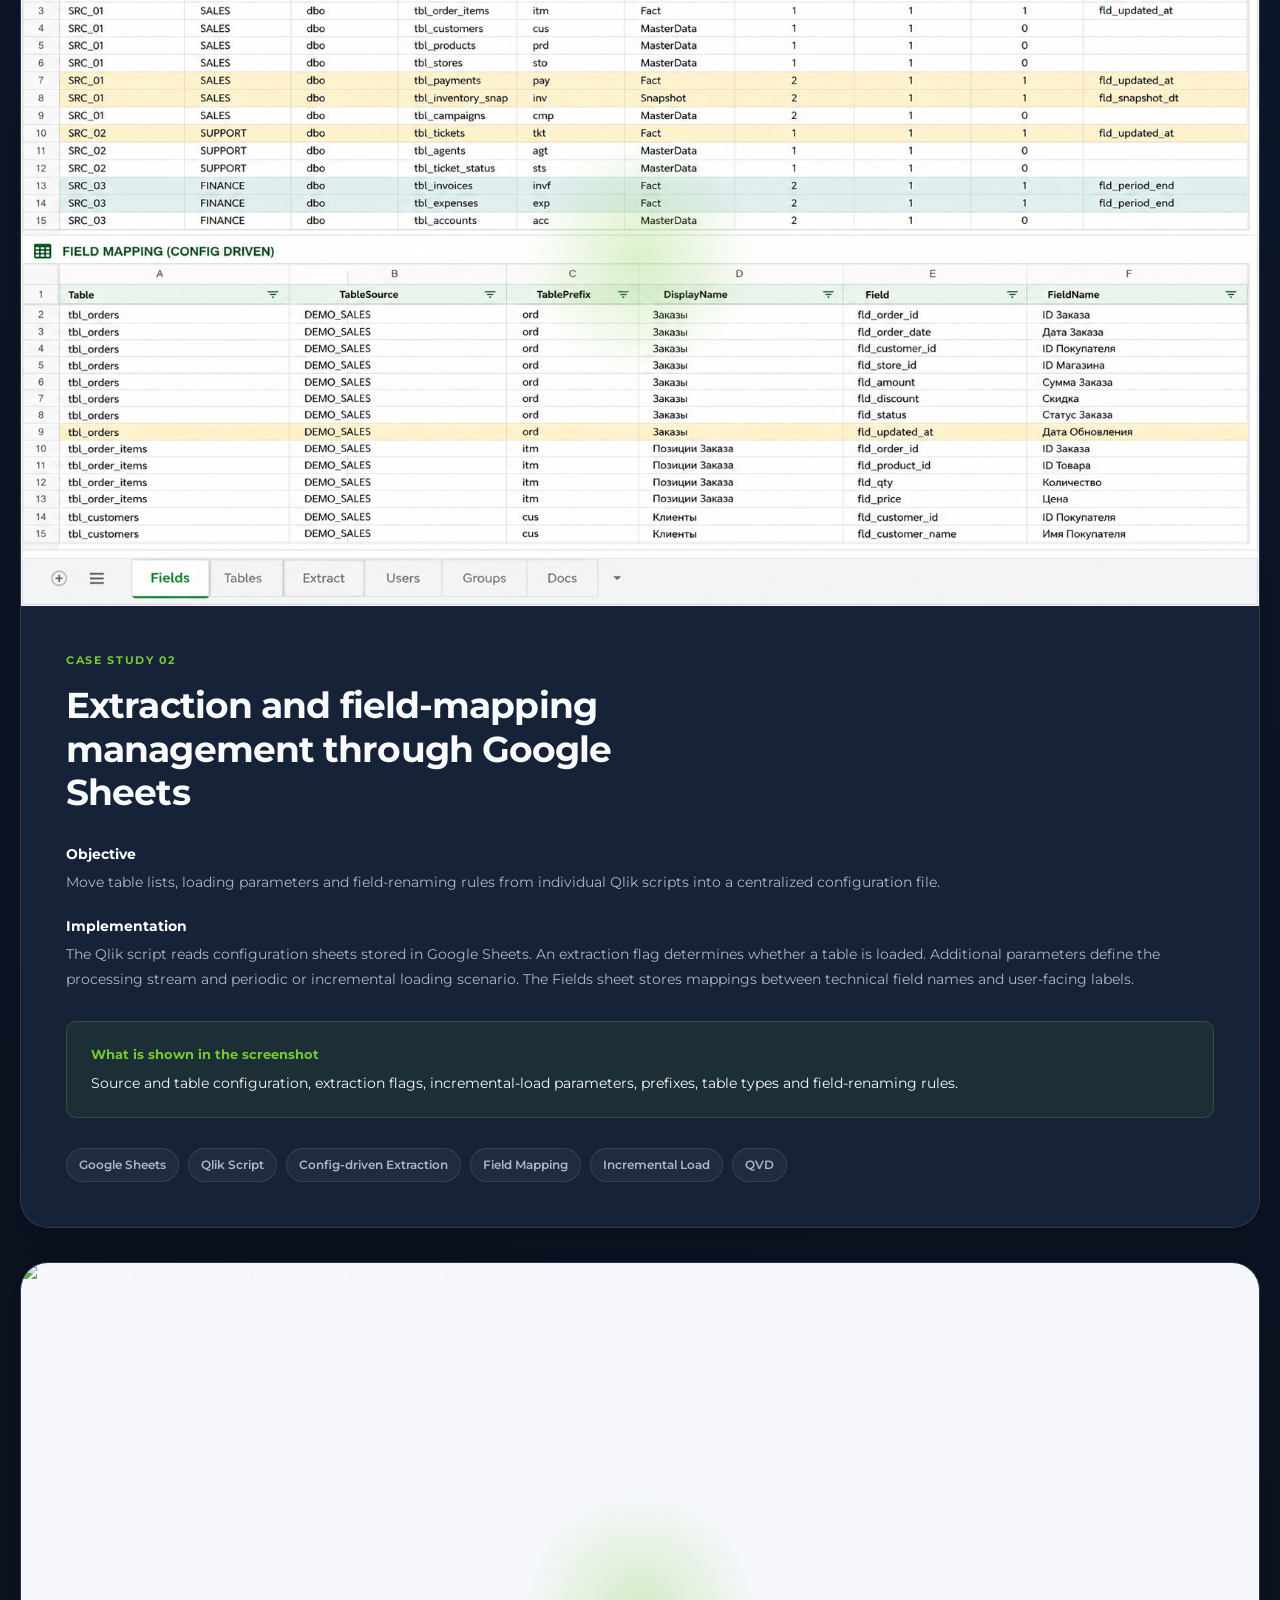
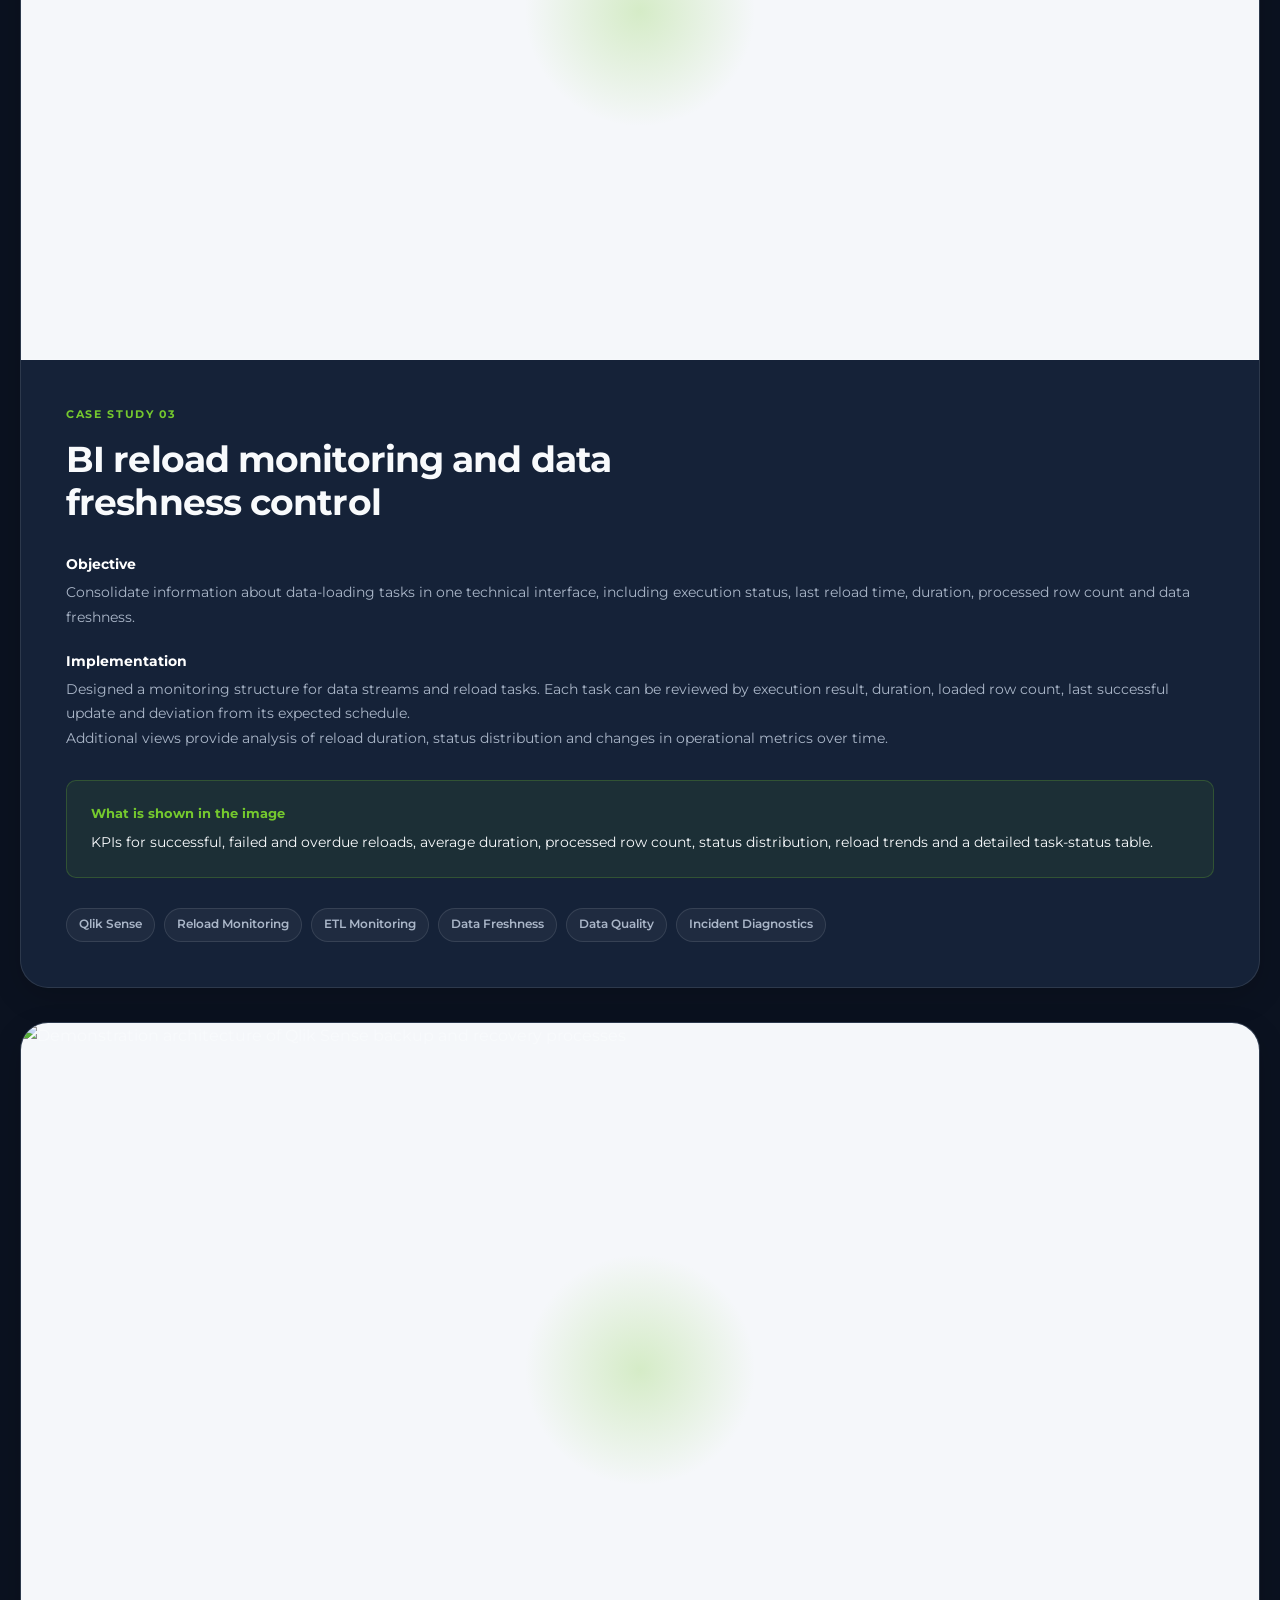
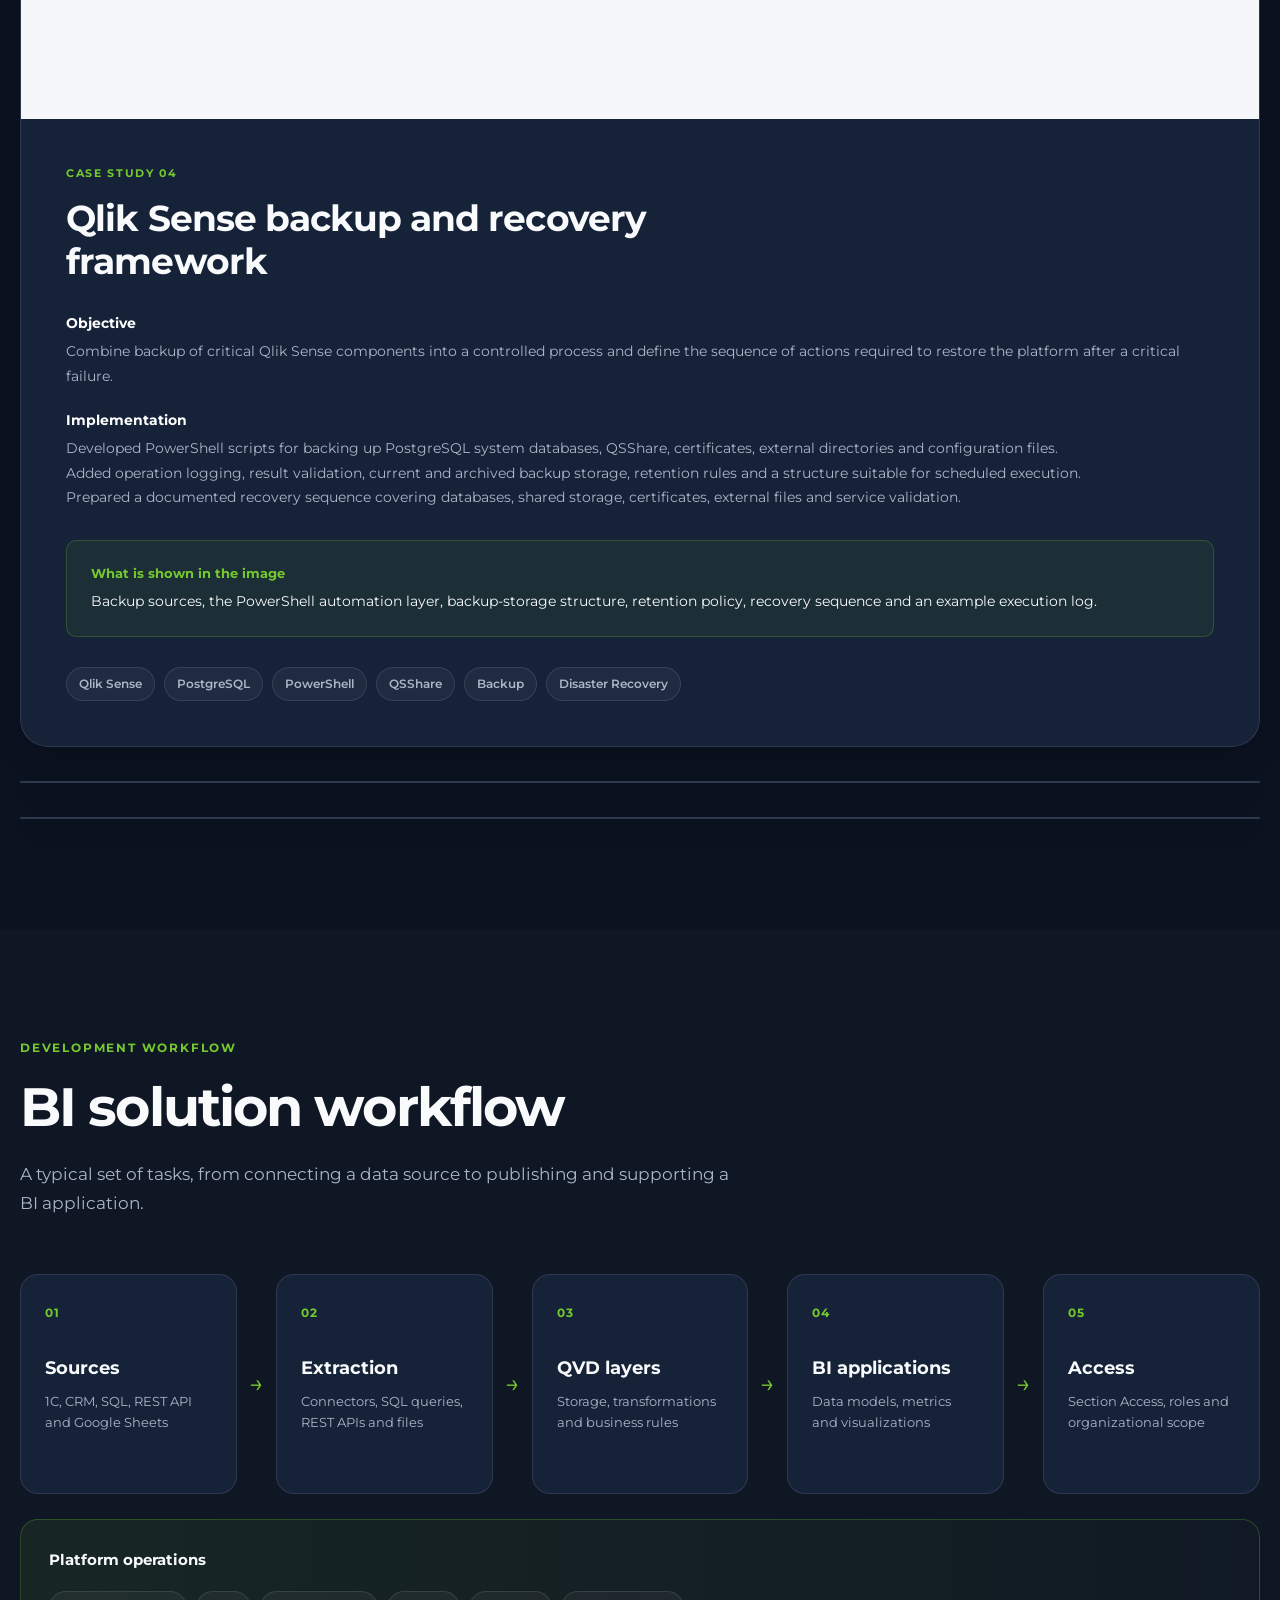
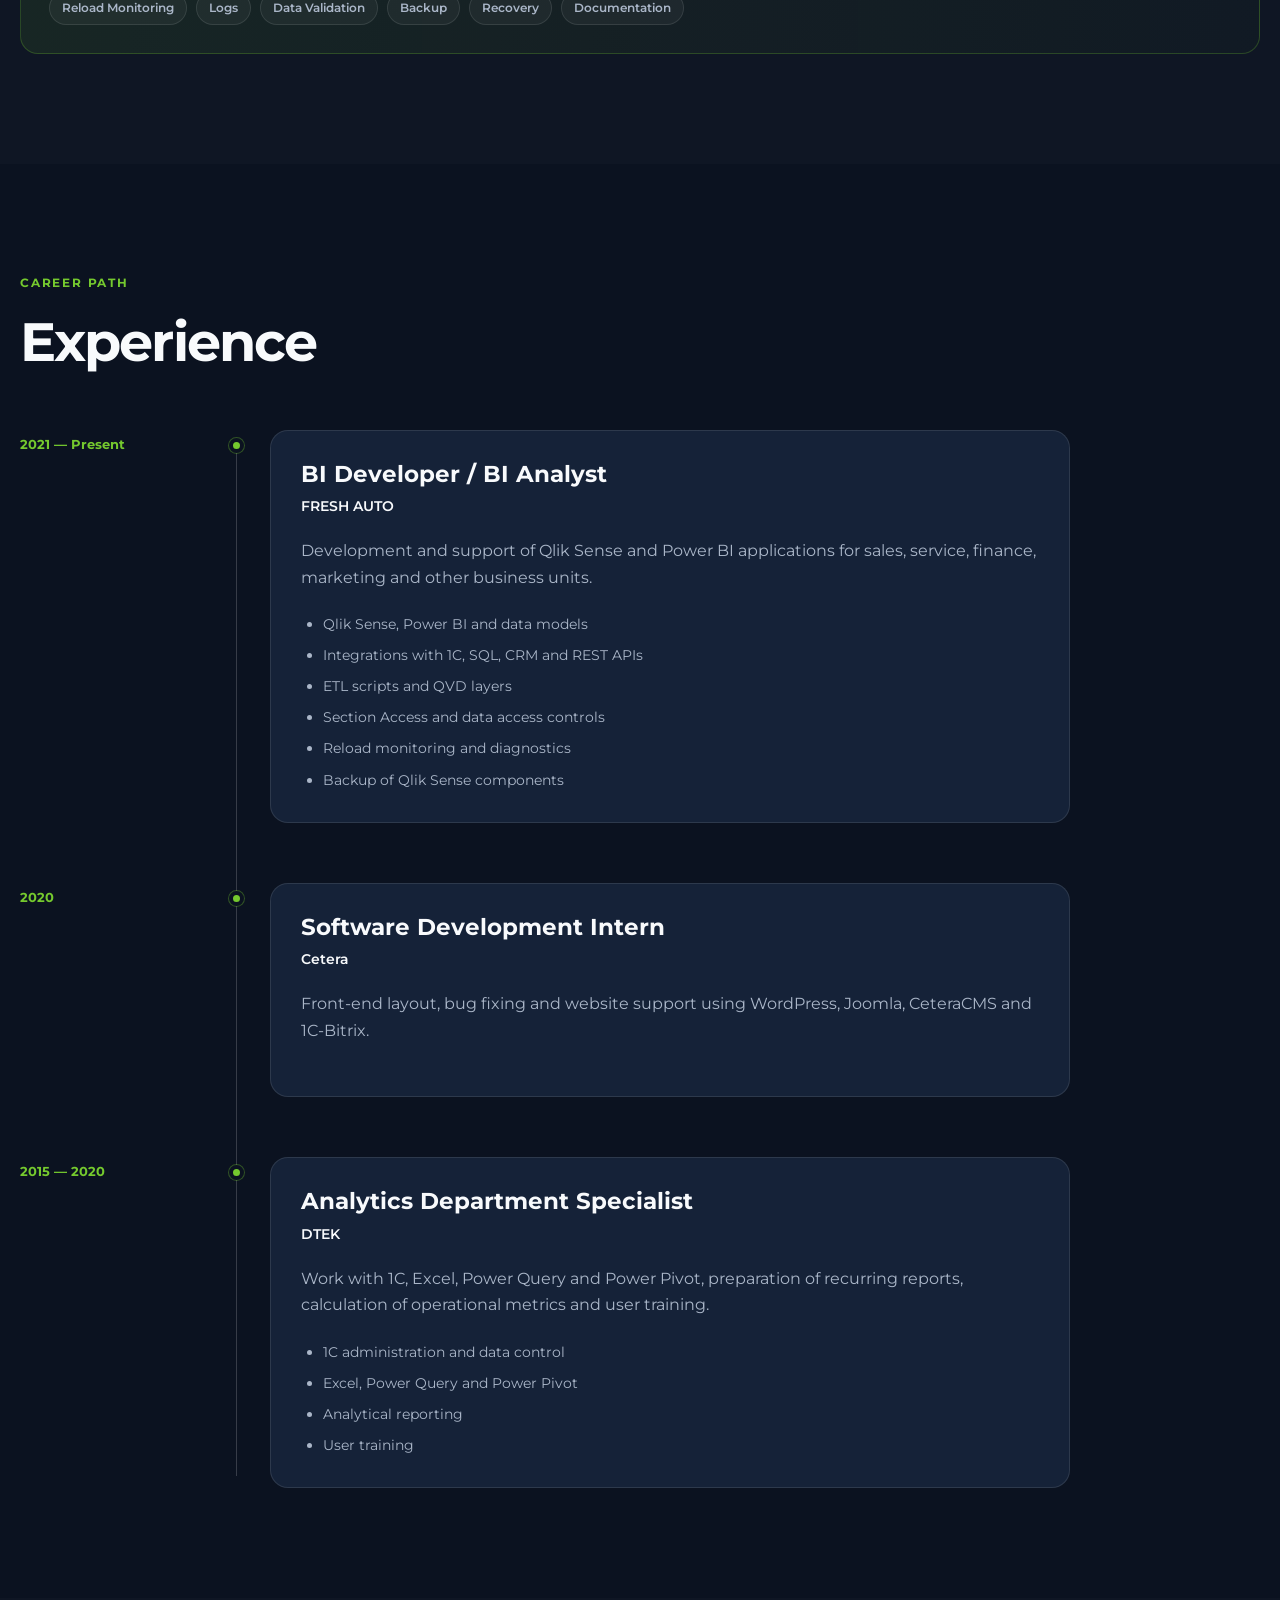
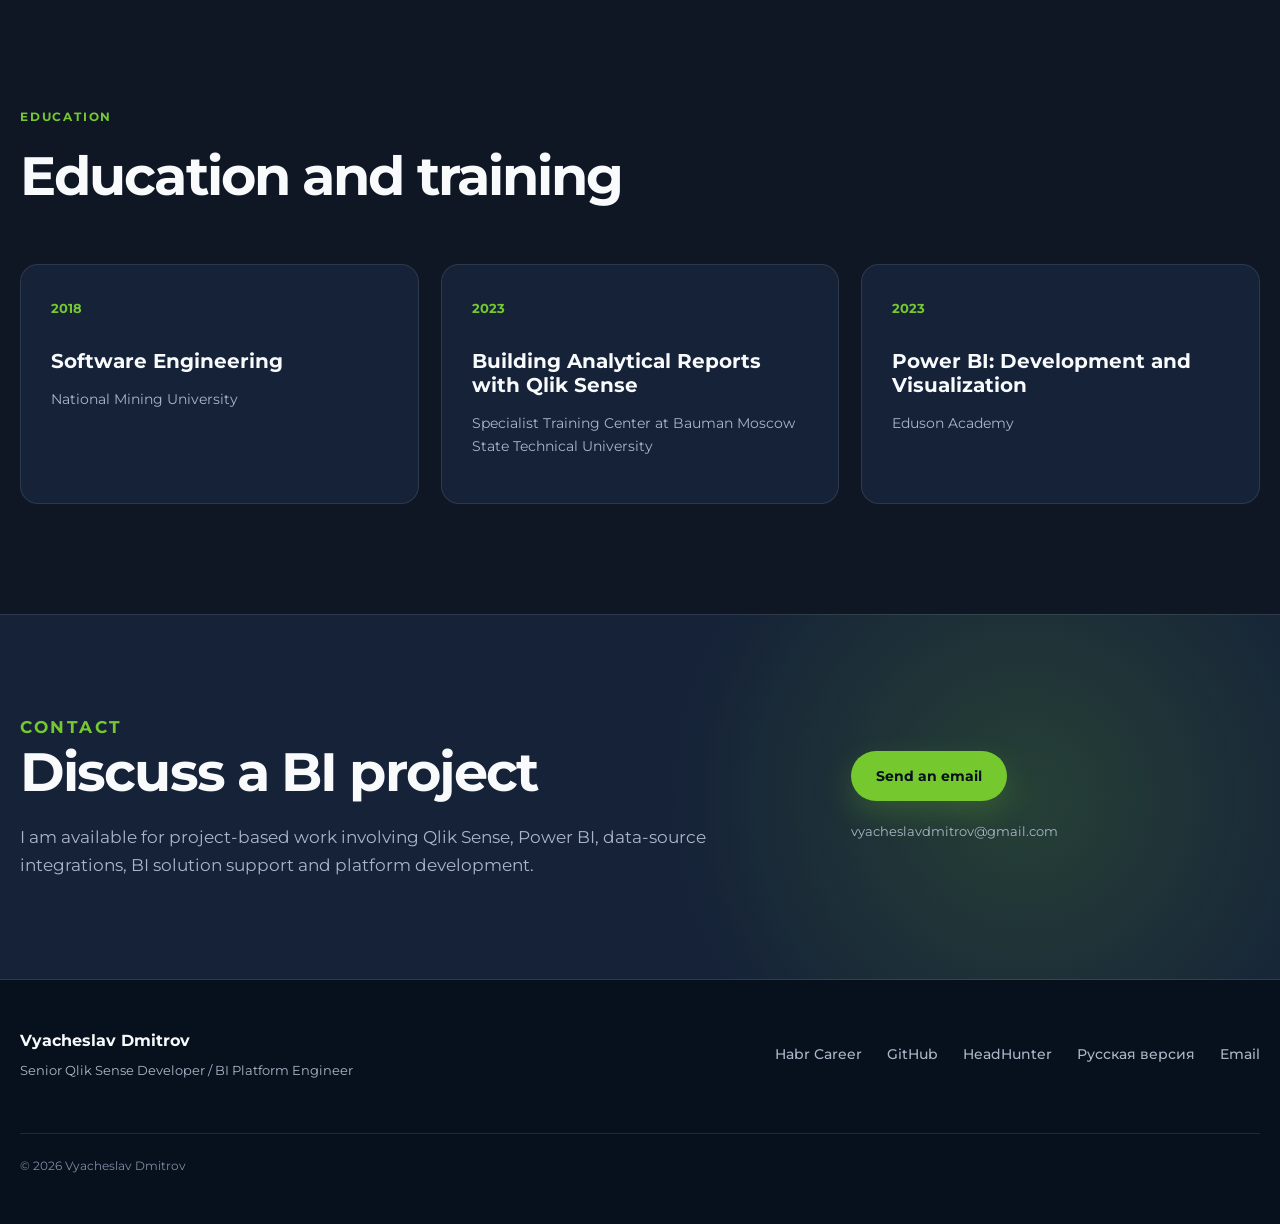
==== commit 29fefe0c: "Add English monitoring and backup case studies" ====
--- a/eng/index.html
+++ b/eng/index.html
@@ -575,6 +575,170 @@
                 </div>
               </div>
             </article>
+
+              <article class="case-card">
+              <div class="case-media">
+                <img
+                  src="../img/cases/qlik-reload-monitoring.png"
+                  alt="Demonstration dashboard for BI reload monitoring and data freshness control"
+                  width="1672"
+                  height="941"
+                  loading="lazy"
+                  decoding="async"
+                >
+              </div>
+
+              <div class="case-content">
+                <p class="case-number">
+                  Case study 03
+                </p>
+
+                <h3>
+                  BI reload monitoring
+                  and data freshness control
+                </h3>
+
+                <div class="case-section">
+                  <h4>Objective</h4>
+
+                  <p>
+                    Consolidate information about data-loading tasks
+                    in one technical interface, including execution
+                    status, last reload time, duration, processed
+                    row count and data freshness.
+                  </p>
+                </div>
+
+                <div class="case-section">
+                  <h4>Implementation</h4>
+
+                  <p>
+                    Designed a monitoring structure for data streams
+                    and reload tasks. Each task can be reviewed by
+                    execution result, duration, loaded row count,
+                    last successful update and deviation from
+                    its expected schedule.
+                  </p>
+
+                  <p>
+                    Additional views provide analysis of reload
+                    duration, status distribution and changes
+                    in operational metrics over time.
+                  </p>
+                </div>
+
+                <div class="case-result">
+                  <strong>
+                    What is shown in the image
+                  </strong>
+
+                  <p>
+                    KPIs for successful, failed and overdue reloads,
+                    average duration, processed row count,
+                    status distribution, reload trends
+                    and a detailed task-status table.
+                  </p>
+                </div>
+
+                <div class="case-stack">
+                  <span>Qlik Sense</span>
+                  <span>Reload Monitoring</span>
+                  <span>ETL Monitoring</span>
+                  <span>Data Freshness</span>
+                  <span>Data Quality</span>
+                  <span>Incident Diagnostics</span>
+                </div>
+              </div>
+            </article>
+
+            <article class="case-card">
+              <div class="case-media">
+                <img
+                  src="../img/cases/qlik-backup-recovery.png"
+                  alt="Demonstration architecture of Qlik Sense backup and recovery processes"
+                  width="1672"
+                  height="941"
+                  loading="lazy"
+                  decoding="async"
+                >
+              </div>
+
+              <div class="case-content">
+                <p class="case-number">
+                  Case study 04
+                </p>
+
+                <h3>
+                  Qlik Sense backup
+                  and recovery framework
+                </h3>
+
+                <div class="case-section">
+                  <h4>Objective</h4>
+
+                  <p>
+                    Combine backup of critical Qlik Sense components
+                    into a controlled process and define the sequence
+                    of actions required to restore the platform
+                    after a critical failure.
+                  </p>
+                </div>
+
+                <div class="case-section">
+                  <h4>Implementation</h4>
+
+                  <p>
+                    Developed PowerShell scripts for backing up
+                    PostgreSQL system databases, QSShare,
+                    certificates, external directories
+                    and configuration files.
+                  </p>
+
+                  <p>
+                    Added operation logging, result validation,
+                    current and archived backup storage,
+                    retention rules and a structure suitable
+                    for scheduled execution.
+                  </p>
+
+                  <p>
+                    Prepared a documented recovery sequence
+                    covering databases, shared storage,
+                    certificates, external files
+                    and service validation.
+                  </p>
+                </div>
+
+                <div class="case-result">
+                  <strong>
+                    What is shown in the image
+                  </strong>
+
+                  <p>
+                    Backup sources, the PowerShell automation layer,
+                    backup-storage structure, retention policy,
+                    recovery sequence and an example execution log.
+                  </p>
+                </div>
+
+                <div class="case-stack">
+                  <span>Qlik Sense</span>
+                  <span>PostgreSQL</span>
+                  <span>PowerShell</span>
+                  <span>QSShare</span>
+                  <span>Backup</span>
+                  <span>Disaster Recovery</span>
+                </div>
+              </div>
+             </article>
+
+            <article class="case-card">
+              <!-- Case study 03 -->
+            </article>
+
+            <article class="case-card">
+              <!-- Case study 04 -->
+            </article>
           </div>
         </div>
       </section>
--- a/style.css
+++ b/style.css
@@ -783,7 +783,7 @@
 
 .case-card {
   display: grid;
-  grid-template-columns: minmax(340px, 0.8fr) minmax(0, 1.2fr);
+  grid-template-columns: 1fr;
 
   background-color: var(--color-surface);
   border: 1px solid var(--color-border);
@@ -798,6 +798,19 @@
     box-shadow var(--transition);
 }
 
+  background-color: var(--color-surface);
+  border: 1px solid var(--color-border);
+  border-radius: var(--radius-large);
+  box-shadow: var(--shadow-small);
+
+  overflow: hidden;
+
+  transition:
+    transform var(--transition),
+    border-color var(--transition),
+    box-shadow var(--transition);
+}
+
 .case-card:hover {
   border-color: rgba(117, 201, 46, 0.35);
   box-shadow: var(--shadow-medium);
@@ -811,16 +824,12 @@
   align-items: center;
   justify-content: center;
 
-  min-height: 100%;
-
-  background:
-    linear-gradient(
-      145deg,
-      rgba(117, 201, 46, 0.17),
-      rgba(35, 63, 107, 0.35)
-    ),
-    var(--color-background-secondary);
-  border-right: 1px solid var(--color-border);
+  width: 100%;
+  aspect-ratio: 16 / 9;
+
+  background-color: #f5f7fa;
+  border-right: 0;
+  border-bottom: 1px solid var(--color-border);
 
   overflow: hidden;
 }
@@ -854,10 +863,14 @@
 }
 
 .case-media img {
+  display: block;
+
   width: 100%;
   height: 100%;
-  min-height: 500px;
-  object-fit: cover;
+  min-height: 0;
+
+  object-fit: contain;
+  object-position: center;
 }
 
 .case-content {
@@ -1290,10 +1303,6 @@
     grid-template-columns: repeat(3, minmax(0, 1fr));
   }
 
-  .case-card {
-    grid-template-columns: minmax(300px, 0.75fr) minmax(0, 1.25fr);
-  }
-
   .case-content {
     padding: 36px;
   }
@@ -1367,15 +1376,18 @@
   }
 
   .case-media {
-    min-height: 330px;
-    border-right: 0;
-    border-bottom: 1px solid var(--color-border);
-  }
-
-  .case-media img {
-    min-height: 330px;
-    max-height: 480px;
-  }
+  width: 100%;
+  min-height: 0;
+  aspect-ratio: 16 / 9;
+   }
+
+.case-media img {
+  width: 100%;
+  height: 100%;
+  min-height: 0;
+  max-height: none;
+  object-fit: contain;
+   }
 
   .architecture-flow {
     grid-template-columns: repeat(2, minmax(0, 1fr));
@@ -1509,12 +1521,13 @@
   }
 
   .case-media {
-    min-height: 250px;
-  }
-
-  .case-media img {
-    min-height: 250px;
-  }
+  min-height: 0;
+  aspect-ratio: 16 / 9;
+   }
+
+.case-media img {
+  min-height: 0;
+   }
 
   .architecture-flow {
     grid-template-columns: 1fr;
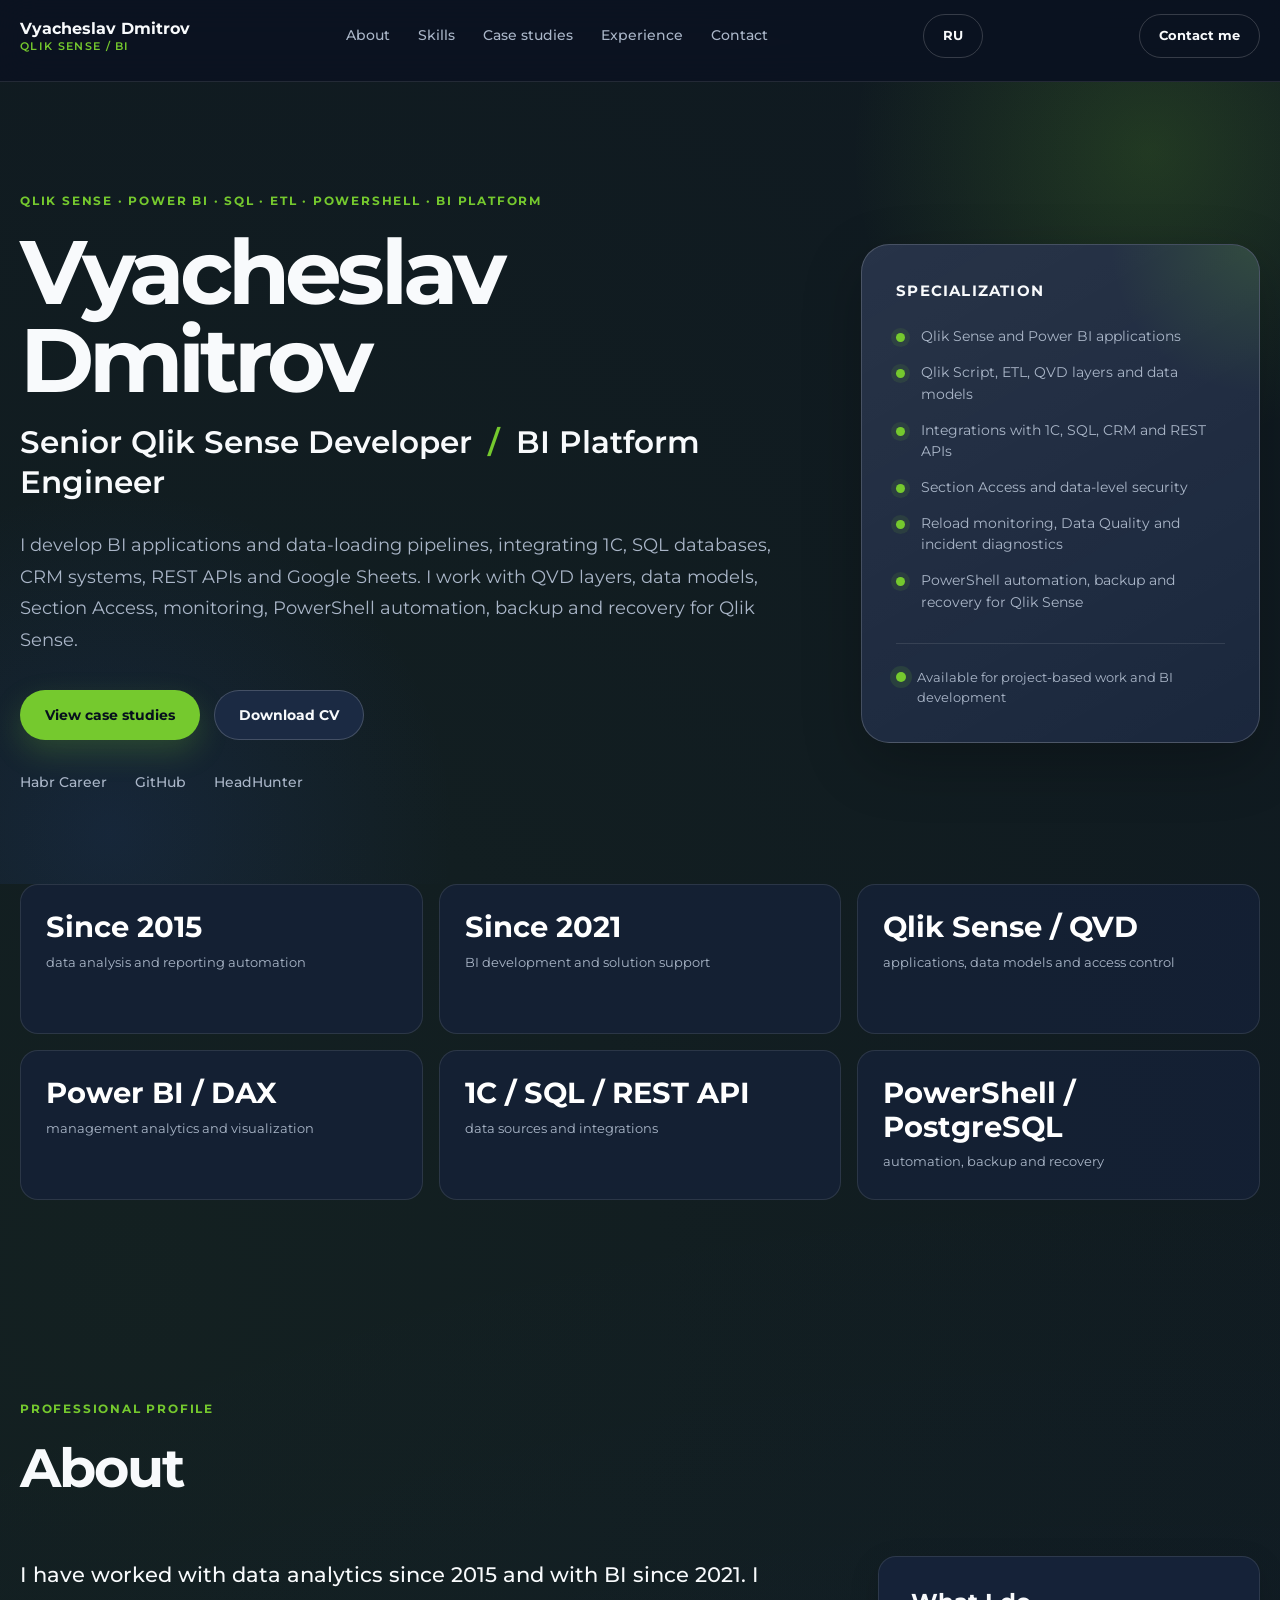
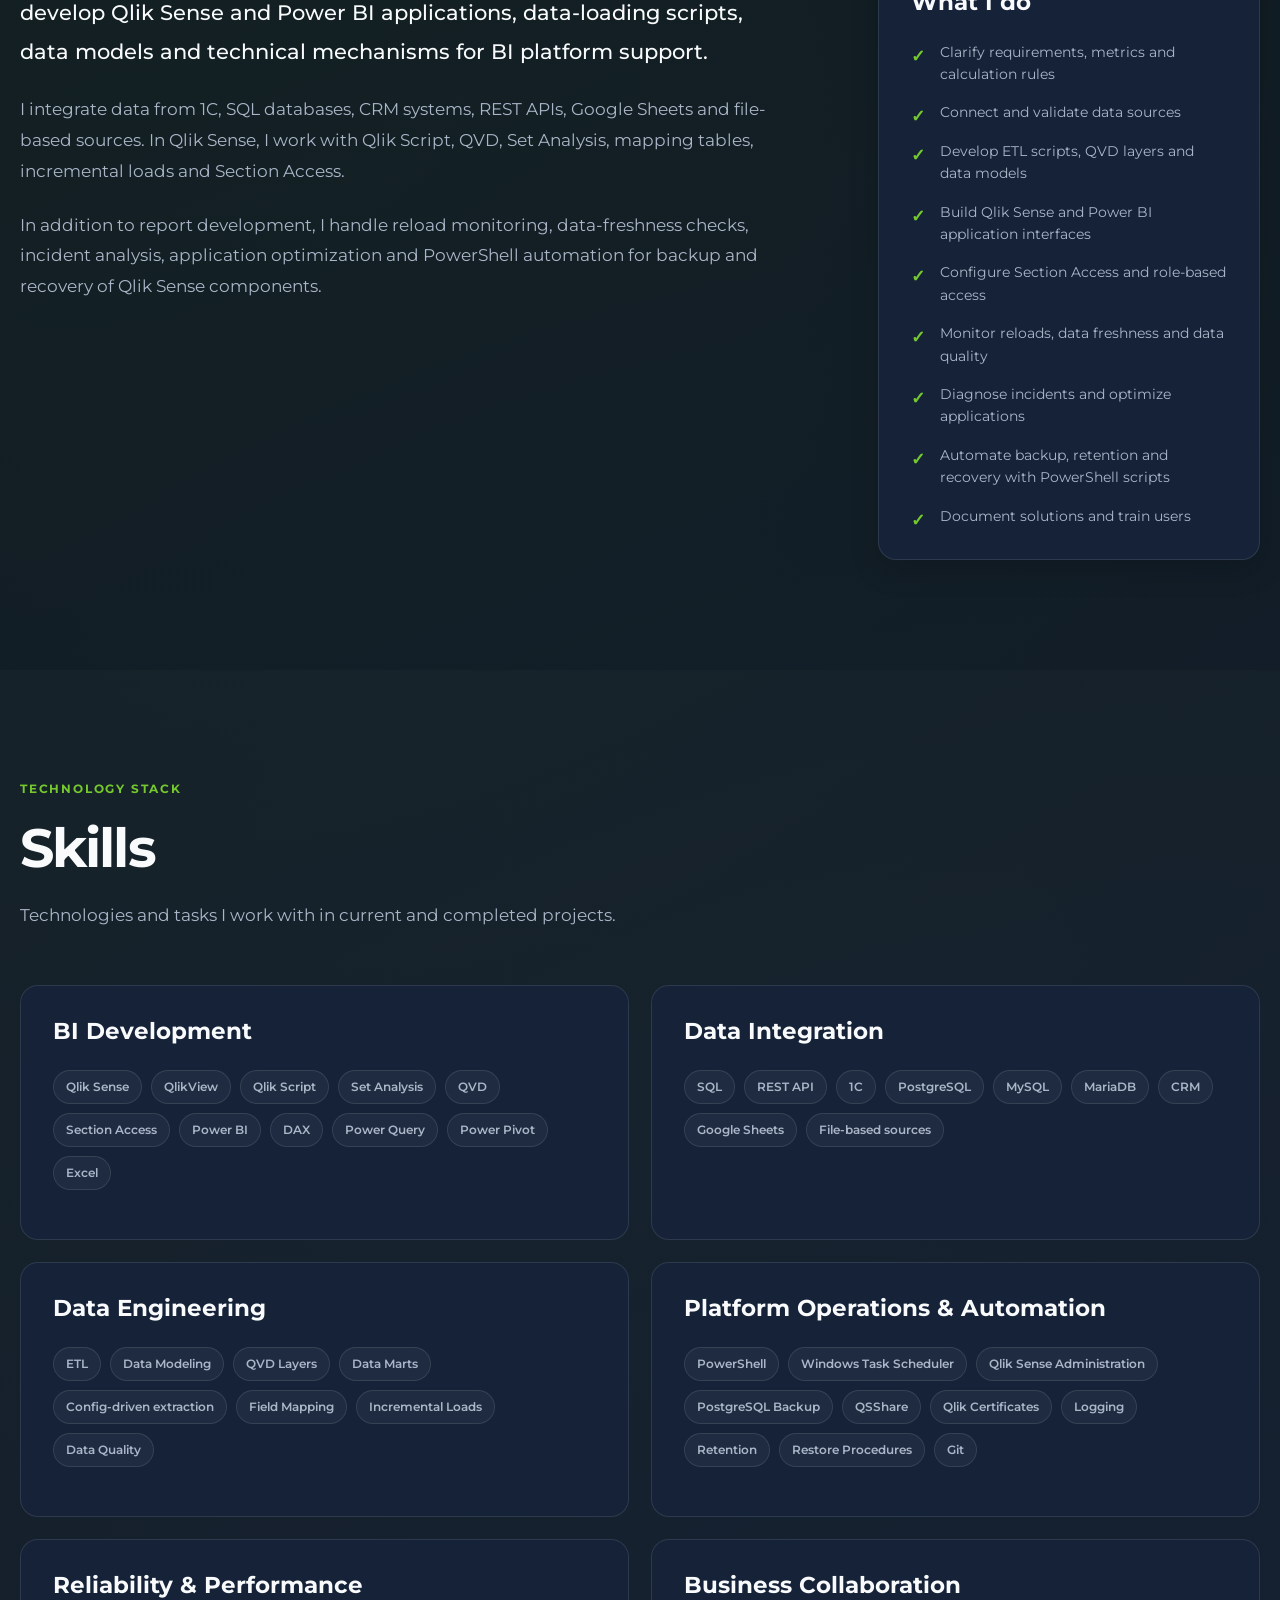
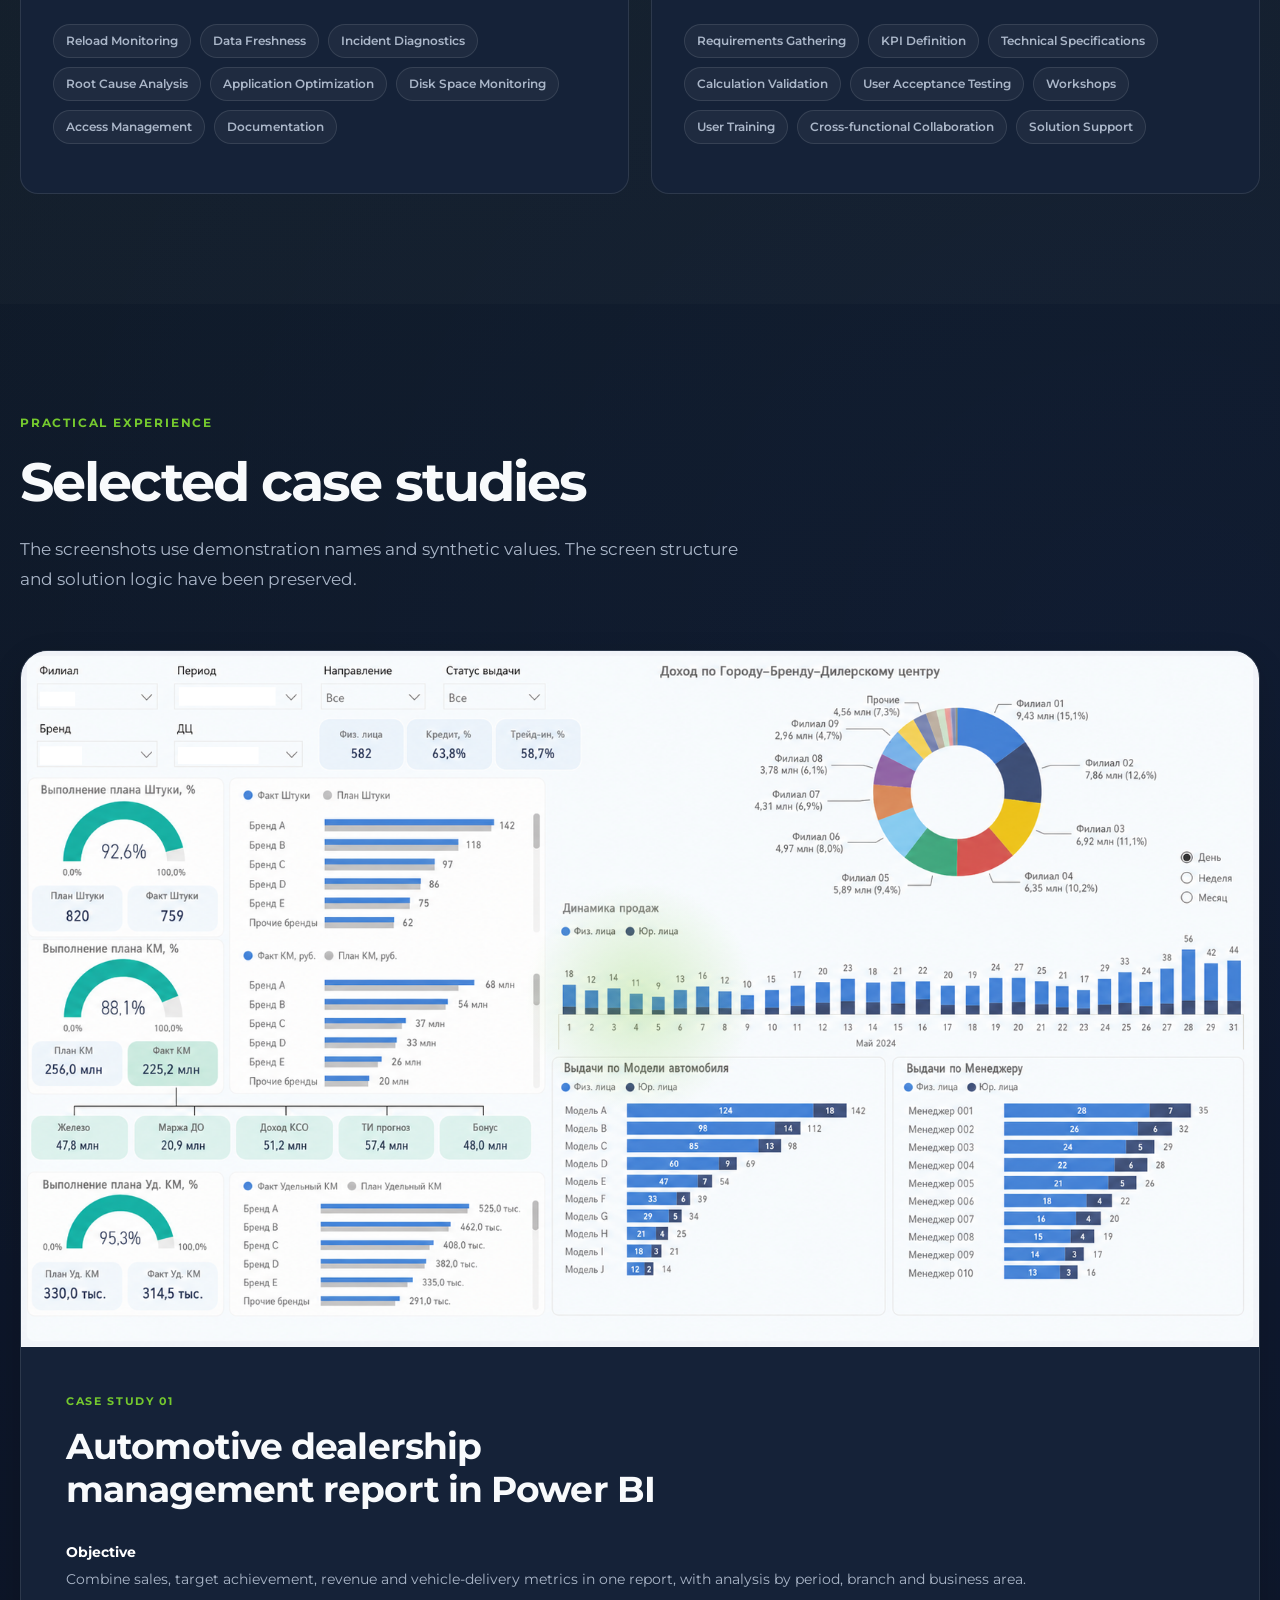
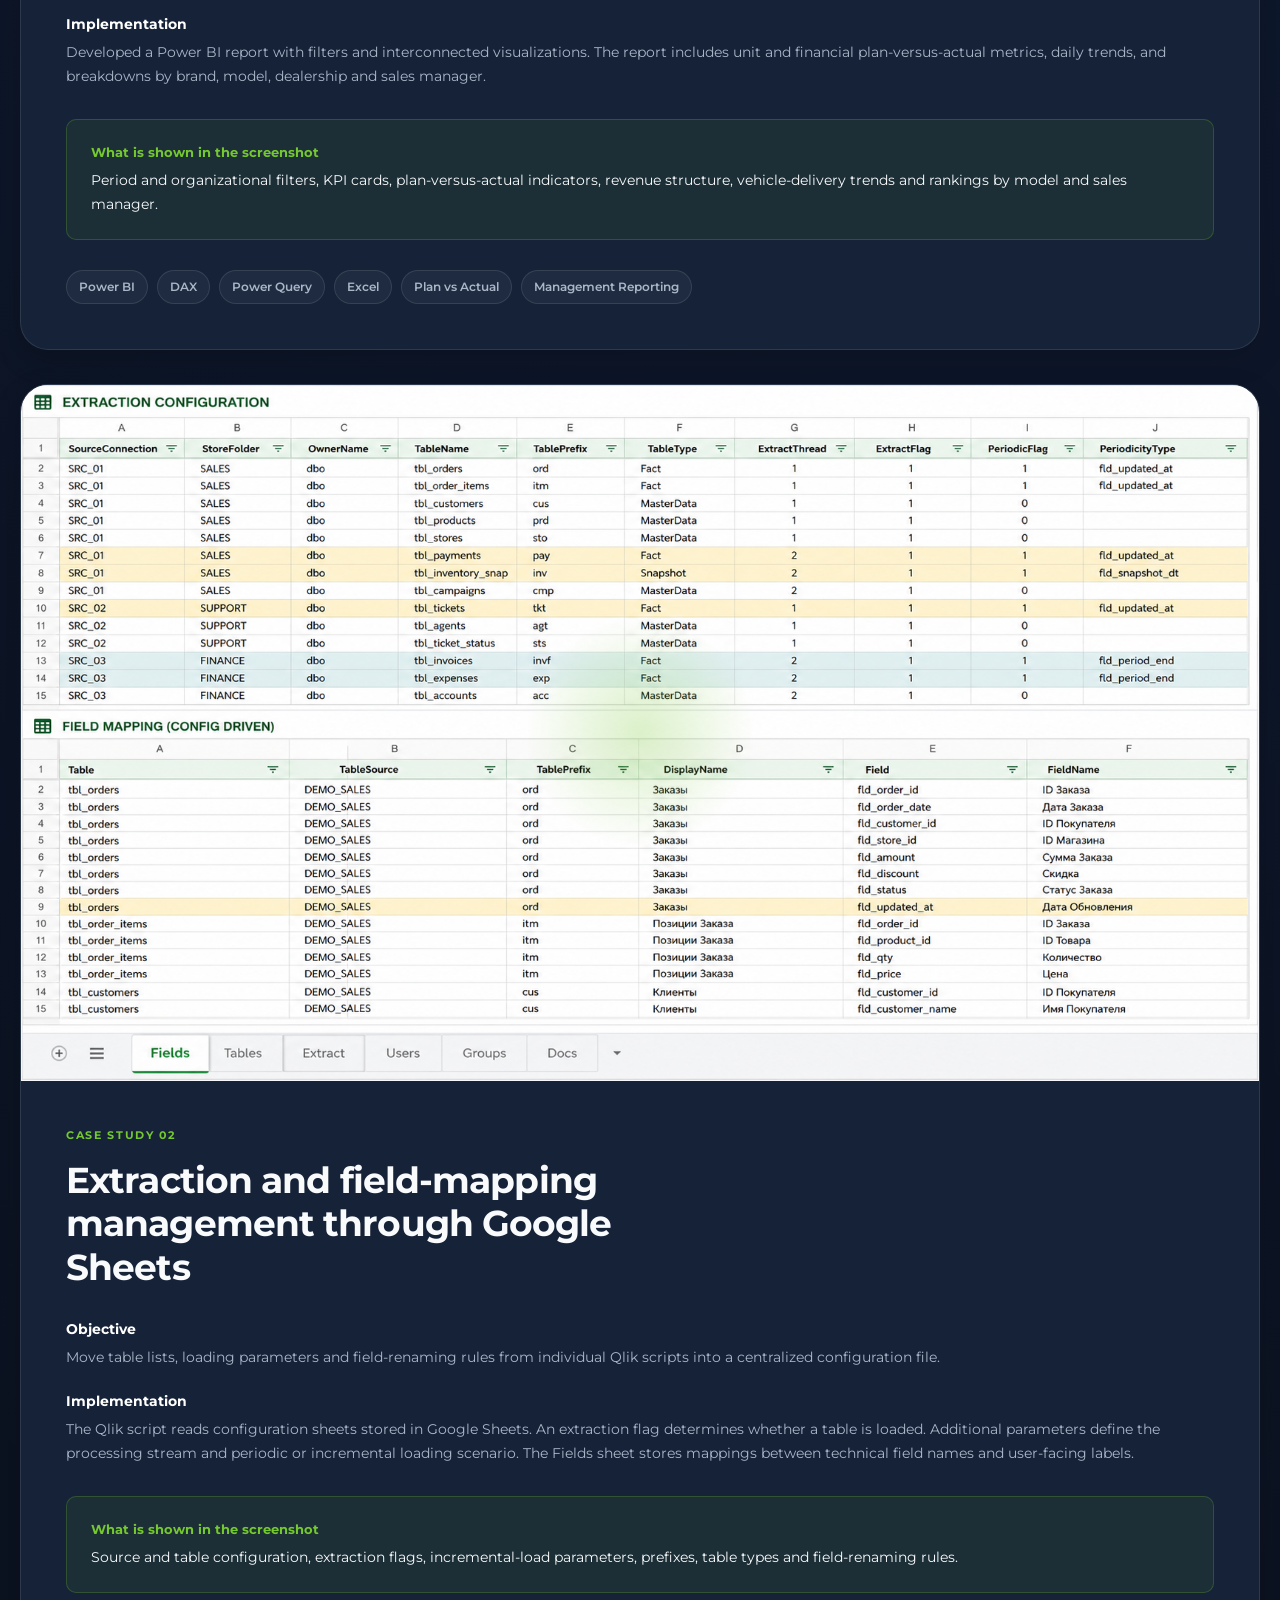
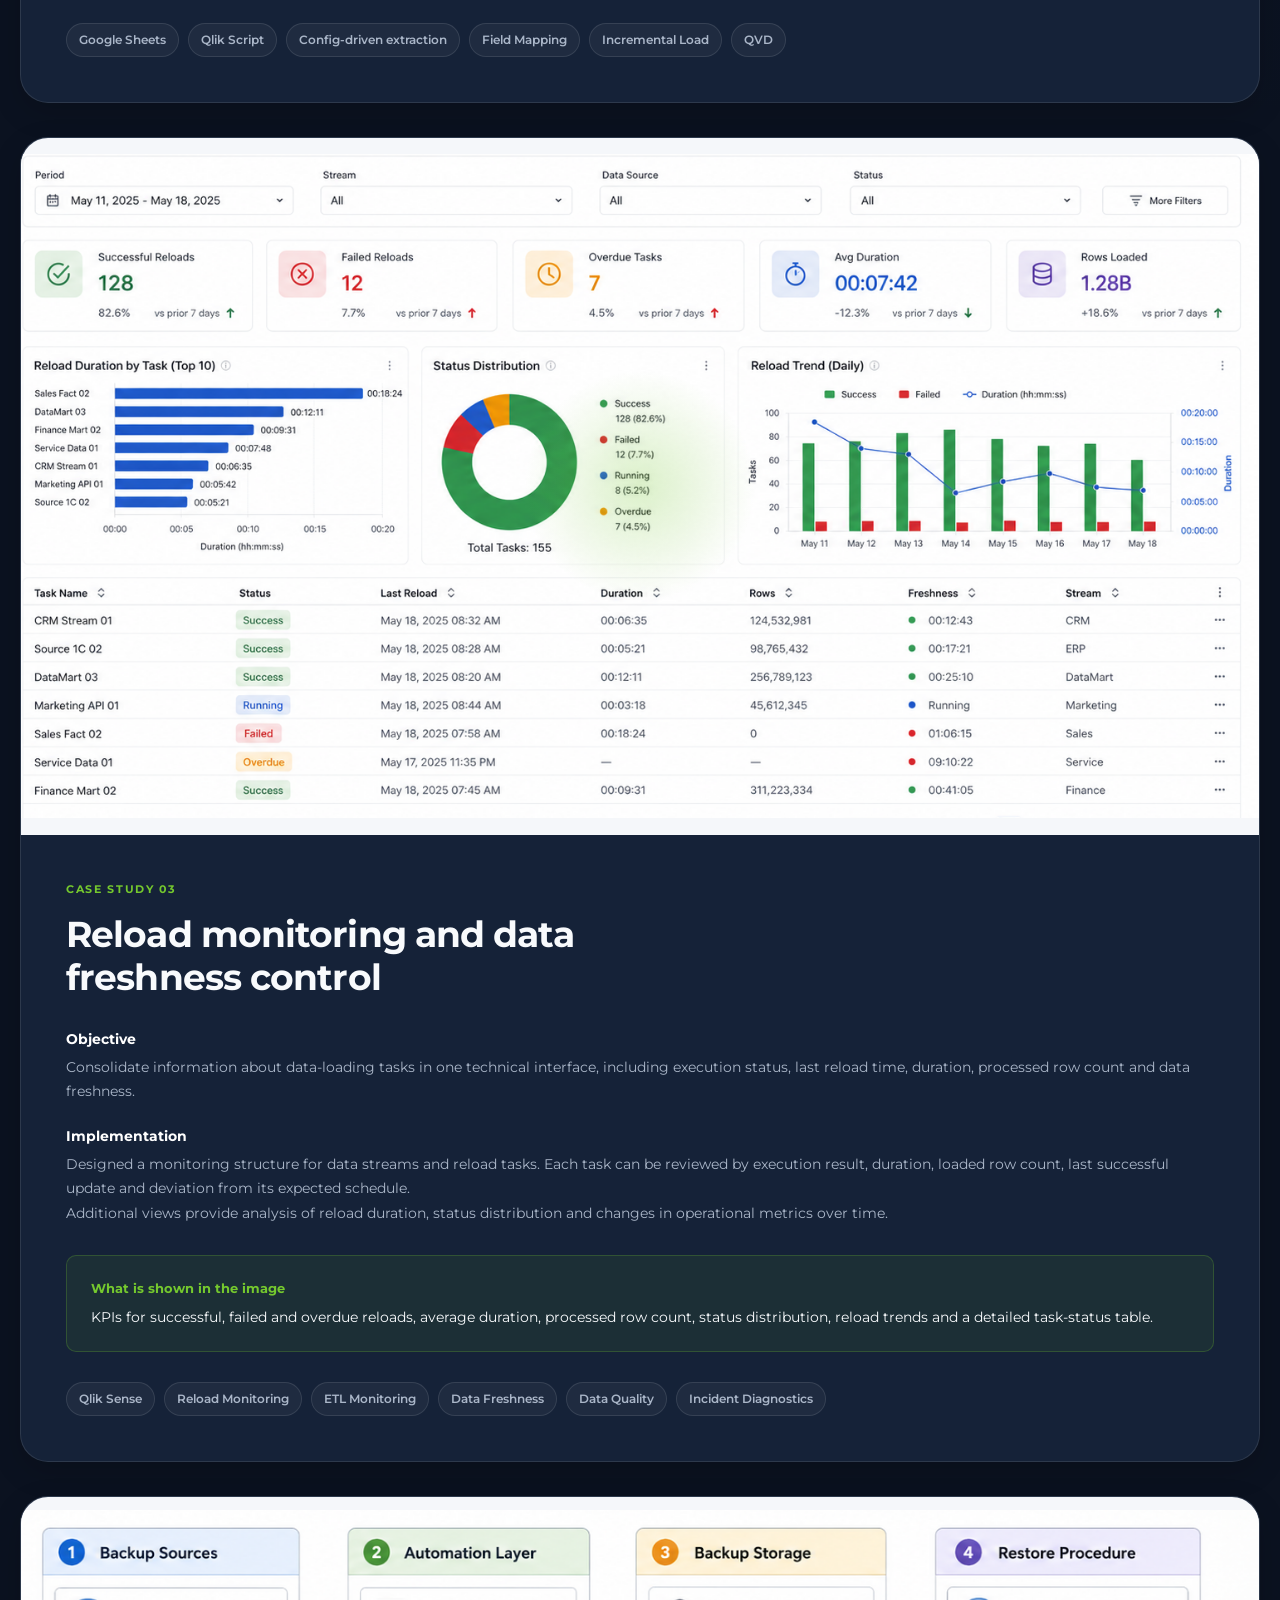
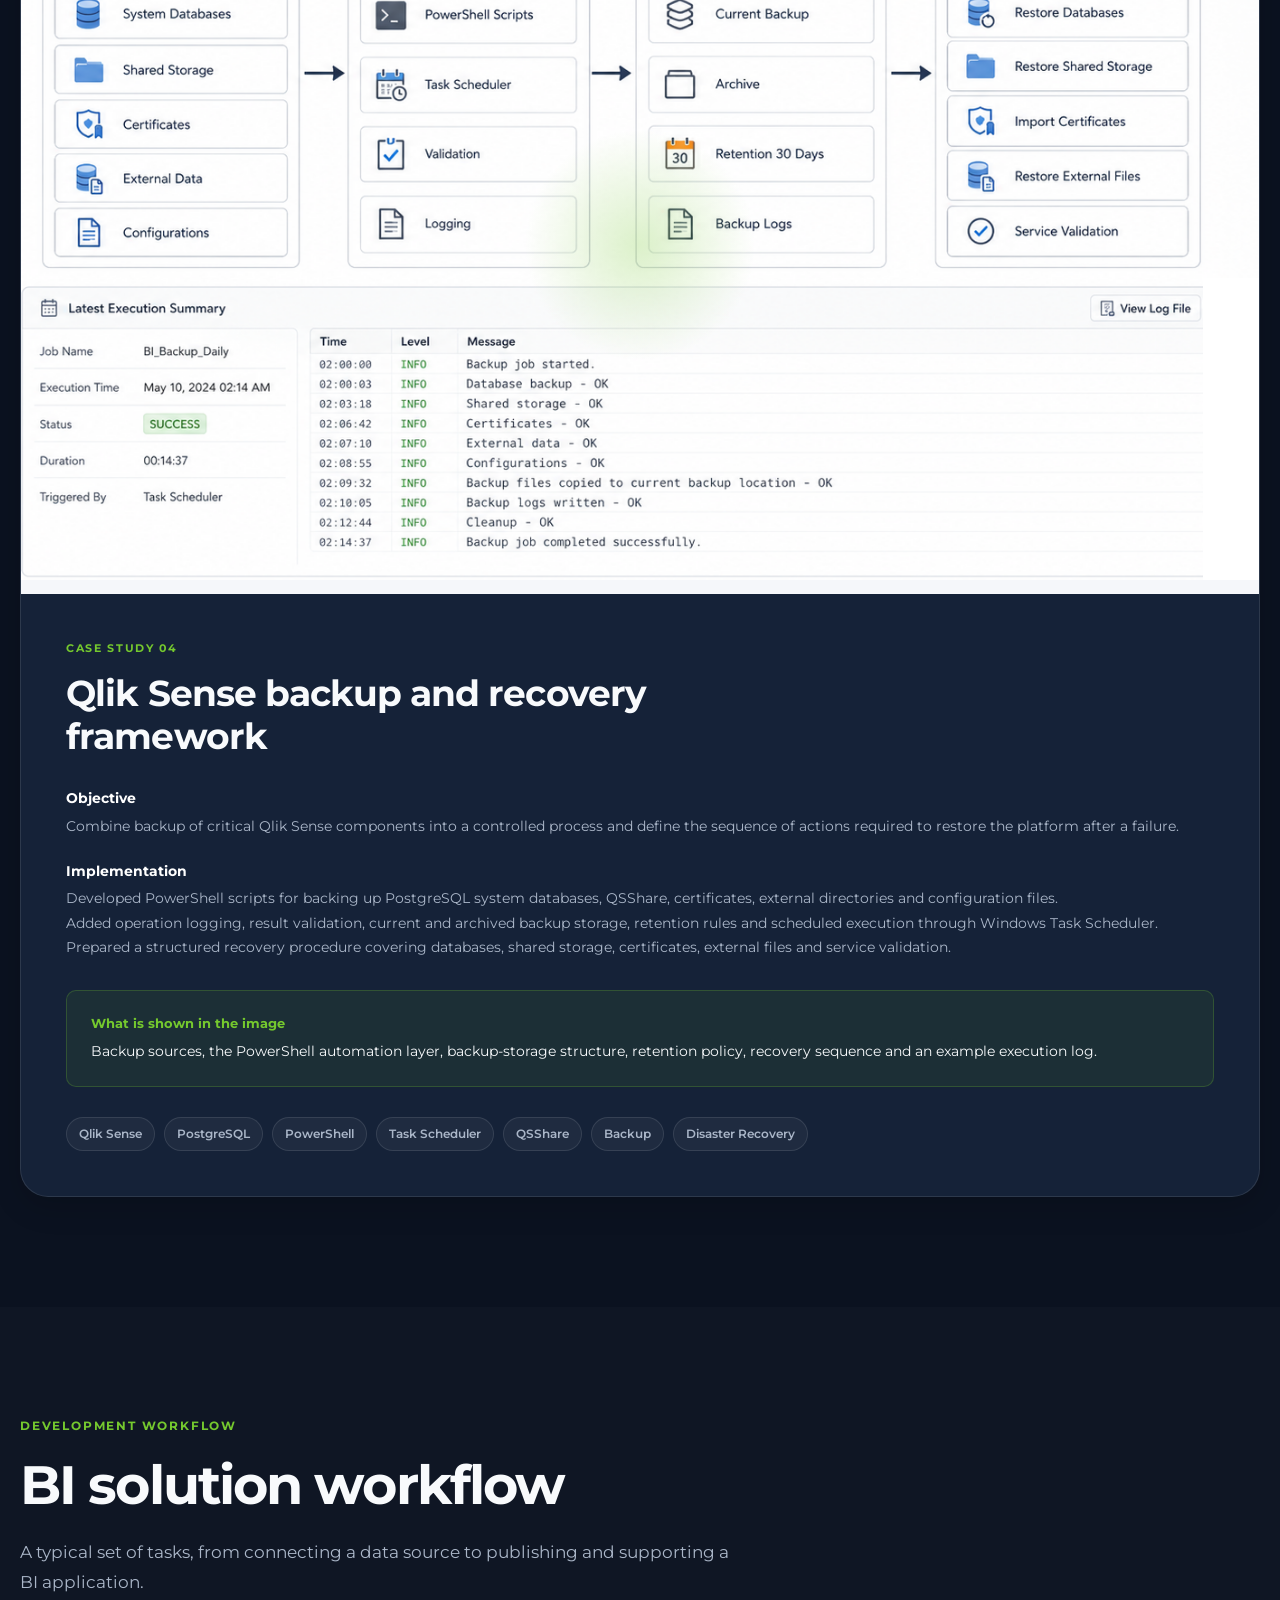
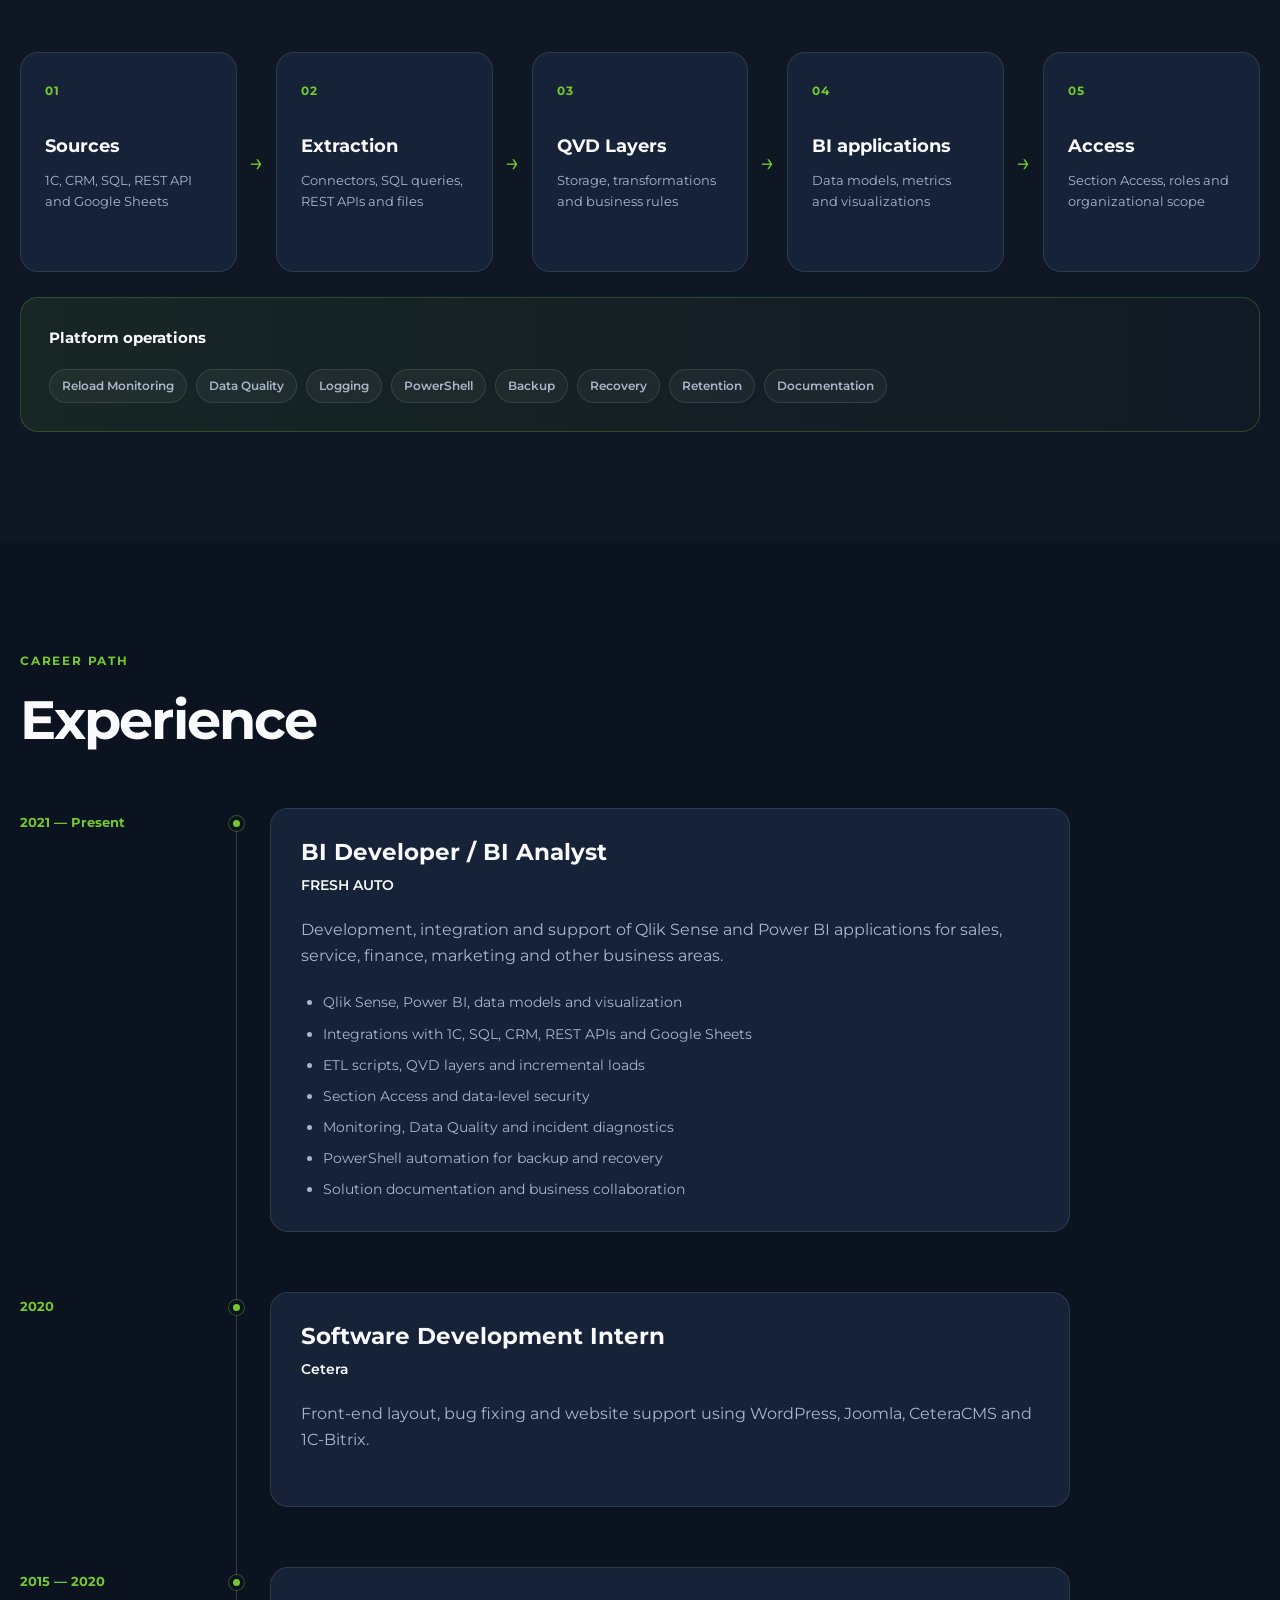
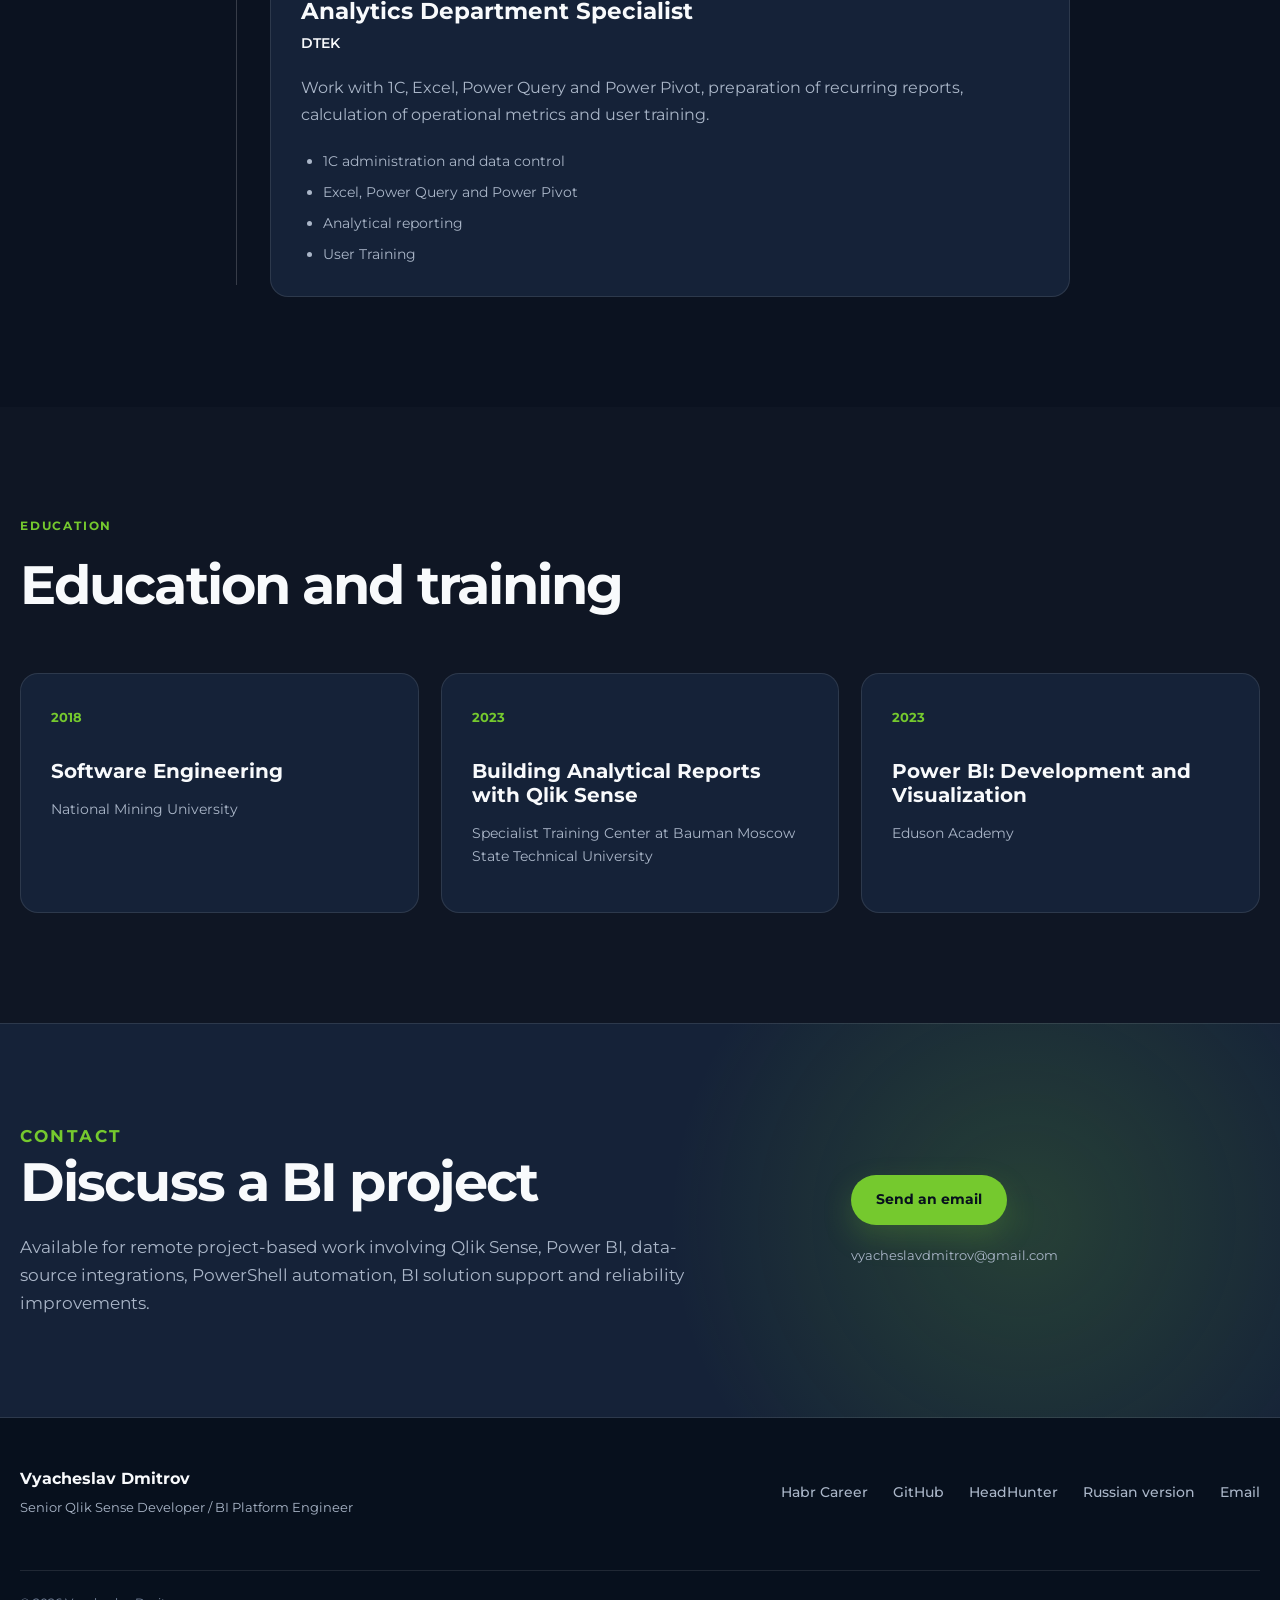
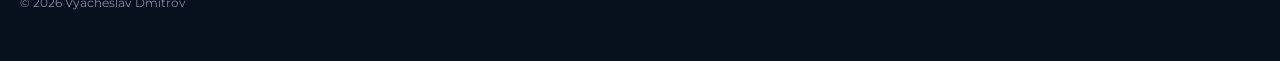
==== commit 29844e9e: "final eng" ====
--- a/eng/index.html
+++ b/eng/index.html
@@ -1,1116 +1,1047 @@
 <!DOCTYPE html>
 <html lang="en">
-  <head>
-    <meta charset="UTF-8">
-    <meta name="viewport" content="width=device-width, initial-scale=1.0">
-
-    <title>
-      Vyacheslav Dmitrov — Senior Qlik Sense Developer / BI Platform Engineer
-    </title>
-
-    <meta
-      name="description"
-      content="Portfolio of Vyacheslav Dmitrov: Qlik Sense and Power BI development, ETL, QVD, SQL, REST API, 1C integrations, Section Access, monitoring, backup and BI platform support."
-    >
-
-    <meta name="author" content="Vyacheslav Dmitrov">
-    <meta name="theme-color" content="#0f172a">
-
-    <link
-      rel="canonical"
-      href="https://vyacheslavdmitrov.github.io/portfolio/eng/"
-    >
-
-    <link
-      rel="alternate"
-      hreflang="ru"
-      href="https://vyacheslavdmitrov.github.io/portfolio/"
-    >
-
-    <link
-      rel="alternate"
-      hreflang="en"
-      href="https://vyacheslavdmitrov.github.io/portfolio/eng/"
-    >
-
-    <link
-      rel="alternate"
-      hreflang="x-default"
-      href="https://vyacheslavdmitrov.github.io/portfolio/eng/"
-    >
-
-    <meta
-      property="og:title"
-      content="Vyacheslav Dmitrov — Senior Qlik Sense Developer"
-    >
-
-    <meta
-      property="og:description"
-      content="Qlik Sense, Power BI, ETL, QVD, SQL, REST API, 1C integrations and BI platform engineering."
-    >
-
-    <meta property="og:type" content="website">
-    <meta property="og:locale" content="en_US">
-    <meta property="og:locale:alternate" content="ru_RU">
-
-    <meta
-      property="og:url"
-      content="https://vyacheslavdmitrov.github.io/portfolio/eng/"
-    >
-
-    <meta
-      property="og:image"
-      content="https://vyacheslavdmitrov.github.io/portfolio/img/cases/powerbi-sales-dashboard.webp"
-    >
-
-    <meta
-      property="og:image:alt"
-      content="Power BI management dashboard from the portfolio of Vyacheslav Dmitrov"
-    >
-
-    <link rel="preconnect" href="https://fonts.googleapis.com">
-
-    <link
-      rel="preconnect"
-      href="https://fonts.gstatic.com"
-      crossorigin
-    >
-
-    <link
-      href="https://fonts.googleapis.com/css2?family=Montserrat:wght@400;500;600;700&display=swap"
-      rel="stylesheet"
-    >
-
-    <link rel="stylesheet" href="../style.css">
-  </head>
-
-  <body>
-    <header class="page-header">
-      <div class="container header-container">
-        <a
-          class="logo"
-          href="#top"
-          aria-label="Go to the top of the page"
-        >
-          <span class="logo-name">Vyacheslav Dmitrov</span>
-          <span class="logo-role">Qlik Sense / BI</span>
-        </a>
-
-        <nav
-          class="main-navigation"
-          aria-label="Main navigation"
-        >
-          <a href="#about">About</a>
-          <a href="#skills">Skills</a>
-          <a href="#cases">Case studies</a>
-          <a href="#experience">Experience</a>
-          <a href="#contacts">Contact</a>
-        </nav>
-
-        <a
-          class="button button-small button-outline"
-          href="../"
-          lang="ru"
-          hreflang="ru"
-          aria-label="Open the Russian version"
-        >
-          RU
-        </a>
-
-        <a
-          class="button button-small button-outline"
-          href="mailto:vyacheslavdmitrov@gmail.com"
-        >
-          Contact me
-        </a>
+ <head>
+  <meta charset="utf-8">
+  <meta content="width=device-width, initial-scale=1.0" name="viewport">
+  <title>
+   Vyacheslav Dmitrov &mdash; Senior Qlik Sense Developer / BI Platform Engineer
+  </title>
+  <meta content="Portfolio of Vyacheslav Dmitrov: Qlik Sense, Power BI, ETL, QVD, SQL, REST API, 1C integrations, PowerShell automation, monitoring, backup and recovery for BI platforms." name="description">
+  <meta content="Vyacheslav Dmitrov" name="author">
+  <meta content="#0f172a" name="theme-color">
+  <link href="https://vyacheslavdmitrov.github.io/portfolio/eng/" rel="canonical">
+  <link href="https://vyacheslavdmitrov.github.io/portfolio/" hreflang="ru" rel="alternate">
+  <link href="https://vyacheslavdmitrov.github.io/portfolio/eng/" hreflang="en" rel="alternate">
+  <link href="https://vyacheslavdmitrov.github.io/portfolio/eng/" hreflang="x-default" rel="alternate">
+  <meta content="Vyacheslav Dmitrov &mdash; Senior Qlik Sense Developer" property="og:title">
+  <meta content="Qlik Sense, Power BI, ETL, QVD, SQL, REST API, 1C integrations and BI platform engineering." property="og:description">
+  <meta content="website" property="og:type">
+  <meta content="en_US" property="og:locale">
+  <meta content="ru_RU" property="og:locale:alternate">
+  <meta content="https://vyacheslavdmitrov.github.io/portfolio/eng/" property="og:url">
+  <meta content="https://vyacheslavdmitrov.github.io/portfolio/img/cases/powerbi-sales-dashboard.webp" property="og:image">
+  <meta content="Power BI management report from the portfolio of Vyacheslav Dmitrov" property="og:image:alt">
+  <link href="https://fonts.googleapis.com" rel="preconnect">
+  <link crossorigin href="https://fonts.gstatic.com" rel="preconnect">
+  <link href="https://fonts.googleapis.com/css2?family=Montserrat:wght@400;500;600;700&display=swap" rel="stylesheet">
+  <link href="../style.css?v=20260729" rel="stylesheet">
+ </head>
+ <body>
+  <header class="page-header">
+   <div class="container header-container">
+    <a aria-label="Go to the top of the page" class="logo" href="#top">
+     <span class="logo-name">
+      Vyacheslav Dmitrov
+     </span>
+     <span class="logo-role">
+      Qlik Sense / BI
+     </span>
+    </a>
+    <nav aria-label="Main navigation" class="main-navigation">
+     <a href="#about">
+      About
+     </a>
+     <a href="#skills">
+      Skills
+     </a>
+     <a href="#cases">
+      Case studies
+     </a>
+     <a href="#experience">
+      Experience
+     </a>
+     <a href="#contacts">
+      Contact
+     </a>
+    </nav>
+    <a aria-label="Open the Russian version" class="button button-small button-outline" href="../" hreflang="ru" lang="ru">
+     RU
+    </a>
+    <a class="button button-small button-outline" href="mailto:vyacheslavdmitrov@gmail.com">
+     Contact me
+    </a>
+   </div>
+  </header>
+  <main id="top">
+   <section class="hero">
+    <div class="container hero-container">
+     <div class="hero-content">
+      <p class="section-label">
+       Qlik Sense &middot; Power BI &middot; SQL &middot; ETL &middot; PowerShell &middot; BI Platform
+      </p>
+      <h1>
+       Vyacheslav Dmitrov
+      </h1>
+      <p class="hero-role">
+       Senior Qlik Sense Developer
+       <span>
+        /
+       </span>
+       BI Platform Engineer
+      </p>
+      <p class="hero-description">
+       I develop BI applications and data-loading pipelines, integrating 1C, SQL databases, CRM systems, REST APIs and Google Sheets. I work with QVD layers, data models, Section Access, monitoring, PowerShell automation, backup and recovery for Qlik Sense.
+      </p>
+      <div class="hero-actions">
+       <a class="button button-primary" href="#cases">
+        View case studies
+       </a>
+       <a class="button button-secondary" download href="../assets/docs/vyacheslav-dmitrov-resume-en.pdf" rel="noopener noreferrer" target="_blank">
+        Download CV
+       </a>
       </div>
-    </header>
-
-    <main id="top">
-      <section class="hero">
-        <div class="container hero-container">
-          <div class="hero-content">
-            <p class="section-label">
-              Qlik Sense · Power BI · ETL · QVD · SQL · REST API
-            </p>
-
-            <h1>Vyacheslav Dmitrov</h1>
-
-            <p class="hero-role">
-              Senior Qlik Sense Developer
-              <span>/</span>
-              BI Platform Engineer
-            </p>
-
-            <p class="hero-description">
-              I develop BI applications and data-loading pipelines.
-              I integrate data from 1C, SQL databases, CRM systems,
-              REST APIs and Google Sheets, and build QVD layers,
-              data models, Section Access, monitoring and backup
-              procedures for Qlik Sense.
-            </p>
-
-            <div class="hero-actions">
-              <a
-                class="button button-primary"
-                href="#cases"
-              >
-                View case studies
-              </a>
-
-              <a
-                class="button button-secondary"
-                href="../assets/docs/vyacheslav-dmitrov-resume-en.pdf"
-                target="_blank"
-                rel="noopener noreferrer"
-                download
-              >
-                Download CV
-              </a>
-            </div>
-
-            <div class="hero-links">
-              <a
-                href="https://career.habr.com/mitro7"
-                target="_blank"
-                rel="noopener noreferrer"
-              >
-                Habr Career
-              </a>
-
-              <a
-                href="https://github.com/vyacheslavdmitrov"
-                target="_blank"
-                rel="noopener noreferrer"
-              >
-                GitHub
-              </a>
-
-              <a
-                href="https://rostov.hh.ru/resume/9851c2deff0911af680039ed1f31436a314e34"
-                target="_blank"
-                rel="noopener noreferrer"
-              >
-                HeadHunter
-              </a>
-            </div>
-          </div>
-
-          <aside
-            class="hero-card"
-            aria-label="Specialization"
-          >
-            <p class="hero-card-title">
-              Specialization
-            </p>
-
-            <ul class="hero-specialization">
-              <li>Qlik Sense and Power BI applications</li>
-              <li>Qlik Script, ETL and QVD layers</li>
-              <li>1C, SQL, CRM and REST API integrations</li>
-              <li>Section Access and data-level security</li>
-              <li>Reload monitoring and incident diagnostics</li>
-              <li>Qlik Sense backup and recovery</li>
-            </ul>
-
-            <div class="availability">
-              <span
-                class="availability-indicator"
-                aria-hidden="true"
-              ></span>
-
-              Available for project-based work and BI development
-            </div>
-          </aside>
-        </div>
-      </section>
-
-      <section
-        class="metrics"
-        aria-label="Main areas of expertise"
-      >
-        <div class="container metrics-grid">
-          <article class="metric-card">
-            <strong>Since 2015</strong>
-            <span>data analysis and reporting</span>
-          </article>
-
-          <article class="metric-card">
-            <strong>Since 2021</strong>
-            <span>BI development</span>
-          </article>
-
-          <article class="metric-card">
-            <strong>Qlik Sense / QVD</strong>
-            <span>primary technology stack</span>
-          </article>
-
-          <article class="metric-card">
-            <strong>Power BI / DAX</strong>
-            <span>management reporting</span>
-          </article>
-
-          <article class="metric-card">
-            <strong>1C / SQL / API</strong>
-            <span>data sources and integrations</span>
-          </article>
-        </div>
-      </section>
-
-      <section
-        class="section about"
-        id="about"
-      >
-        <div class="container">
-          <div class="section-heading">
-            <p class="section-label">
-              Professional profile
-            </p>
-
-            <h2>About me</h2>
-          </div>
-
-          <div class="about-grid">
-            <div class="about-content">
-              <p class="about-lead">
-                I have worked in BI since 2021, developing
-                Qlik Sense and Power BI applications,
-                data-loading scripts, data models and technical
-                mechanisms for BI platform support.
-              </p>
-
-              <p>
-                I integrate data from 1C, SQL databases, CRM systems,
-                REST APIs, Google Sheets and file-based sources.
-                In Qlik Sense, I work with Qlik Script, QVD,
-                Set Analysis, mapping tables and Section Access.
-              </p>
-
-              <p>
-                My responsibilities include requirements analysis,
-                report development, calculation validation,
-                reload support, incident analysis and backup
-                of Qlik Sense components.
-              </p>
-            </div>
-
-            <div class="principles-card">
-              <h3>What I do</h3>
-
-              <ul class="check-list">
-                <li>
-                  Clarify requirements and define business metrics
-                </li>
-
-                <li>
-                  Connect and validate data sources
-                </li>
-
-                <li>
-                  Develop ETL scripts and QVD layers
-                </li>
-
-                <li>
-                  Build data models and application interfaces
-                </li>
-
-                <li>
-                  Configure Section Access
-                </li>
-
-                <li>
-                  Diagnose application and reload errors
-                </li>
-
-                <li>
-                  Develop backup and recovery procedures
-                </li>
-              </ul>
-            </div>
-          </div>
-        </div>
-      </section>
-
-      <section
-        class="section skills-section"
-        id="skills"
-      >
-        <div class="container">
-          <div class="section-heading">
-            <p class="section-label">
-              Technology stack
-            </p>
-
-            <h2>Skills</h2>
-
-            <p>
-              Technologies and tasks I work with
-              in current and completed projects.
-            </p>
-          </div>
-
-          <div class="skills-grid">
-            <article class="skill-card">
-              <h3>BI Development</h3>
-
-              <div class="tags">
-                <span>Qlik Sense</span>
-                <span>Qlik Script</span>
-                <span>Set Analysis</span>
-                <span>QVD</span>
-                <span>Section Access</span>
-                <span>QlikView</span>
-                <span>Power BI</span>
-                <span>DAX</span>
-                <span>Power Query</span>
-              </div>
-            </article>
-
-            <article class="skill-card">
-              <h3>Data Integration</h3>
-
-              <div class="tags">
-                <span>SQL</span>
-                <span>REST API</span>
-                <span>1C</span>
-                <span>PostgreSQL</span>
-                <span>MySQL</span>
-                <span>MariaDB</span>
-                <span>CRM</span>
-                <span>Google Sheets</span>
-              </div>
-            </article>
-
-            <article class="skill-card">
-              <h3>BI Engineering</h3>
-
-              <div class="tags">
-                <span>ETL</span>
-                <span>Data Modeling</span>
-                <span>Config-driven Extraction</span>
-                <span>Field Mapping</span>
-                <span>Incremental Loads</span>
-                <span>Reload Monitoring</span>
-                <span>Application Optimization</span>
-                <span>Backup</span>
-                <span>Disaster Recovery</span>
-                <span>PowerShell</span>
-              </div>
-            </article>
-
-            <article class="skill-card">
-              <h3>Business Collaboration</h3>
-
-              <div class="tags">
-                <span>Requirements Gathering</span>
-                <span>Metric Definition</span>
-                <span>Technical Specifications</span>
-                <span>Calculation Validation</span>
-                <span>User Acceptance Testing</span>
-                <span>User Training</span>
-                <span>Solution Support</span>
-              </div>
-            </article>
-          </div>
-        </div>
-      </section>
-
-      <section
-        class="section cases-section"
-        id="cases"
-      >
-        <div class="container">
-          <div class="section-heading">
-            <p class="section-label">
-              Practical experience
-            </p>
-
-            <h2>Selected case studies</h2>
-
-            <p>
-              The screenshots use demonstration names
-              and synthetic values. The screen structure
-              and solution logic have been preserved.
-            </p>
-          </div>
-
-          <div class="cases-list">
-            <article class="case-card">
-              <div class="case-media">
-                <img
-                  src="../img/cases/powerbi-sales-dashboard.webp"
-                  alt="Anonymized Power BI management report"
-                  width="1600"
-                  height="900"
-                  loading="lazy"
-                  decoding="async"
-                >
-              </div>
-
-              <div class="case-content">
-                <p class="case-number">
-                  Case study 01
-                </p>
-
-                <h3>
-                  Automotive dealership management report
-                  in Power BI
-                </h3>
-
-                <div class="case-section">
-                  <h4>Objective</h4>
-
-                  <p>
-                    Combine sales, target achievement,
-                    revenue and vehicle delivery metrics
-                    in one report, with analysis by period,
-                    branch and business area.
-                  </p>
-                </div>
-
-                <div class="case-section">
-                  <h4>Implementation</h4>
-
-                  <p>
-                    I developed a Power BI report with filters
-                    and interconnected visualizations.
-                    The report includes unit and financial
-                    plan-versus-actual metrics, daily trends,
-                    and breakdowns by brand, model,
-                    dealership and sales manager.
-                  </p>
-                </div>
-
-                <div class="case-result">
-                  <strong>
-                    What is shown in the screenshot
-                  </strong>
-
-                  <p>
-                    Period and organizational filters,
-                    KPI cards, plan-versus-actual indicators,
-                    revenue structure, vehicle delivery trends
-                    and rankings by model and sales manager.
-                  </p>
-                </div>
-
-                <div class="case-stack">
-                  <span>Power BI</span>
-                  <span>DAX</span>
-                  <span>Power Query</span>
-                  <span>Excel</span>
-                  <span>Plan vs Actual</span>
-                  <span>Management Reporting</span>
-                </div>
-              </div>
-            </article>
-
-            <article class="case-card">
-              <div class="case-media">
-                <img
-                  src="../img/cases/config-driven-extract.webp"
-                  alt="Anonymized extraction and field-mapping configuration"
-                  width="1600"
-                  height="900"
-                  loading="lazy"
-                  decoding="async"
-                >
-              </div>
-
-              <div class="case-content">
-                <p class="case-number">
-                  Case study 02
-                </p>
-
-                <h3>
-                  Extraction and field-mapping management
-                  through Google Sheets
-                </h3>
-
-                <div class="case-section">
-                  <h4>Objective</h4>
-
-                  <p>
-                    Move table lists, loading parameters
-                    and field-renaming rules from individual
-                    Qlik scripts into a centralized
-                    configuration file.
-                  </p>
-                </div>
-
-                <div class="case-section">
-                  <h4>Implementation</h4>
-
-                  <p>
-                    The Qlik script reads configuration sheets
-                    stored in Google Sheets. An extraction flag
-                    determines whether a table is loaded.
-                    Additional parameters define the processing
-                    stream and periodic or incremental loading
-                    scenario. The Fields sheet stores mappings
-                    between technical field names and
-                    user-facing labels.
-                  </p>
-                </div>
-
-                <div class="case-result">
-                  <strong>
-                    What is shown in the screenshot
-                  </strong>
-
-                  <p>
-                    Source and table configuration,
-                    extraction flags, incremental-load parameters,
-                    prefixes, table types and field-renaming rules.
-                  </p>
-                </div>
-
-                <div class="case-stack">
-                  <span>Google Sheets</span>
-                  <span>Qlik Script</span>
-                  <span>Config-driven Extraction</span>
-                  <span>Field Mapping</span>
-                  <span>Incremental Load</span>
-                  <span>QVD</span>
-                </div>
-              </div>
-            </article>
-
-              <article class="case-card">
-              <div class="case-media">
-                <img
-                  src="../img/cases/qlik-reload-monitoring.png"
-                  alt="Demonstration dashboard for BI reload monitoring and data freshness control"
-                  width="1672"
-                  height="941"
-                  loading="lazy"
-                  decoding="async"
-                >
-              </div>
-
-              <div class="case-content">
-                <p class="case-number">
-                  Case study 03
-                </p>
-
-                <h3>
-                  BI reload monitoring
-                  and data freshness control
-                </h3>
-
-                <div class="case-section">
-                  <h4>Objective</h4>
-
-                  <p>
-                    Consolidate information about data-loading tasks
-                    in one technical interface, including execution
-                    status, last reload time, duration, processed
-                    row count and data freshness.
-                  </p>
-                </div>
-
-                <div class="case-section">
-                  <h4>Implementation</h4>
-
-                  <p>
-                    Designed a monitoring structure for data streams
-                    and reload tasks. Each task can be reviewed by
-                    execution result, duration, loaded row count,
-                    last successful update and deviation from
-                    its expected schedule.
-                  </p>
-
-                  <p>
-                    Additional views provide analysis of reload
-                    duration, status distribution and changes
-                    in operational metrics over time.
-                  </p>
-                </div>
-
-                <div class="case-result">
-                  <strong>
-                    What is shown in the image
-                  </strong>
-
-                  <p>
-                    KPIs for successful, failed and overdue reloads,
-                    average duration, processed row count,
-                    status distribution, reload trends
-                    and a detailed task-status table.
-                  </p>
-                </div>
-
-                <div class="case-stack">
-                  <span>Qlik Sense</span>
-                  <span>Reload Monitoring</span>
-                  <span>ETL Monitoring</span>
-                  <span>Data Freshness</span>
-                  <span>Data Quality</span>
-                  <span>Incident Diagnostics</span>
-                </div>
-              </div>
-            </article>
-
-            <article class="case-card">
-              <div class="case-media">
-                <img
-                  src="../img/cases/qlik-backup-recovery.png"
-                  alt="Demonstration architecture of Qlik Sense backup and recovery processes"
-                  width="1672"
-                  height="941"
-                  loading="lazy"
-                  decoding="async"
-                >
-              </div>
-
-              <div class="case-content">
-                <p class="case-number">
-                  Case study 04
-                </p>
-
-                <h3>
-                  Qlik Sense backup
-                  and recovery framework
-                </h3>
-
-                <div class="case-section">
-                  <h4>Objective</h4>
-
-                  <p>
-                    Combine backup of critical Qlik Sense components
-                    into a controlled process and define the sequence
-                    of actions required to restore the platform
-                    after a critical failure.
-                  </p>
-                </div>
-
-                <div class="case-section">
-                  <h4>Implementation</h4>
-
-                  <p>
-                    Developed PowerShell scripts for backing up
-                    PostgreSQL system databases, QSShare,
-                    certificates, external directories
-                    and configuration files.
-                  </p>
-
-                  <p>
-                    Added operation logging, result validation,
-                    current and archived backup storage,
-                    retention rules and a structure suitable
-                    for scheduled execution.
-                  </p>
-
-                  <p>
-                    Prepared a documented recovery sequence
-                    covering databases, shared storage,
-                    certificates, external files
-                    and service validation.
-                  </p>
-                </div>
-
-                <div class="case-result">
-                  <strong>
-                    What is shown in the image
-                  </strong>
-
-                  <p>
-                    Backup sources, the PowerShell automation layer,
-                    backup-storage structure, retention policy,
-                    recovery sequence and an example execution log.
-                  </p>
-                </div>
-
-                <div class="case-stack">
-                  <span>Qlik Sense</span>
-                  <span>PostgreSQL</span>
-                  <span>PowerShell</span>
-                  <span>QSShare</span>
-                  <span>Backup</span>
-                  <span>Disaster Recovery</span>
-                </div>
-              </div>
-             </article>
-
-            <article class="case-card">
-              <!-- Case study 03 -->
-            </article>
-
-            <article class="case-card">
-              <!-- Case study 04 -->
-            </article>
-          </div>
-        </div>
-      </section>
-
-      <section class="section architecture-section">
-        <div class="container">
-          <div class="section-heading">
-            <p class="section-label">
-              Development workflow
-            </p>
-
-            <h2>BI solution workflow</h2>
-
-            <p>
-              A typical set of tasks, from connecting
-              a data source to publishing and supporting
-              a BI application.
-            </p>
-          </div>
-
-          <div class="architecture-flow">
-            <article class="architecture-step">
-              <span class="architecture-number">01</span>
-              <h3>Sources</h3>
-              <p>1C, CRM, SQL, REST API and Google Sheets</p>
-            </article>
-
-            <span
-              class="architecture-arrow"
-              aria-hidden="true"
-            >
-              →
-            </span>
-
-            <article class="architecture-step">
-              <span class="architecture-number">02</span>
-              <h3>Extraction</h3>
-              <p>Connectors, SQL queries, REST APIs and files</p>
-            </article>
-
-            <span
-              class="architecture-arrow"
-              aria-hidden="true"
-            >
-              →
-            </span>
-
-            <article class="architecture-step">
-              <span class="architecture-number">03</span>
-              <h3>QVD layers</h3>
-              <p>Storage, transformations and business rules</p>
-            </article>
-
-            <span
-              class="architecture-arrow"
-              aria-hidden="true"
-            >
-              →
-            </span>
-
-            <article class="architecture-step">
-              <span class="architecture-number">04</span>
-              <h3>BI applications</h3>
-              <p>Data models, metrics and visualizations</p>
-            </article>
-
-            <span
-              class="architecture-arrow"
-              aria-hidden="true"
-            >
-              →
-            </span>
-
-            <article class="architecture-step">
-              <span class="architecture-number">05</span>
-              <h3>Access</h3>
-              <p>Section Access, roles and organizational scope</p>
-            </article>
-          </div>
-
-          <div class="platform-layer">
-            <strong>
-              Platform operations
-            </strong>
-
-            <div class="tags">
-              <span>Reload Monitoring</span>
-              <span>Logs</span>
-              <span>Data Validation</span>
-              <span>Backup</span>
-              <span>Recovery</span>
-              <span>Documentation</span>
-            </div>
-          </div>
-        </div>
-      </section>
-
-      <section
-        class="section experience-section"
-        id="experience"
-      >
-        <div class="container">
-          <div class="section-heading">
-            <p class="section-label">
-              Career path
-            </p>
-
-            <h2>Experience</h2>
-          </div>
-
-          <div class="timeline">
-            <article class="timeline-item">
-              <div class="timeline-period">
-                2021 — Present
-              </div>
-
-              <div class="timeline-content">
-                <h3>
-                  BI Developer / BI Analyst
-                </h3>
-
-                <p class="timeline-company">
-                  FRESH AUTO
-                </p>
-
-                <p>
-                  Development and support of Qlik Sense
-                  and Power BI applications for sales,
-                  service, finance, marketing
-                  and other business units.
-                </p>
-
-                <ul>
-                  <li>
-                    Qlik Sense, Power BI and data models
-                  </li>
-
-                  <li>
-                    Integrations with 1C, SQL, CRM and REST APIs
-                  </li>
-
-                  <li>
-                    ETL scripts and QVD layers
-                  </li>
-
-                  <li>
-                    Section Access and data access controls
-                  </li>
-
-                  <li>
-                    Reload monitoring and diagnostics
-                  </li>
-
-                  <li>
-                    Backup of Qlik Sense components
-                  </li>
-                </ul>
-              </div>
-            </article>
-
-            <article class="timeline-item">
-              <div class="timeline-period">
-                2020
-              </div>
-
-              <div class="timeline-content">
-                <h3>Software Development Intern</h3>
-
-                <p class="timeline-company">
-                  Cetera
-                </p>
-
-                <p>
-                  Front-end layout, bug fixing
-                  and website support using WordPress,
-                  Joomla, CeteraCMS and 1C-Bitrix.
-                </p>
-              </div>
-            </article>
-
-            <article class="timeline-item">
-              <div class="timeline-period">
-                2015 — 2020
-              </div>
-
-              <div class="timeline-content">
-                <h3>
-                  Analytics Department Specialist
-                </h3>
-
-                <p class="timeline-company">
-                  DTEK
-                </p>
-
-                <p>
-                  Work with 1C, Excel, Power Query and Power Pivot,
-                  preparation of recurring reports,
-                  calculation of operational metrics
-                  and user training.
-                </p>
-
-                <ul>
-                  <li>
-                    1C administration and data control
-                  </li>
-
-                  <li>
-                    Excel, Power Query and Power Pivot
-                  </li>
-
-                  <li>
-                    Analytical reporting
-                  </li>
-
-                  <li>
-                    User training
-                  </li>
-                </ul>
-              </div>
-            </article>
-          </div>
-        </div>
-      </section>
-
-      <section class="section education-section">
-        <div class="container">
-          <div class="section-heading">
-            <p class="section-label">
-              Education
-            </p>
-
-            <h2>Education and training</h2>
-          </div>
-
-          <div class="education-grid">
-            <article class="education-card">
-              <span class="education-year">
-                2018
-              </span>
-
-              <h3>Software Engineering</h3>
-
-              <p>
-                National Mining University
-              </p>
-            </article>
-
-            <article class="education-card">
-              <span class="education-year">
-                2023
-              </span>
-
-              <h3>
-                Building Analytical Reports
-                with Qlik Sense
-              </h3>
-
-              <p>
-                Specialist Training Center
-                at Bauman Moscow State Technical University
-              </p>
-            </article>
-
-            <article class="education-card">
-              <span class="education-year">
-                2023
-              </span>
-
-              <h3>
-                Power BI: Development and Visualization
-              </h3>
-
-              <p>
-                Eduson Academy
-              </p>
-            </article>
-          </div>
-        </div>
-      </section>
-
-      <section
-        class="contact-section"
-        id="contacts"
-      >
-        <div class="container contact-container">
-          <div>
-            <p class="section-label">
-              Contact
-            </p>
-
-            <h2>Discuss a BI project</h2>
-
-            <p>
-              I am available for project-based work involving
-              Qlik Sense, Power BI, data-source integrations,
-              BI solution support and platform development.
-            </p>
-          </div>
-
-          <div class="contact-actions">
-            <a
-              class="button button-primary"
-              href="mailto:vyacheslavdmitrov@gmail.com"
-            >
-              Send an email
-            </a>
-
-            <a
-              class="contact-email"
-              href="mailto:vyacheslavdmitrov@gmail.com"
-            >
-              vyacheslavdmitrov@gmail.com
-            </a>
-          </div>
-        </div>
-      </section>
-    </main>
-
-    <footer class="page-footer">
-      <div class="container footer-container">
-        <div>
-          <strong>
-            Vyacheslav Dmitrov
-          </strong>
-
-          <p>
-            Senior Qlik Sense Developer / BI Platform Engineer
-          </p>
-        </div>
-
-        <div class="footer-links">
-          <a
-            href="https://career.habr.com/mitro7"
-            target="_blank"
-            rel="noopener noreferrer"
-          >
-            Habr Career
-          </a>
-
-          <a
-            href="https://github.com/vyacheslavdmitrov"
-            target="_blank"
-            rel="noopener noreferrer"
-          >
-            GitHub
-          </a>
-
-          <a
-            href="https://rostov.hh.ru/resume/9851c2deff0911af680039ed1f31436a314e34"
-            target="_blank"
-            rel="noopener noreferrer"
-          >
-            HeadHunter
-          </a>
-
-          <a
-            href="../"
-            lang="ru"
-            hreflang="ru"
-          >
-            Русская версия
-          </a>
-
-          <a href="mailto:vyacheslavdmitrov@gmail.com">
-            Email
-          </a>
-        </div>
-
-        <p class="copyright">
-          © 2026 Vyacheslav Dmitrov
+      <div class="hero-links">
+       <a href="https://career.habr.com/mitro7" rel="noopener noreferrer" target="_blank">
+        Habr Career
+       </a>
+       <a href="https://github.com/vyacheslavdmitrov" rel="noopener noreferrer" target="_blank">
+        GitHub
+       </a>
+       <a href="https://rostov.hh.ru/resume/9851c2deff0911af680039ed1f31436a314e34" rel="noopener noreferrer" target="_blank">
+        HeadHunter
+       </a>
+      </div>
+     </div>
+     <aside aria-label="Specialization" class="hero-card">
+      <p class="hero-card-title">
+       Specialization
+      </p>
+      <ul class="hero-specialization">
+       <li>
+        Qlik Sense and Power BI applications
+       </li>
+       <li>
+        Qlik Script, ETL, QVD layers and data models
+       </li>
+       <li>
+        Integrations with 1C, SQL, CRM and REST APIs
+       </li>
+       <li>
+        Section Access and data-level security
+       </li>
+       <li>
+        Reload monitoring, Data Quality and incident diagnostics
+       </li>
+       <li>
+        PowerShell automation, backup and recovery for Qlik Sense
+       </li>
+      </ul>
+      <div class="availability">
+       <span aria-hidden="true" class="availability-indicator">
+       </span>
+       Available for project-based work and BI development
+      </div>
+     </aside>
+    </div>
+   </section>
+   <section aria-label="Main areas of expertise" class="metrics">
+    <div class="container metrics-grid">
+     <article class="metric-card">
+      <strong>
+       Since 2015
+      </strong>
+      <span>
+       data analysis and reporting automation
+      </span>
+     </article>
+     <article class="metric-card">
+      <strong>
+       Since 2021
+      </strong>
+      <span>
+       BI development and solution support
+      </span>
+     </article>
+     <article class="metric-card">
+      <strong>
+       Qlik Sense / QVD
+      </strong>
+      <span>
+       applications, data models and access control
+      </span>
+     </article>
+     <article class="metric-card">
+      <strong>
+       Power BI / DAX
+      </strong>
+      <span>
+       management analytics and visualization
+      </span>
+     </article>
+     <article class="metric-card">
+      <strong>
+       1C / SQL / REST API
+      </strong>
+      <span>
+       data sources and integrations
+      </span>
+     </article>
+     <article class="metric-card">
+      <strong>
+       PowerShell / PostgreSQL
+      </strong>
+      <span>
+       automation, backup and recovery
+      </span>
+     </article>
+    </div>
+   </section>
+   <section class="section about" id="about">
+    <div class="container">
+     <div class="section-heading">
+      <p class="section-label">
+       Professional profile
+      </p>
+      <h2>
+       About
+      </h2>
+     </div>
+     <div class="about-grid">
+      <div class="about-content">
+       <p class="about-lead">
+        I have worked with data analytics since 2015 and with BI since 2021. I develop Qlik Sense and Power BI applications, data-loading scripts, data models and technical mechanisms for BI platform support.
+       </p>
+       <p>
+        I integrate data from 1C, SQL databases, CRM systems, REST APIs, Google Sheets and file-based sources. In Qlik Sense, I work with Qlik Script, QVD, Set Analysis, mapping tables, incremental loads and Section Access.
+       </p>
+       <p>
+        In addition to report development, I handle reload monitoring, data-freshness checks, incident analysis, application optimization and PowerShell automation for backup and recovery of Qlik Sense components.
+       </p>
+      </div>
+      <div class="principles-card">
+       <h3>
+        What I do
+       </h3>
+       <ul class="check-list">
+        <li>
+         Clarify requirements, metrics and calculation rules
+        </li>
+        <li>
+         Connect and validate data sources
+        </li>
+        <li>
+         Develop ETL scripts, QVD layers and data models
+        </li>
+        <li>
+         Build Qlik Sense and Power BI application interfaces
+        </li>
+        <li>
+         Configure Section Access and role-based access
+        </li>
+        <li>
+         Monitor reloads, data freshness and data quality
+        </li>
+        <li>
+         Diagnose incidents and optimize applications
+        </li>
+        <li>
+         Automate backup, retention and recovery with PowerShell scripts
+        </li>
+        <li>
+         Document solutions and train users
+        </li>
+       </ul>
+      </div>
+     </div>
+    </div>
+   </section>
+   <section class="section skills-section" id="skills">
+    <div class="container">
+     <div class="section-heading">
+      <p class="section-label">
+       Technology stack
+      </p>
+      <h2>
+       Skills
+      </h2>
+      <p>
+       Technologies and tasks I work with in current and completed projects.
+      </p>
+     </div>
+     <div class="skills-grid">
+      <article class="skill-card">
+       <h3>
+        BI Development
+       </h3>
+       <div class="tags">
+        <span>
+         Qlik Sense
+        </span>
+        <span>
+         QlikView
+        </span>
+        <span>
+         Qlik Script
+        </span>
+        <span>
+         Set Analysis
+        </span>
+        <span>
+         QVD
+        </span>
+        <span>
+         Section Access
+        </span>
+        <span>
+         Power BI
+        </span>
+        <span>
+         DAX
+        </span>
+        <span>
+         Power Query
+        </span>
+        <span>
+         Power Pivot
+        </span>
+        <span>
+         Excel
+        </span>
+       </div>
+      </article>
+      <article class="skill-card">
+       <h3>
+        Data Integration
+       </h3>
+       <div class="tags">
+        <span>
+         SQL
+        </span>
+        <span>
+         REST API
+        </span>
+        <span>
+         1C
+        </span>
+        <span>
+         PostgreSQL
+        </span>
+        <span>
+         MySQL
+        </span>
+        <span>
+         MariaDB
+        </span>
+        <span>
+         CRM
+        </span>
+        <span>
+         Google Sheets
+        </span>
+        <span>
+         File-based sources
+        </span>
+       </div>
+      </article>
+      <article class="skill-card">
+       <h3>
+        Data Engineering
+       </h3>
+       <div class="tags">
+        <span>
+         ETL
+        </span>
+        <span>
+         Data Modeling
+        </span>
+        <span>
+         QVD Layers
+        </span>
+        <span>
+         Data Marts
+        </span>
+        <span>
+         Config-driven extraction
+        </span>
+        <span>
+         Field Mapping
+        </span>
+        <span>
+         Incremental Loads
+        </span>
+        <span>
+         Data Quality
+        </span>
+       </div>
+      </article>
+      <article class="skill-card">
+       <h3>
+        Platform Operations & Automation
+       </h3>
+       <div class="tags">
+        <span>
+         PowerShell
+        </span>
+        <span>
+         Windows Task Scheduler
+        </span>
+        <span>
+         Qlik Sense Administration
+        </span>
+        <span>
+         PostgreSQL Backup
+        </span>
+        <span>
+         QSShare
+        </span>
+        <span>
+         Qlik Certificates
+        </span>
+        <span>
+         Logging
+        </span>
+        <span>
+         Retention
+        </span>
+        <span>
+         Restore Procedures
+        </span>
+        <span>
+         Git
+        </span>
+       </div>
+      </article>
+      <article class="skill-card">
+       <h3>
+        Reliability & Performance
+       </h3>
+       <div class="tags">
+        <span>
+         Reload Monitoring
+        </span>
+        <span>
+         Data Freshness
+        </span>
+        <span>
+         Incident Diagnostics
+        </span>
+        <span>
+         Root Cause Analysis
+        </span>
+        <span>
+         Application Optimization
+        </span>
+        <span>
+         Disk Space Monitoring
+        </span>
+        <span>
+         Access Management
+        </span>
+        <span>
+         Documentation
+        </span>
+       </div>
+      </article>
+      <article class="skill-card">
+       <h3>
+        Business Collaboration
+       </h3>
+       <div class="tags">
+        <span>
+         Requirements Gathering
+        </span>
+        <span>
+         KPI Definition
+        </span>
+        <span>
+         Technical Specifications
+        </span>
+        <span>
+         Calculation Validation
+        </span>
+        <span>
+         User Acceptance Testing
+        </span>
+        <span>
+         Workshops
+        </span>
+        <span>
+         User Training
+        </span>
+        <span>
+         Cross-functional Collaboration
+        </span>
+        <span>
+         Solution Support
+        </span>
+       </div>
+      </article>
+     </div>
+    </div>
+   </section>
+   <section class="section cases-section" id="cases">
+    <div class="container">
+     <div class="section-heading">
+      <p class="section-label">
+       Practical experience
+      </p>
+      <h2>
+       Selected case studies
+      </h2>
+      <p>
+       The screenshots use demonstration names and synthetic values. The screen structure and solution logic have been preserved.
+      </p>
+     </div>
+     <div class="cases-list">
+      <article class="case-card">
+       <div class="case-media">
+        <img alt="Anonymized Power BI management report" decoding="async" height="900" loading="lazy" src="../img/cases/powerbi-sales-dashboard.webp" width="1600">
+       </div>
+       <div class="case-content">
+        <p class="case-number">
+         Case study 01
         </p>
+        <h3>
+         Automotive dealership management report in Power BI
+        </h3>
+        <div class="case-section">
+         <h4>
+          Objective
+         </h4>
+         <p>
+          Combine sales, target achievement, revenue and vehicle-delivery metrics in one report, with analysis by period, branch and business area.
+         </p>
+        </div>
+        <div class="case-section">
+         <h4>
+          Implementation
+         </h4>
+         <p>
+          Developed a Power BI report with filters and interconnected visualizations. The report includes unit and financial plan-versus-actual metrics, daily trends, and breakdowns by brand, model, dealership and sales manager.
+         </p>
+        </div>
+        <div class="case-result">
+         <strong>
+          What is shown in the screenshot
+         </strong>
+         <p>
+          Period and organizational filters, KPI cards, plan-versus-actual indicators, revenue structure, vehicle-delivery trends and rankings by model and sales manager.
+         </p>
+        </div>
+        <div class="case-stack">
+         <span>
+          Power BI
+         </span>
+         <span>
+          DAX
+         </span>
+         <span>
+          Power Query
+         </span>
+         <span>
+          Excel
+         </span>
+         <span>
+          Plan vs Actual
+         </span>
+         <span>
+          Management Reporting
+         </span>
+        </div>
+       </div>
+      </article>
+      <article class="case-card">
+       <div class="case-media">
+        <img alt="Anonymized extraction and field-mapping configuration" decoding="async" height="900" loading="lazy" src="../img/cases/config-driven-extract.webp" width="1600">
+       </div>
+       <div class="case-content">
+        <p class="case-number">
+         Case study 02
+        </p>
+        <h3>
+         Extraction and field-mapping management through Google Sheets
+        </h3>
+        <div class="case-section">
+         <h4>
+          Objective
+         </h4>
+         <p>
+          Move table lists, loading parameters and field-renaming rules from individual Qlik scripts into a centralized configuration file.
+         </p>
+        </div>
+        <div class="case-section">
+         <h4>
+          Implementation
+         </h4>
+         <p>
+          The Qlik script reads configuration sheets stored in Google Sheets. An extraction flag determines whether a table is loaded. Additional parameters define the processing stream and periodic or incremental loading scenario. The Fields sheet stores mappings between technical field names and user-facing labels.
+         </p>
+        </div>
+        <div class="case-result">
+         <strong>
+          What is shown in the screenshot
+         </strong>
+         <p>
+          Source and table configuration, extraction flags, incremental-load parameters, prefixes, table types and field-renaming rules.
+         </p>
+        </div>
+        <div class="case-stack">
+         <span>
+          Google Sheets
+         </span>
+         <span>
+          Qlik Script
+         </span>
+         <span>
+          Config-driven extraction
+         </span>
+         <span>
+          Field Mapping
+         </span>
+         <span>
+          Incremental Load
+         </span>
+         <span>
+          QVD
+         </span>
+        </div>
+       </div>
+      </article>
+      <article class="case-card">
+       <div class="case-media">
+        <img alt="Demonstration dashboard for BI reload monitoring and data freshness control" decoding="async" height="941" loading="lazy" src="../img/cases/qlik-reload-monitoring.png" width="1672">
+       </div>
+       <div class="case-content">
+        <p class="case-number">
+         Case study 03
+        </p>
+        <h3>
+         Reload monitoring and data freshness control
+        </h3>
+        <div class="case-section">
+         <h4>
+          Objective
+         </h4>
+         <p>
+          Consolidate information about data-loading tasks in one technical interface, including execution status, last reload time, duration, processed row count and data freshness.
+         </p>
+        </div>
+        <div class="case-section">
+         <h4>
+          Implementation
+         </h4>
+         <p>
+          Designed a monitoring structure for data streams and reload tasks. Each task can be reviewed by execution result, duration, loaded row count, last successful update and deviation from its expected schedule.
+         </p>
+         <p>
+          Additional views provide analysis of reload duration, status distribution and changes in operational metrics over time.
+         </p>
+        </div>
+        <div class="case-result">
+         <strong>
+          What is shown in the image
+         </strong>
+         <p>
+          KPIs for successful, failed and overdue reloads, average duration, processed row count, status distribution, reload trends and a detailed task-status table.
+         </p>
+        </div>
+        <div class="case-stack">
+         <span>
+          Qlik Sense
+         </span>
+         <span>
+          Reload Monitoring
+         </span>
+         <span>
+          ETL Monitoring
+         </span>
+         <span>
+          Data Freshness
+         </span>
+         <span>
+          Data Quality
+         </span>
+         <span>
+          Incident Diagnostics
+         </span>
+        </div>
+       </div>
+      </article>
+      <article class="case-card">
+       <div class="case-media">
+        <img alt="Demonstration architecture of Qlik Sense backup and recovery processes" decoding="async" height="941" loading="lazy" src="../img/cases/qlik-backup-recovery.png" width="1672">
+       </div>
+       <div class="case-content">
+        <p class="case-number">
+         Case study 04
+        </p>
+        <h3>
+         Qlik Sense backup and recovery framework
+        </h3>
+        <div class="case-section">
+         <h4>
+          Objective
+         </h4>
+         <p>
+          Combine backup of critical Qlik Sense components into a controlled process and define the sequence of actions required to restore the platform after a failure.
+         </p>
+        </div>
+        <div class="case-section">
+         <h4>
+          Implementation
+         </h4>
+         <p>
+          Developed PowerShell scripts for backing up PostgreSQL system databases, QSShare, certificates, external directories and configuration files.
+         </p>
+         <p>
+          Added operation logging, result validation, current and archived backup storage, retention rules and scheduled execution through Windows Task Scheduler.
+         </p>
+         <p>
+          Prepared a structured recovery procedure covering databases, shared storage, certificates, external files and service validation.
+         </p>
+        </div>
+        <div class="case-result">
+         <strong>
+          What is shown in the image
+         </strong>
+         <p>
+          Backup sources, the PowerShell automation layer, backup-storage structure, retention policy, recovery sequence and an example execution log.
+         </p>
+        </div>
+        <div class="case-stack">
+         <span>
+          Qlik Sense
+         </span>
+         <span>
+          PostgreSQL
+         </span>
+         <span>
+          PowerShell
+         </span>
+         <span>
+          Task Scheduler
+         </span>
+         <span>
+          QSShare
+         </span>
+         <span>
+          Backup
+         </span>
+         <span>
+          Disaster Recovery
+         </span>
+        </div>
+       </div>
+      </article>
+     </div>
+    </div>
+   </section>
+   <section class="section architecture-section">
+    <div class="container">
+     <div class="section-heading">
+      <p class="section-label">
+       Development workflow
+      </p>
+      <h2>
+       BI solution workflow
+      </h2>
+      <p>
+       A typical set of tasks, from connecting a data source to publishing and supporting a BI application.
+      </p>
+     </div>
+     <div class="architecture-flow">
+      <article class="architecture-step">
+       <span class="architecture-number">
+        01
+       </span>
+       <h3>
+        Sources
+       </h3>
+       <p>
+        1C, CRM, SQL, REST API and Google Sheets
+       </p>
+      </article>
+      <span aria-hidden="true" class="architecture-arrow">
+       &rarr;
+      </span>
+      <article class="architecture-step">
+       <span class="architecture-number">
+        02
+       </span>
+       <h3>
+        Extraction
+       </h3>
+       <p>
+        Connectors, SQL queries, REST APIs and files
+       </p>
+      </article>
+      <span aria-hidden="true" class="architecture-arrow">
+       &rarr;
+      </span>
+      <article class="architecture-step">
+       <span class="architecture-number">
+        03
+       </span>
+       <h3>
+        QVD Layers
+       </h3>
+       <p>
+        Storage, transformations and business rules
+       </p>
+      </article>
+      <span aria-hidden="true" class="architecture-arrow">
+       &rarr;
+      </span>
+      <article class="architecture-step">
+       <span class="architecture-number">
+        04
+       </span>
+       <h3>
+        BI applications
+       </h3>
+       <p>
+        Data models, metrics and visualizations
+       </p>
+      </article>
+      <span aria-hidden="true" class="architecture-arrow">
+       &rarr;
+      </span>
+      <article class="architecture-step">
+       <span class="architecture-number">
+        05
+       </span>
+       <h3>
+        Access
+       </h3>
+       <p>
+        Section Access, roles and organizational scope
+       </p>
+      </article>
+     </div>
+     <div class="platform-layer">
+      <strong>
+       Platform operations
+      </strong>
+      <div class="tags">
+       <span>
+        Reload Monitoring
+       </span>
+       <span>
+        Data Quality
+       </span>
+       <span>
+        Logging
+       </span>
+       <span>
+        PowerShell
+       </span>
+       <span>
+        Backup
+       </span>
+       <span>
+        Recovery
+       </span>
+       <span>
+        Retention
+       </span>
+       <span>
+        Documentation
+       </span>
       </div>
-    </footer>
-  </body>
+     </div>
+    </div>
+   </section>
+   <section class="section experience-section" id="experience">
+    <div class="container">
+     <div class="section-heading">
+      <p class="section-label">
+       Career path
+      </p>
+      <h2>
+       Experience
+      </h2>
+     </div>
+     <div class="timeline">
+      <article class="timeline-item">
+       <div class="timeline-period">
+        2021 &mdash; Present
+       </div>
+       <div class="timeline-content">
+        <h3>
+         BI Developer / BI Analyst
+        </h3>
+        <p class="timeline-company">
+         FRESH AUTO
+        </p>
+        <p>
+         Development, integration and support of Qlik Sense and Power BI applications for sales, service, finance, marketing and other business areas.
+        </p>
+        <ul>
+         <li>
+          Qlik Sense, Power BI, data models and visualization
+         </li>
+         <li>
+          Integrations with 1C, SQL, CRM, REST APIs and Google Sheets
+         </li>
+         <li>
+          ETL scripts, QVD layers and incremental loads
+         </li>
+         <li>
+          Section Access and data-level security
+         </li>
+         <li>
+          Monitoring, Data Quality and incident diagnostics
+         </li>
+         <li>
+          PowerShell automation for backup and recovery
+         </li>
+         <li>
+          Solution documentation and business collaboration
+         </li>
+        </ul>
+       </div>
+      </article>
+      <article class="timeline-item">
+       <div class="timeline-period">
+        2020
+       </div>
+       <div class="timeline-content">
+        <h3>
+         Software Development Intern
+        </h3>
+        <p class="timeline-company">
+         Cetera
+        </p>
+        <p>
+         Front-end layout, bug fixing and website support using WordPress, Joomla, CeteraCMS and 1C-Bitrix.
+        </p>
+       </div>
+      </article>
+      <article class="timeline-item">
+       <div class="timeline-period">
+        2015 &mdash; 2020
+       </div>
+       <div class="timeline-content">
+        <h3>
+         Analytics Department Specialist
+        </h3>
+        <p class="timeline-company">
+         DTEK
+        </p>
+        <p>
+         Work with 1C, Excel, Power Query and Power Pivot, preparation of recurring reports, calculation of operational metrics and user training.
+        </p>
+        <ul>
+         <li>
+          1C administration and data control
+         </li>
+         <li>
+          Excel, Power Query and Power Pivot
+         </li>
+         <li>
+          Analytical reporting
+         </li>
+         <li>
+          User Training
+         </li>
+        </ul>
+       </div>
+      </article>
+     </div>
+    </div>
+   </section>
+   <section class="section education-section">
+    <div class="container">
+     <div class="section-heading">
+      <p class="section-label">
+       Education
+      </p>
+      <h2>
+       Education and training
+      </h2>
+     </div>
+     <div class="education-grid">
+      <article class="education-card">
+       <span class="education-year">
+        2018
+       </span>
+       <h3>
+        Software Engineering
+       </h3>
+       <p>
+        National Mining University
+       </p>
+      </article>
+      <article class="education-card">
+       <span class="education-year">
+        2023
+       </span>
+       <h3>
+        Building Analytical Reports with Qlik Sense
+       </h3>
+       <p>
+        Specialist Training Center at Bauman Moscow State Technical University
+       </p>
+      </article>
+      <article class="education-card">
+       <span class="education-year">
+        2023
+       </span>
+       <h3>
+        Power BI: Development and Visualization
+       </h3>
+       <p>
+        Eduson Academy
+       </p>
+      </article>
+     </div>
+    </div>
+   </section>
+   <section class="contact-section" id="contacts">
+    <div class="container contact-container">
+     <div>
+      <p class="section-label">
+       Contact
+      </p>
+      <h2>
+       Discuss a BI project
+      </h2>
+      <p>
+       Available for remote project-based work involving Qlik Sense, Power BI, data-source integrations, PowerShell automation, BI solution support and reliability improvements.
+      </p>
+     </div>
+     <div class="contact-actions">
+      <a class="button button-primary" href="mailto:vyacheslavdmitrov@gmail.com">
+       Send an email
+      </a>
+      <a class="contact-email" href="mailto:vyacheslavdmitrov@gmail.com">
+       vyacheslavdmitrov@gmail.com
+      </a>
+     </div>
+    </div>
+   </section>
+  </main>
+  <footer class="page-footer">
+   <div class="container footer-container">
+    <div>
+     <strong>
+      Vyacheslav Dmitrov
+     </strong>
+     <p>
+      Senior Qlik Sense Developer / BI Platform Engineer
+     </p>
+    </div>
+    <div class="footer-links">
+     <a href="https://career.habr.com/mitro7" rel="noopener noreferrer" target="_blank">
+      Habr Career
+     </a>
+     <a href="https://github.com/vyacheslavdmitrov" rel="noopener noreferrer" target="_blank">
+      GitHub
+     </a>
+     <a href="https://rostov.hh.ru/resume/9851c2deff0911af680039ed1f31436a314e34" rel="noopener noreferrer" target="_blank">
+      HeadHunter
+     </a>
+     <a href="../" hreflang="ru" lang="ru">
+      Russian version
+     </a>
+     <a href="mailto:vyacheslavdmitrov@gmail.com">
+      Email
+     </a>
+    </div>
+    <p class="copyright">
+     &copy; 2026 Vyacheslav Dmitrov
+    </p>
+   </div>
+  </footer>
+ </body>
 </html>
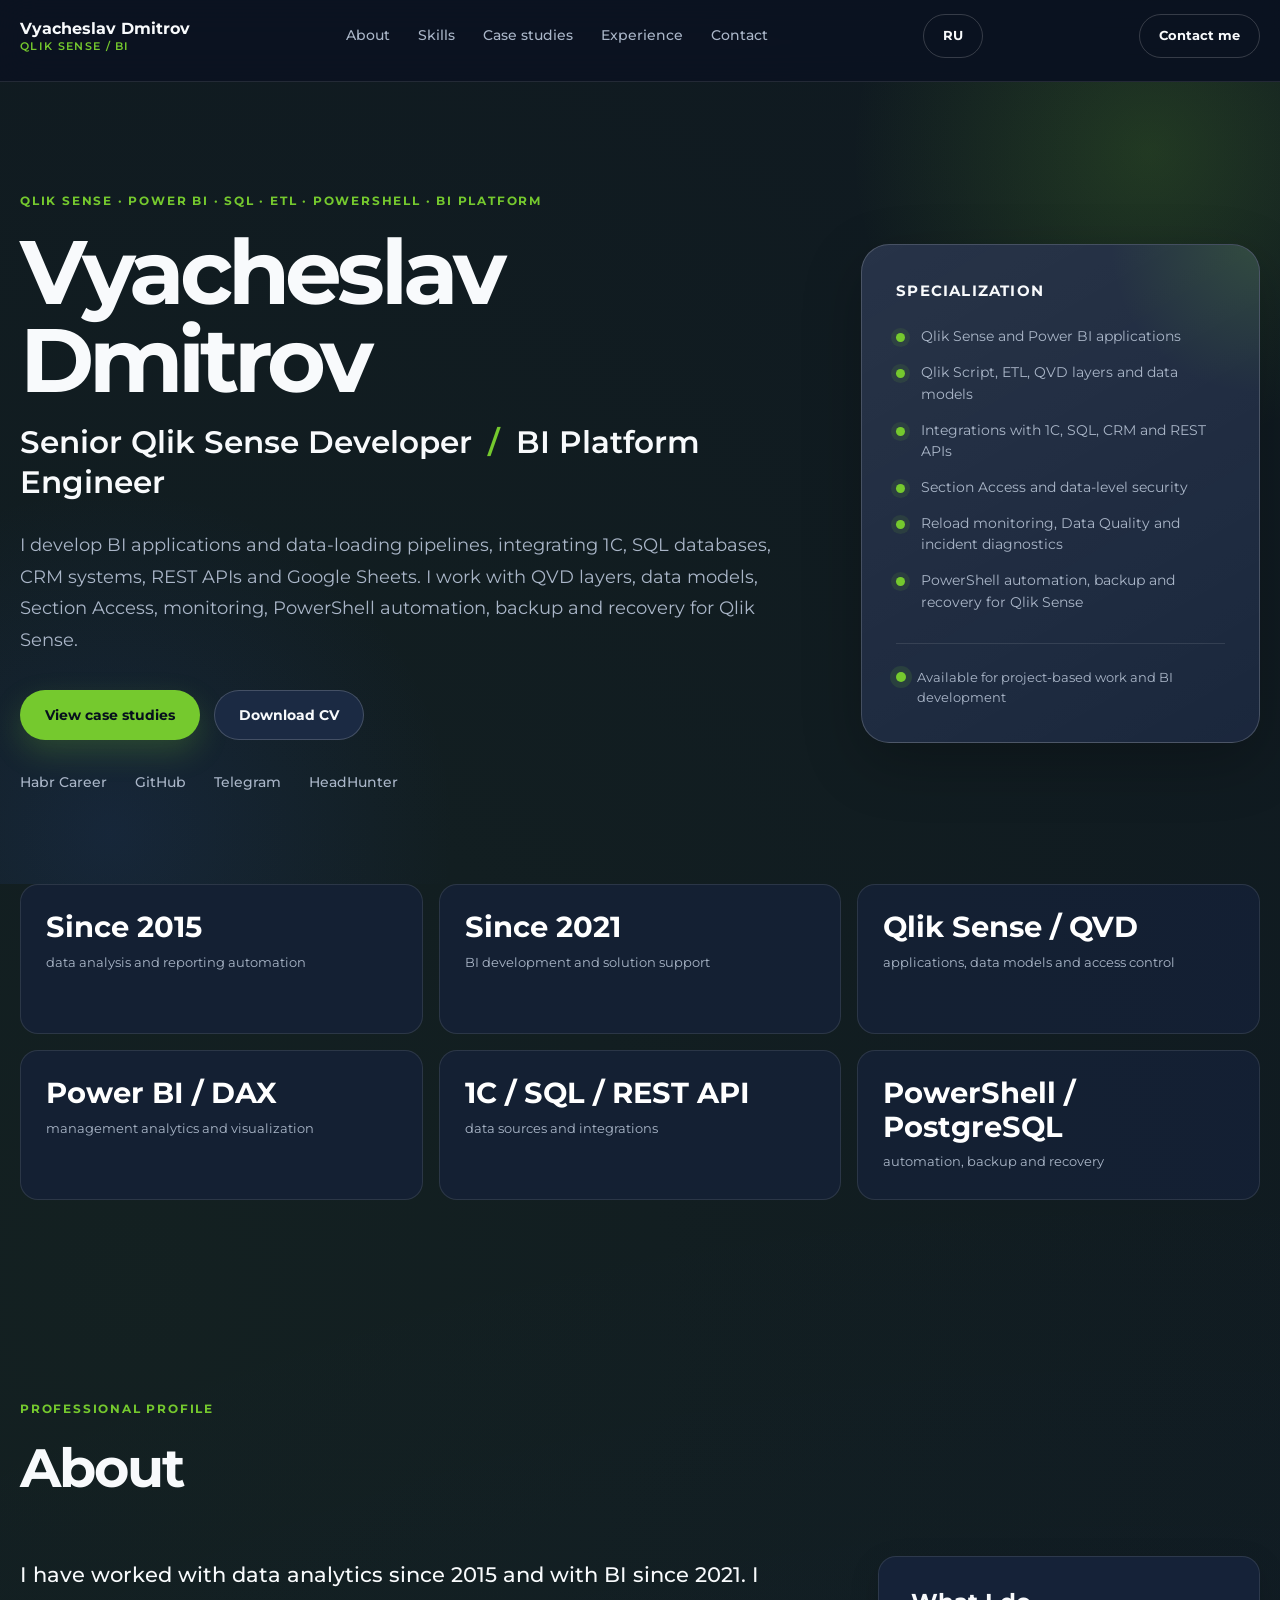
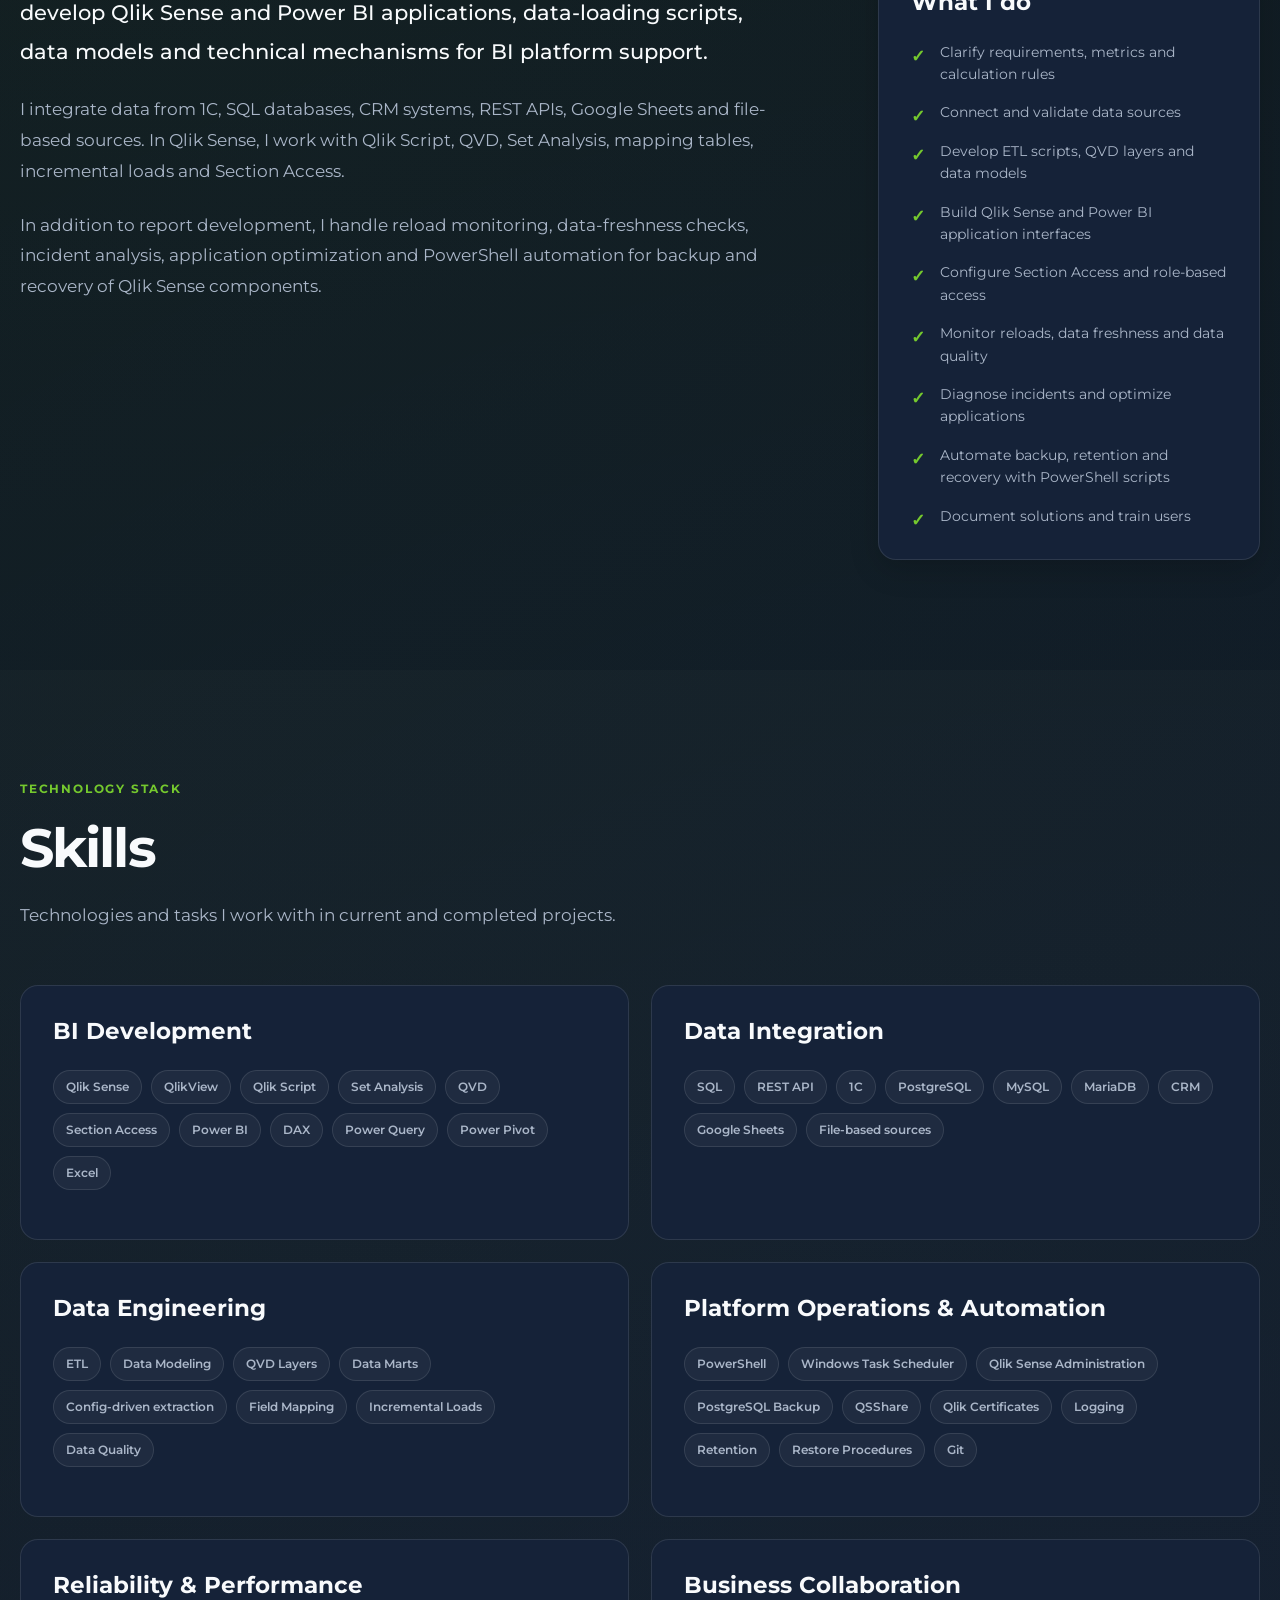
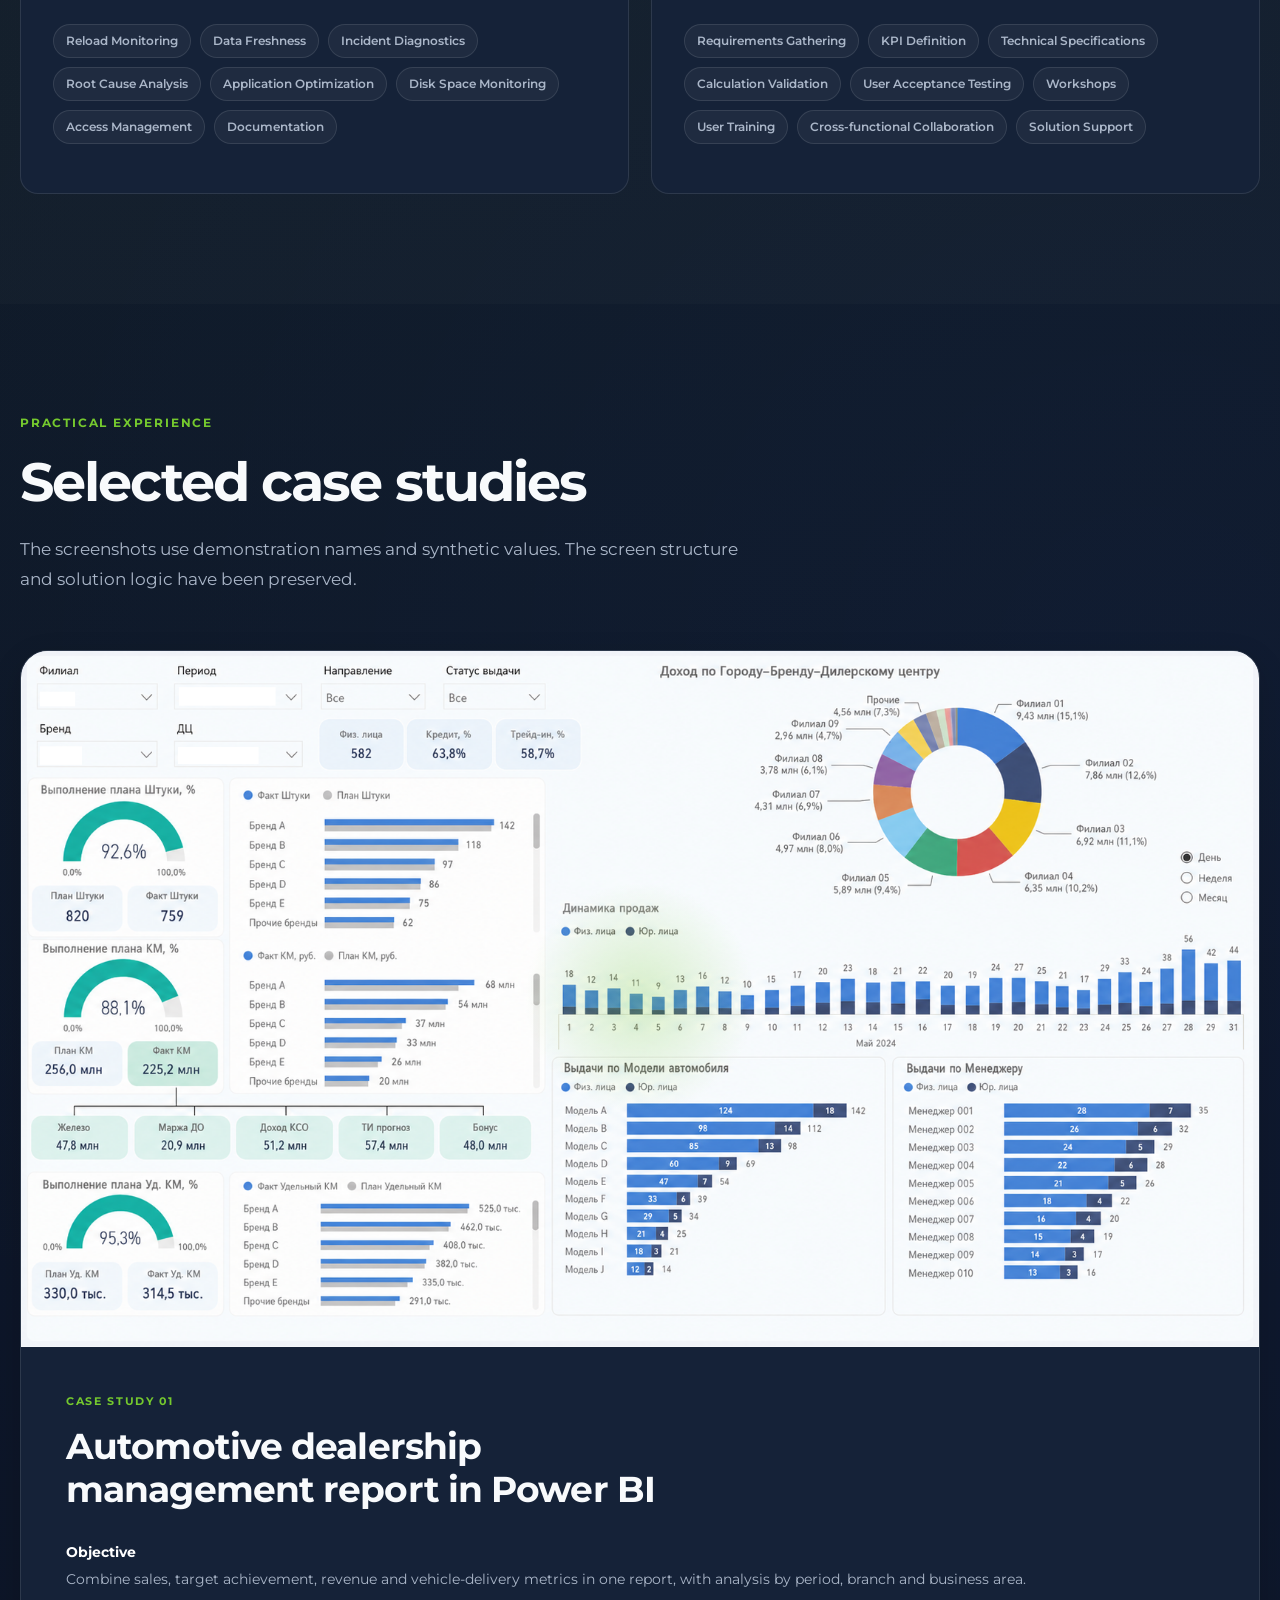
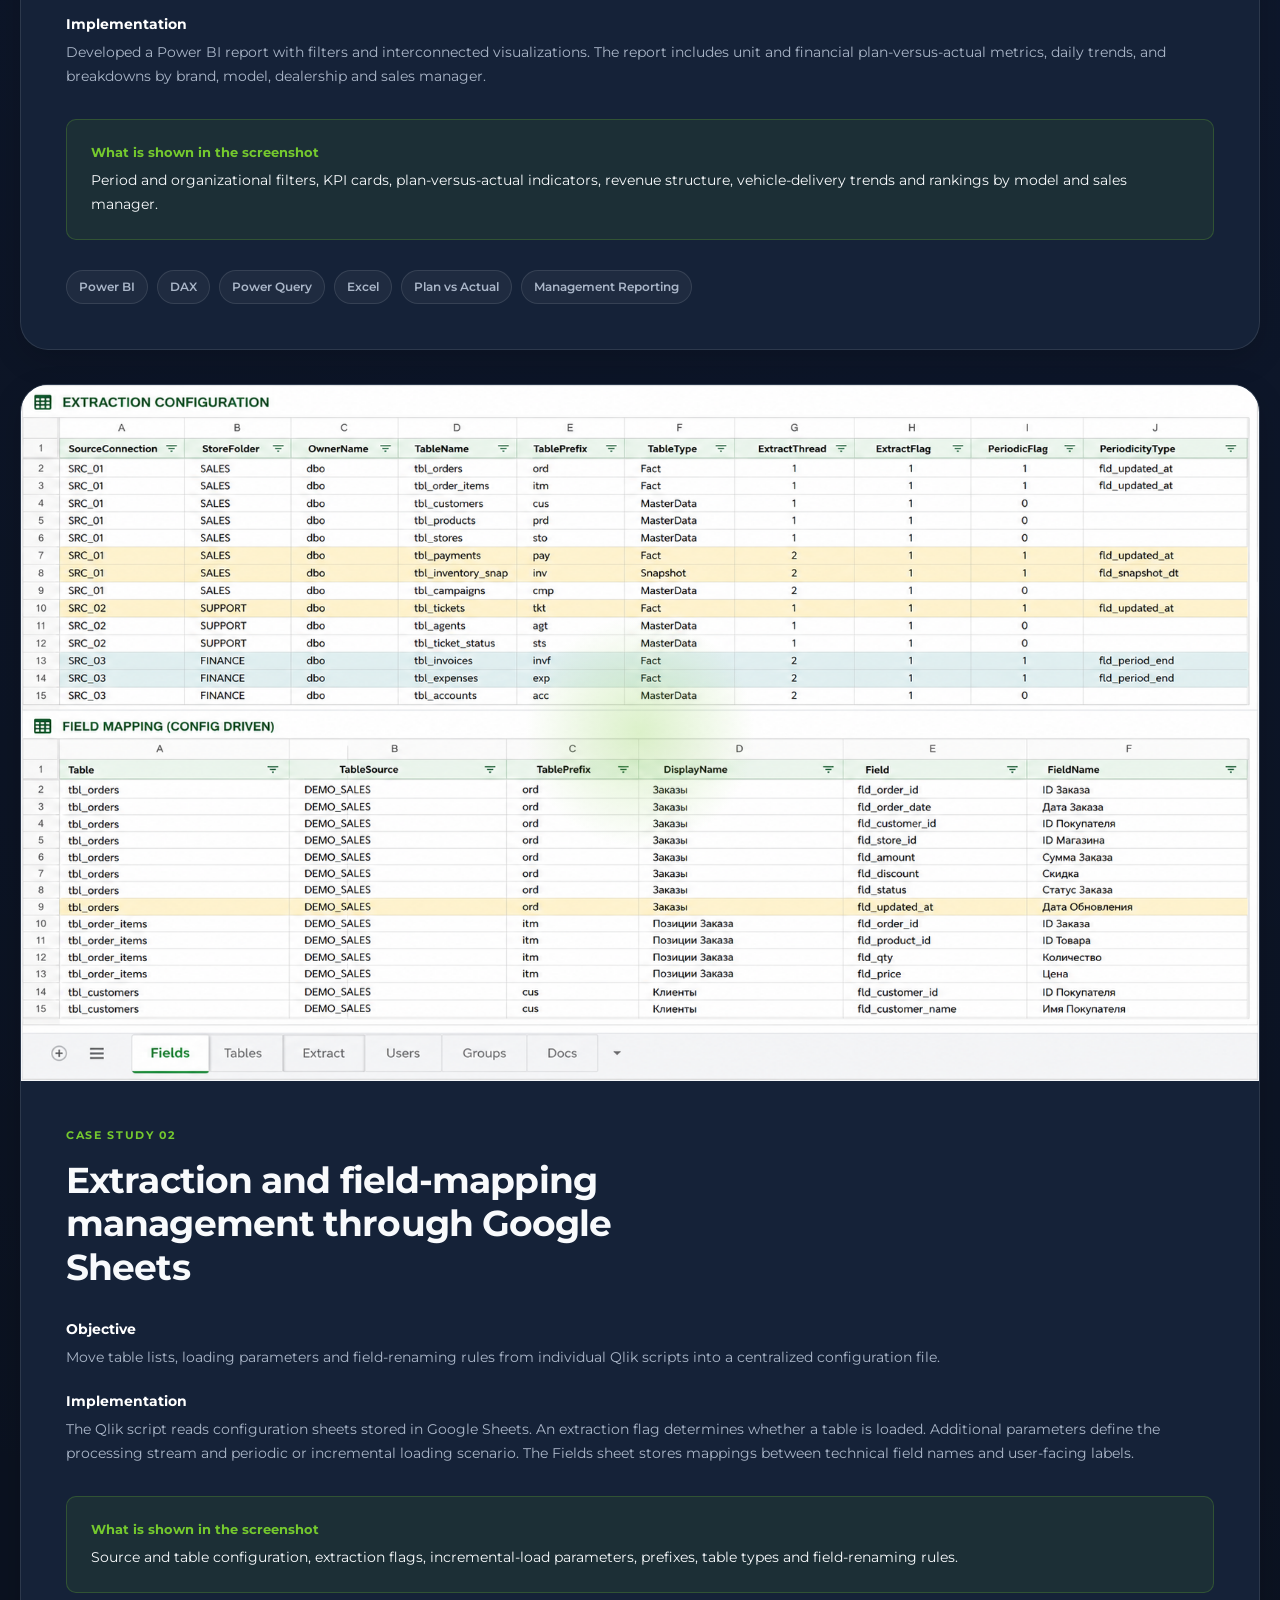
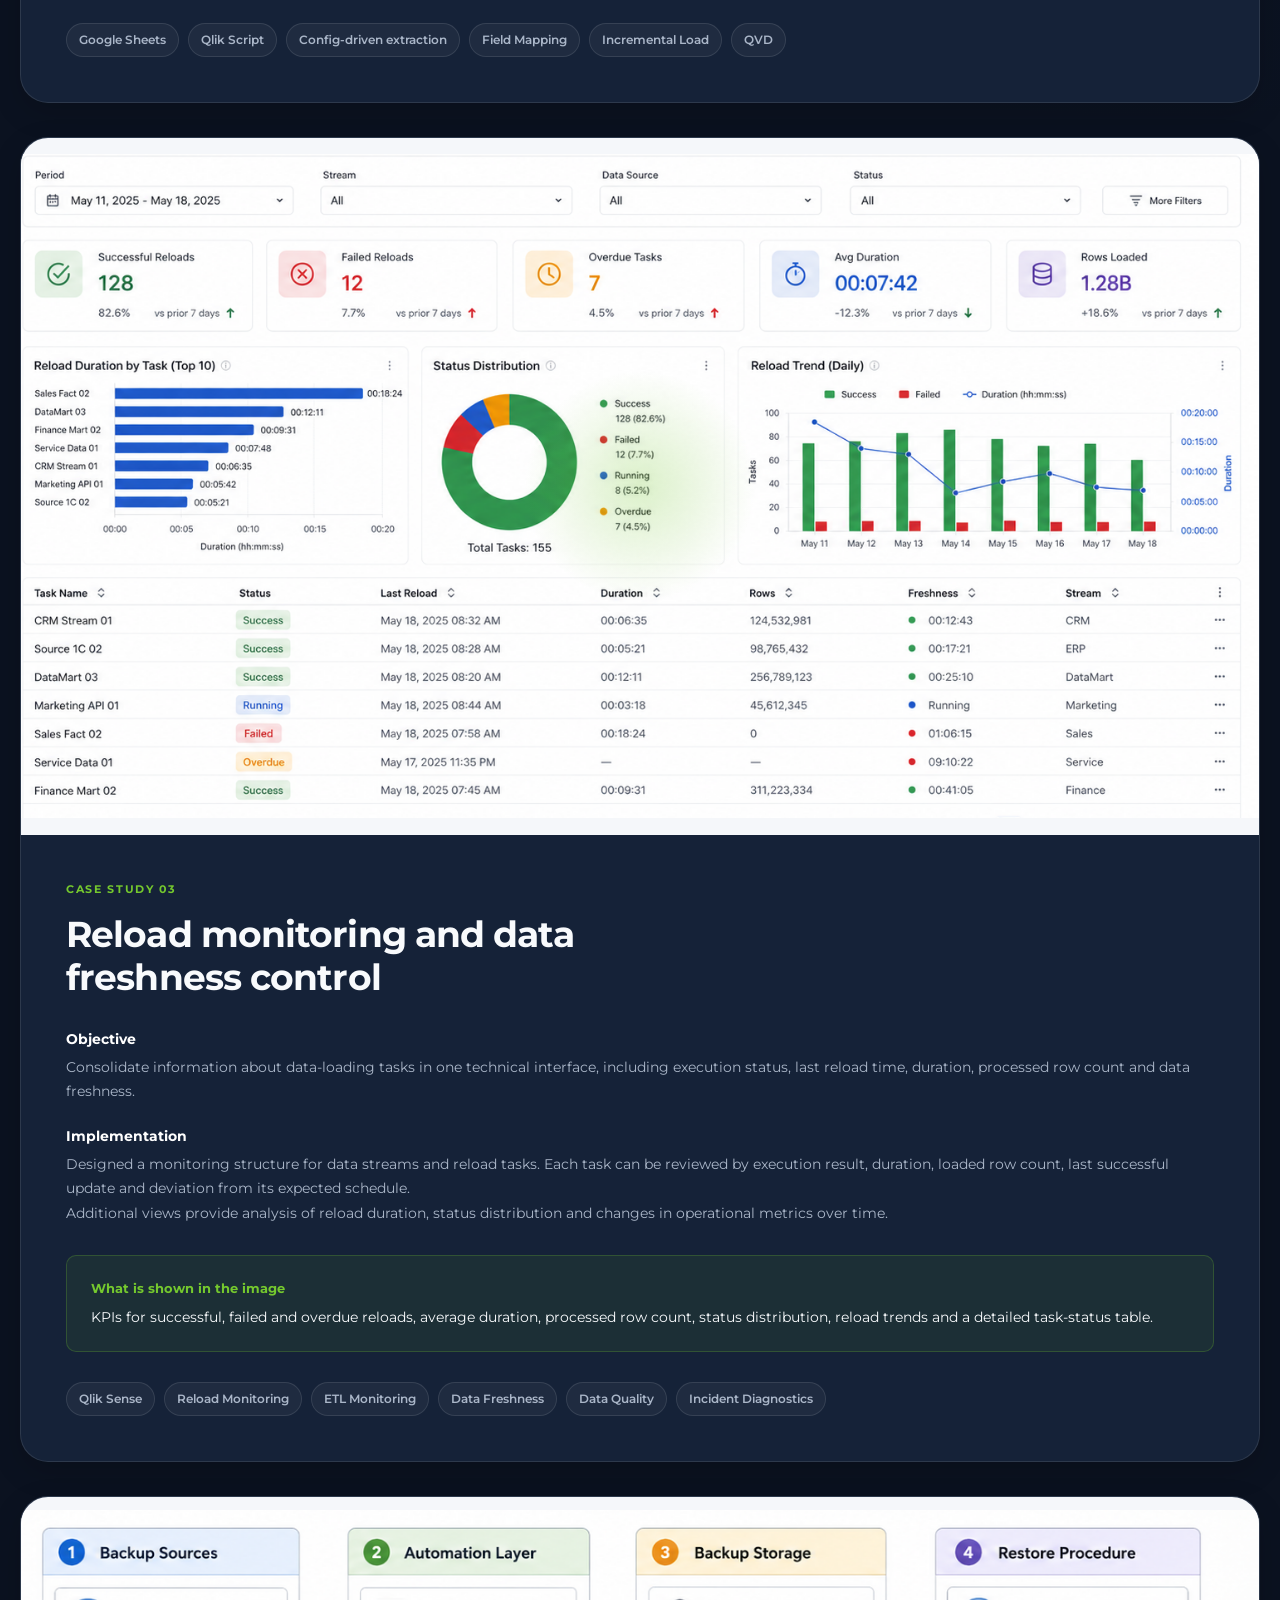
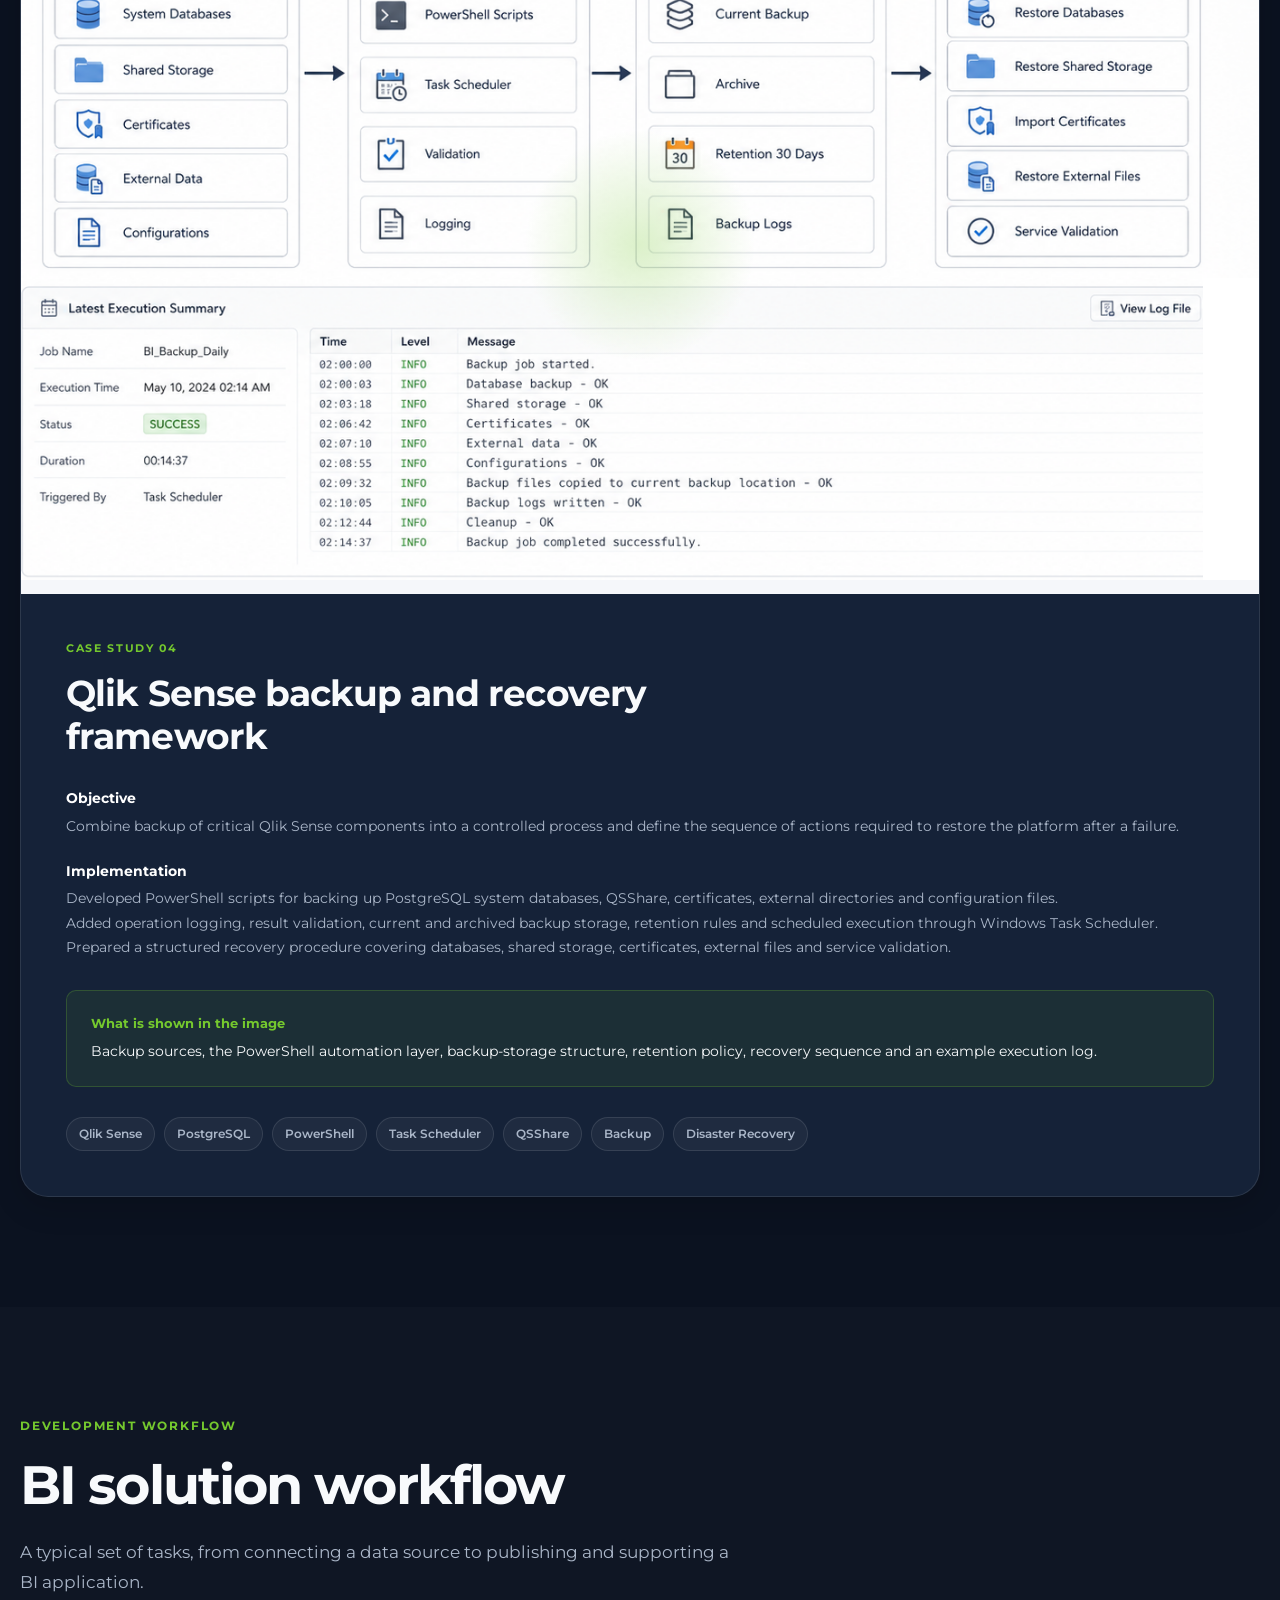
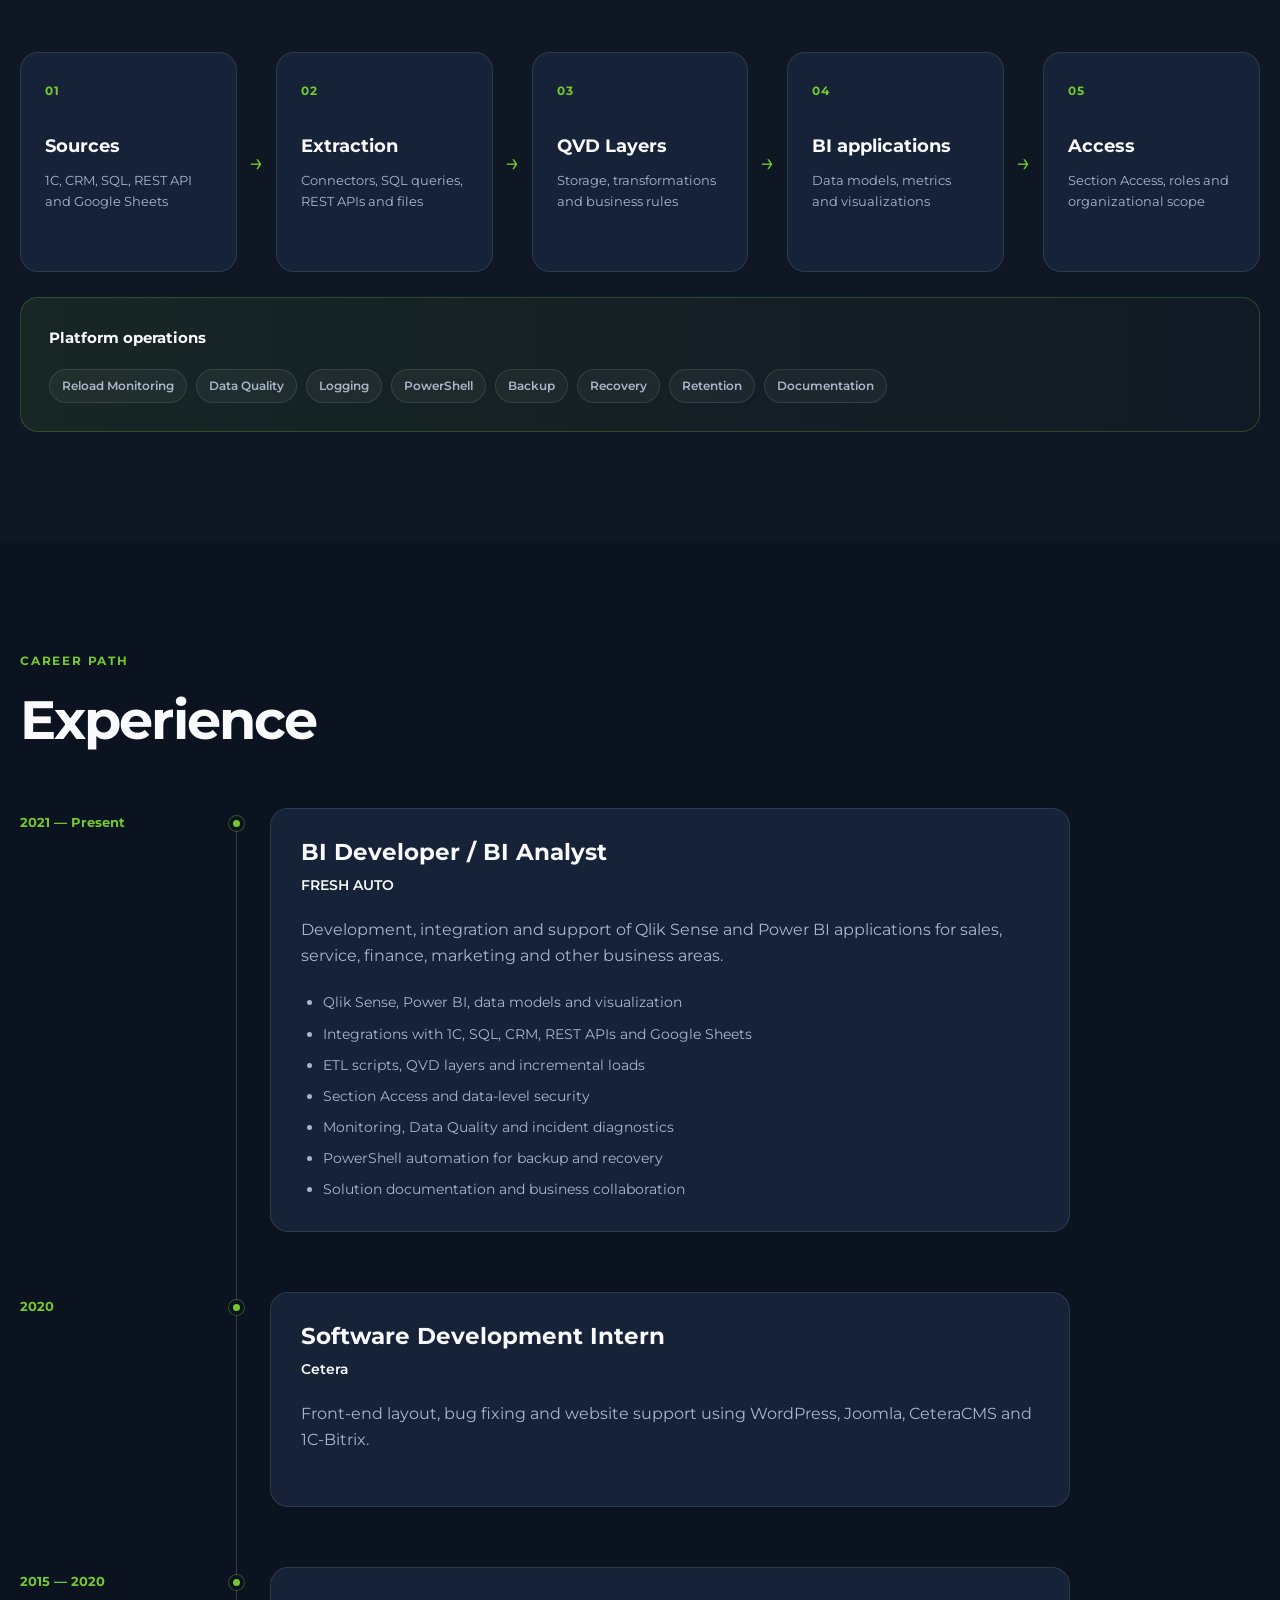
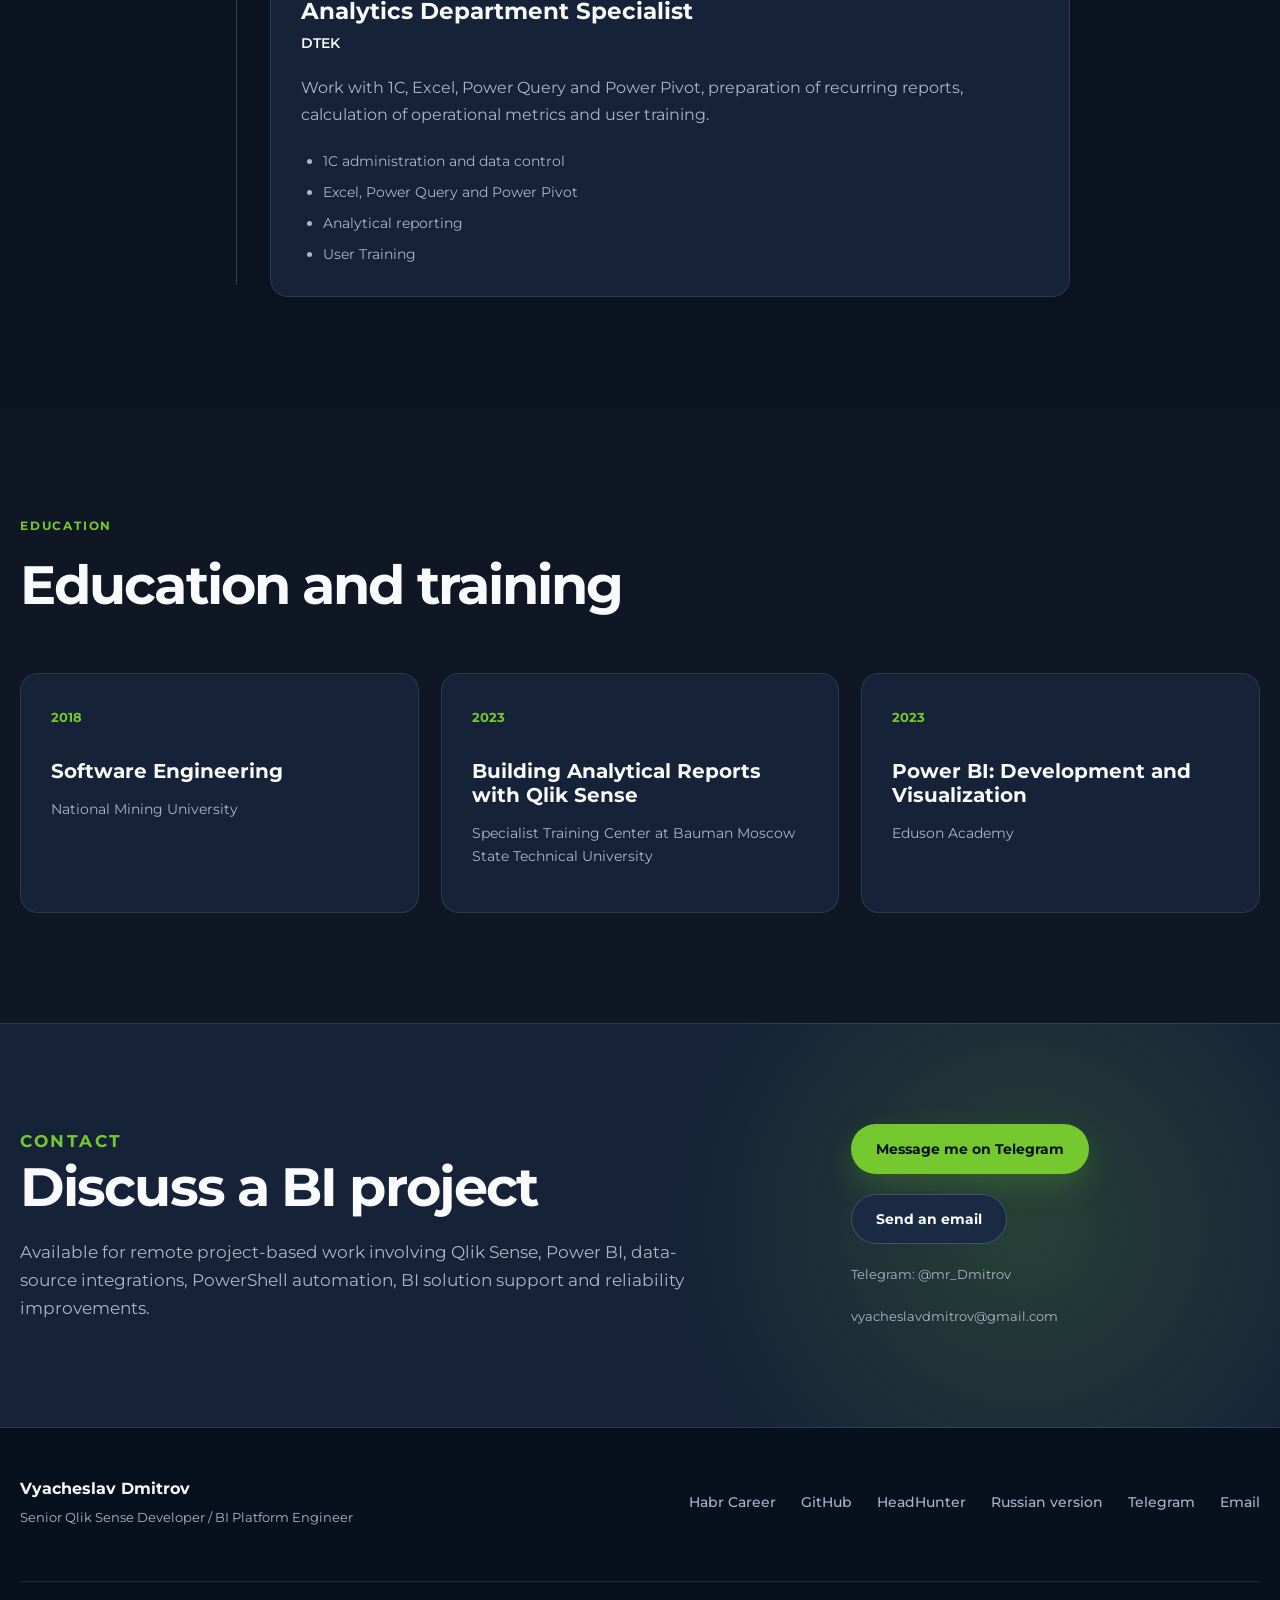
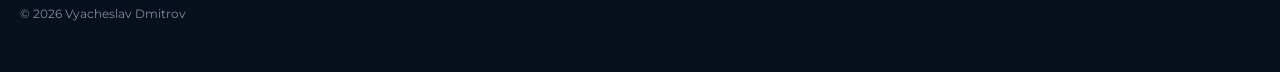
==== commit 616ad4c9: "Add Telegram contact to English portfolio" ====
--- a/eng/index.html
+++ b/eng/index.html
@@ -2,6 +2,21 @@
 <html lang="en">
  <head>
   <meta charset="utf-8">
+
+<!-- Yandex.Metrika counter -->
+<script type="text/javascript">
+    (function(m,e,t,r,i,k,a){
+        m[i]=m[i]||function(){(m[i].a=m[i].a||[]).push(arguments)};
+        m[i].l=1*new Date();
+        for (var j = 0; j < document.scripts.length; j++) {if (document.scripts[j].src === r) { return; }}
+        k=e.createElement(t),a=e.getElementsByTagName(t)[0],k.async=1,k.src=r,a.parentNode.insertBefore(k,a)
+    })(window, document,'script','https://mc.yandex.ru/metrika/tag.js?id=111153132', 'ym');
+
+    ym(111153132, 'init', {ssr:true, webvisor:true, clickmap:true, ecommerce:"dataLayer", referrer: document.referrer, url: location.href, accurateTrackBounce:true, trackLinks:true});
+</script>
+<noscript><div><img src="https://mc.yandex.ru/watch/111153132" style="position:absolute; left:-9999px;" alt="" /></div></noscript>
+<!-- /Yandex.Metrika counter -->
+  
   <meta content="width=device-width, initial-scale=1.0" name="viewport">
   <title>
    Vyacheslav Dmitrov &mdash; Senior Qlik Sense Developer / BI Platform Engineer
@@ -97,6 +112,9 @@
        <a href="https://github.com/vyacheslavdmitrov" rel="noopener noreferrer" target="_blank">
         GitHub
        </a>
+       <a href="https://t.me/mr_Dmitrov" rel="noopener noreferrer" target="_blank">
+        Telegram
+       </a>
        <a href="https://rostov.hh.ru/resume/9851c2deff0911af680039ed1f31436a314e34" rel="noopener noreferrer" target="_blank">
         HeadHunter
        </a>
@@ -1001,8 +1019,14 @@
       </p>
      </div>
      <div class="contact-actions">
-      <a class="button button-primary" href="mailto:vyacheslavdmitrov@gmail.com">
+      <a class="button button-primary" href="https://t.me/mr_Dmitrov" rel="noopener noreferrer" target="_blank">
+       Message me on Telegram
+      </a>
+      <a class="button button-secondary" href="mailto:vyacheslavdmitrov@gmail.com">
        Send an email
+      </a>
+      <a class="contact-email" href="https://t.me/mr_Dmitrov" rel="noopener noreferrer" target="_blank">
+       Telegram: @mr_Dmitrov
       </a>
       <a class="contact-email" href="mailto:vyacheslavdmitrov@gmail.com">
        vyacheslavdmitrov@gmail.com
@@ -1034,6 +1058,9 @@
      <a href="../" hreflang="ru" lang="ru">
       Russian version
      </a>
+     <a href="https://t.me/mr_Dmitrov" rel="noopener noreferrer" target="_blank">
+      Telegram
+     </a>
      <a href="mailto:vyacheslavdmitrov@gmail.com">
       Email
      </a>
